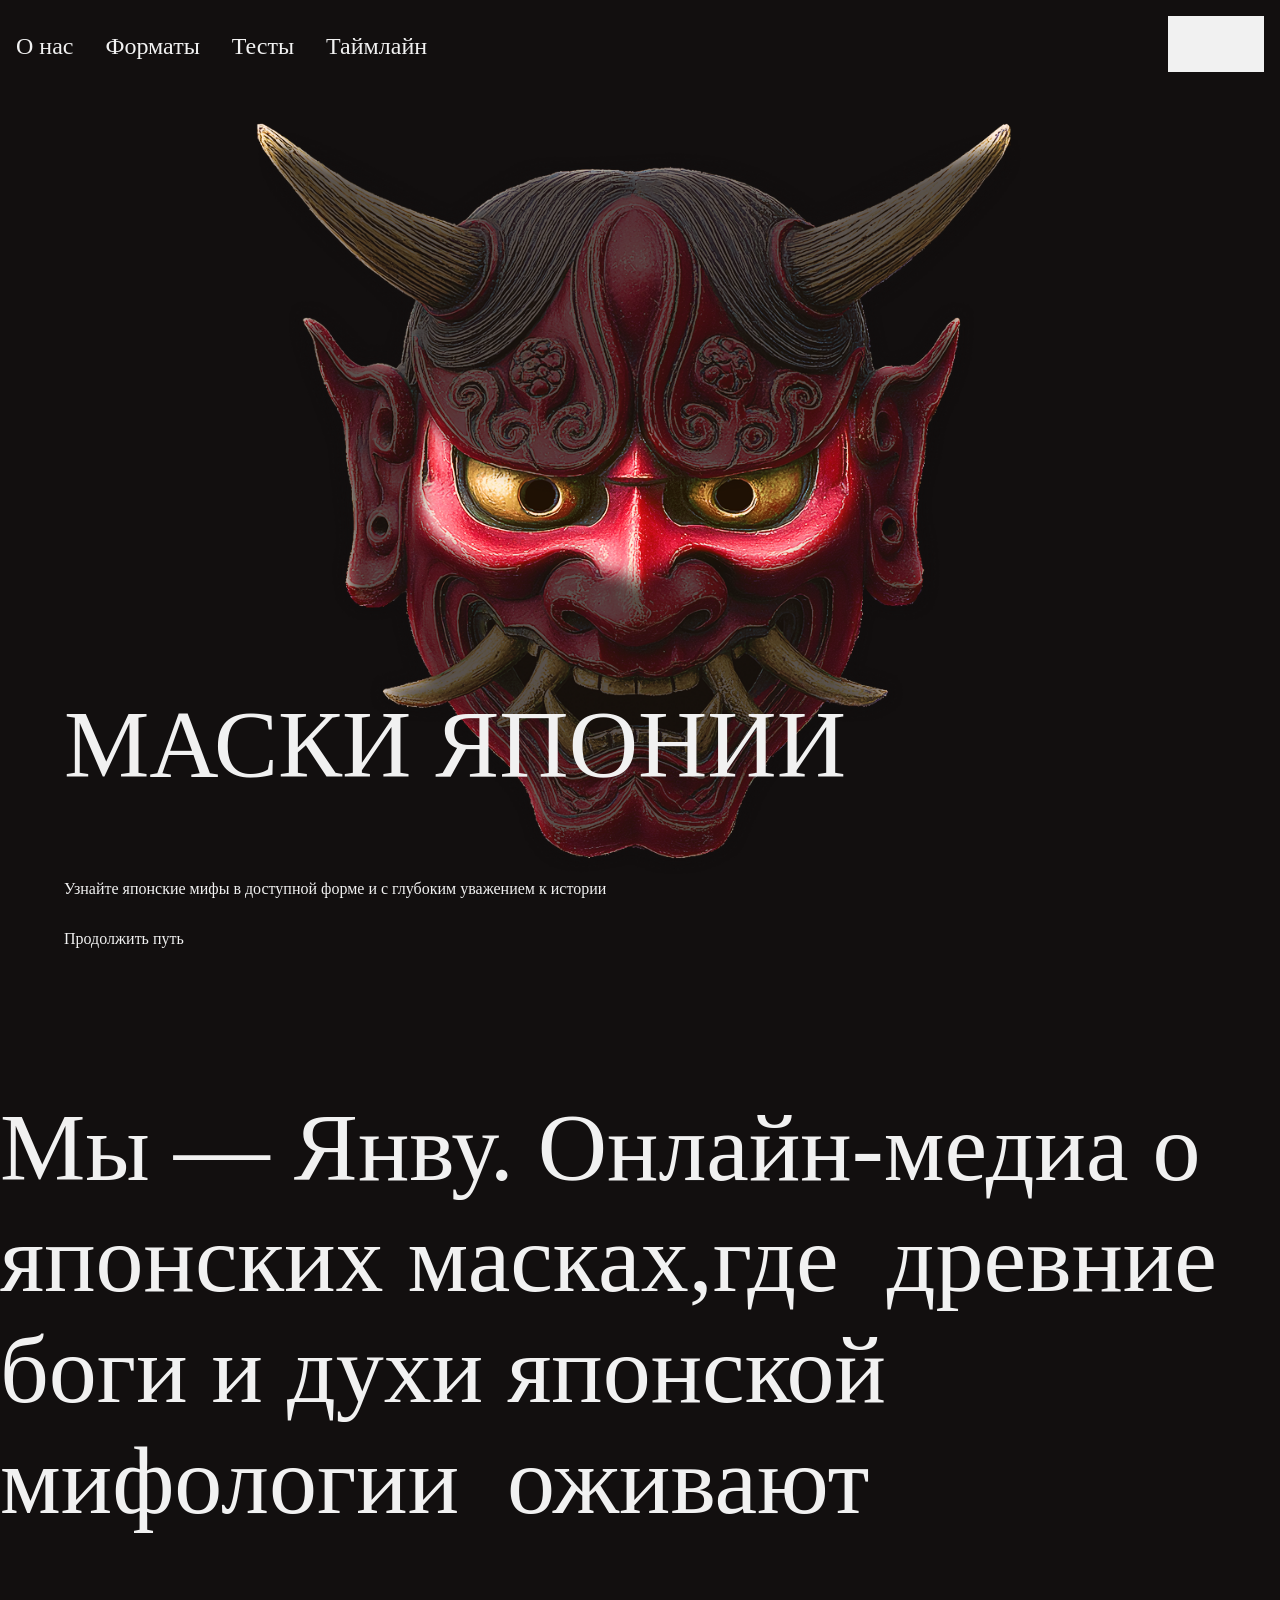
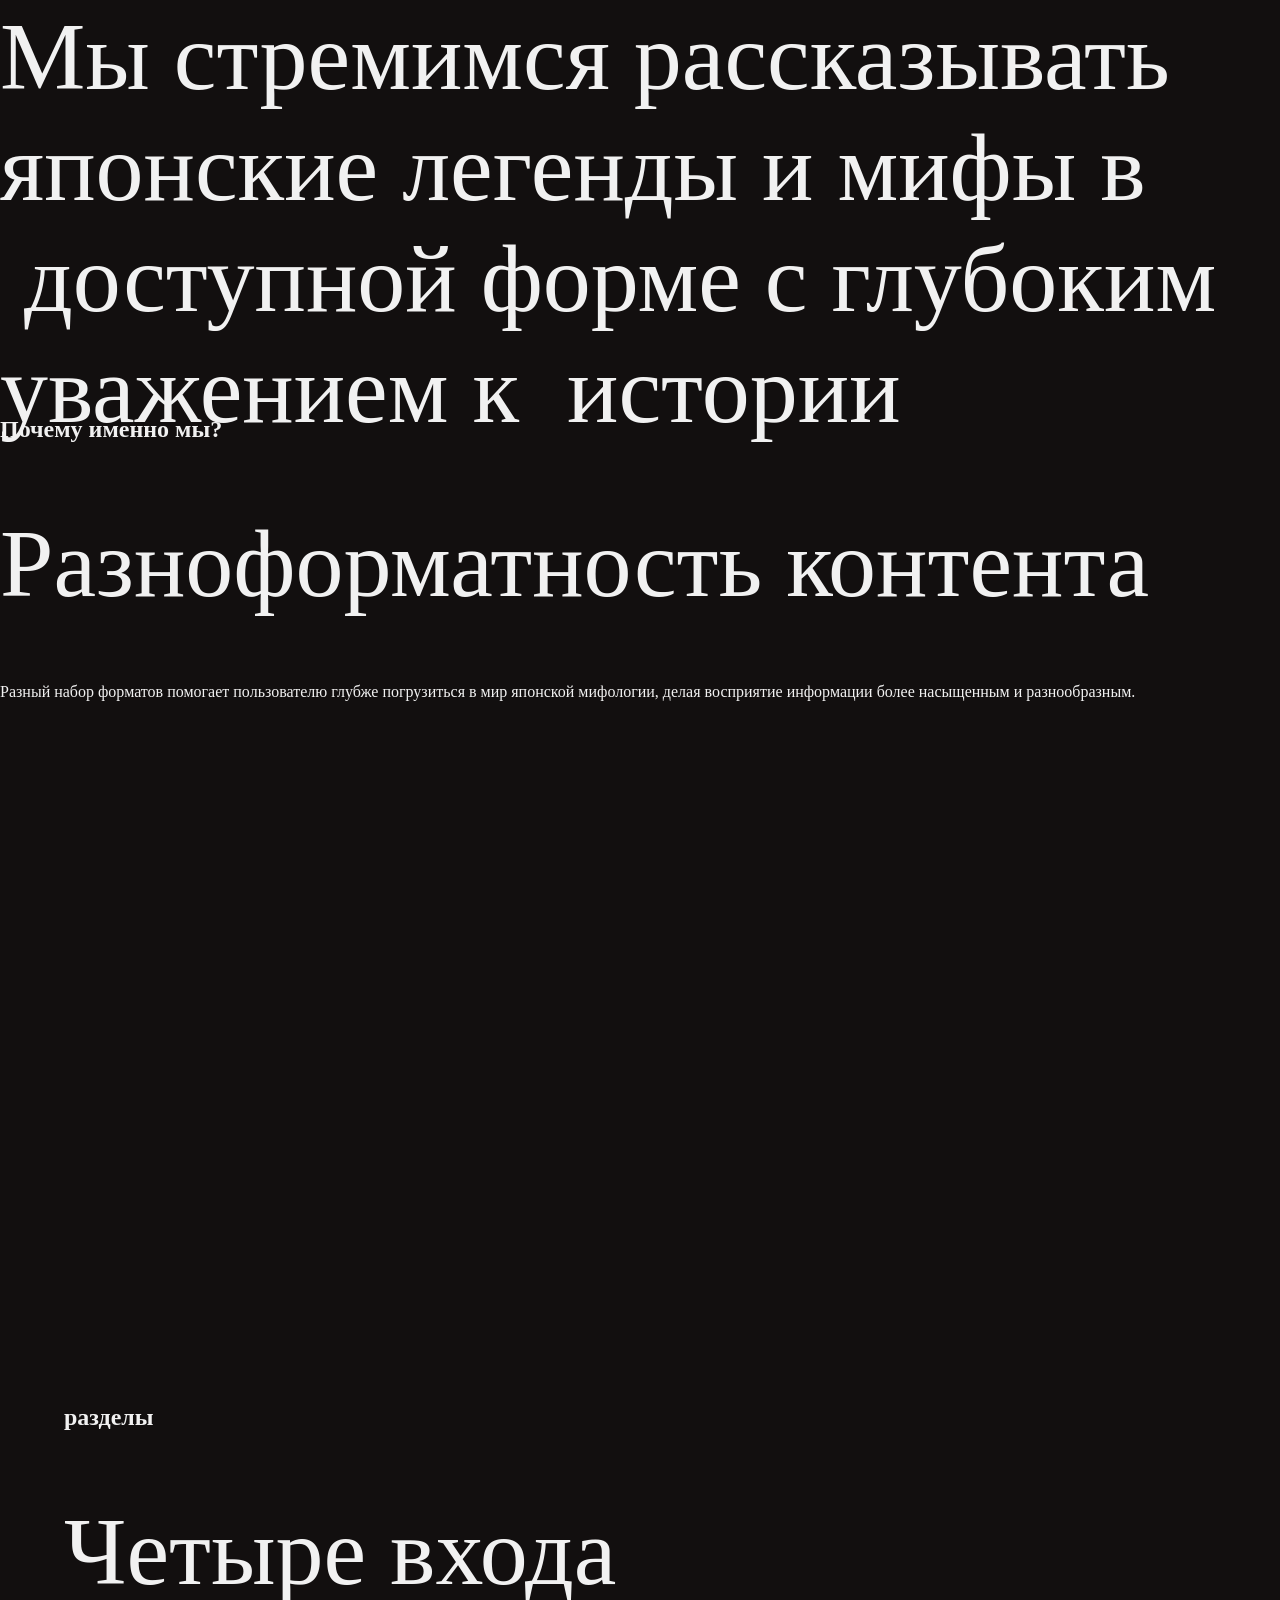
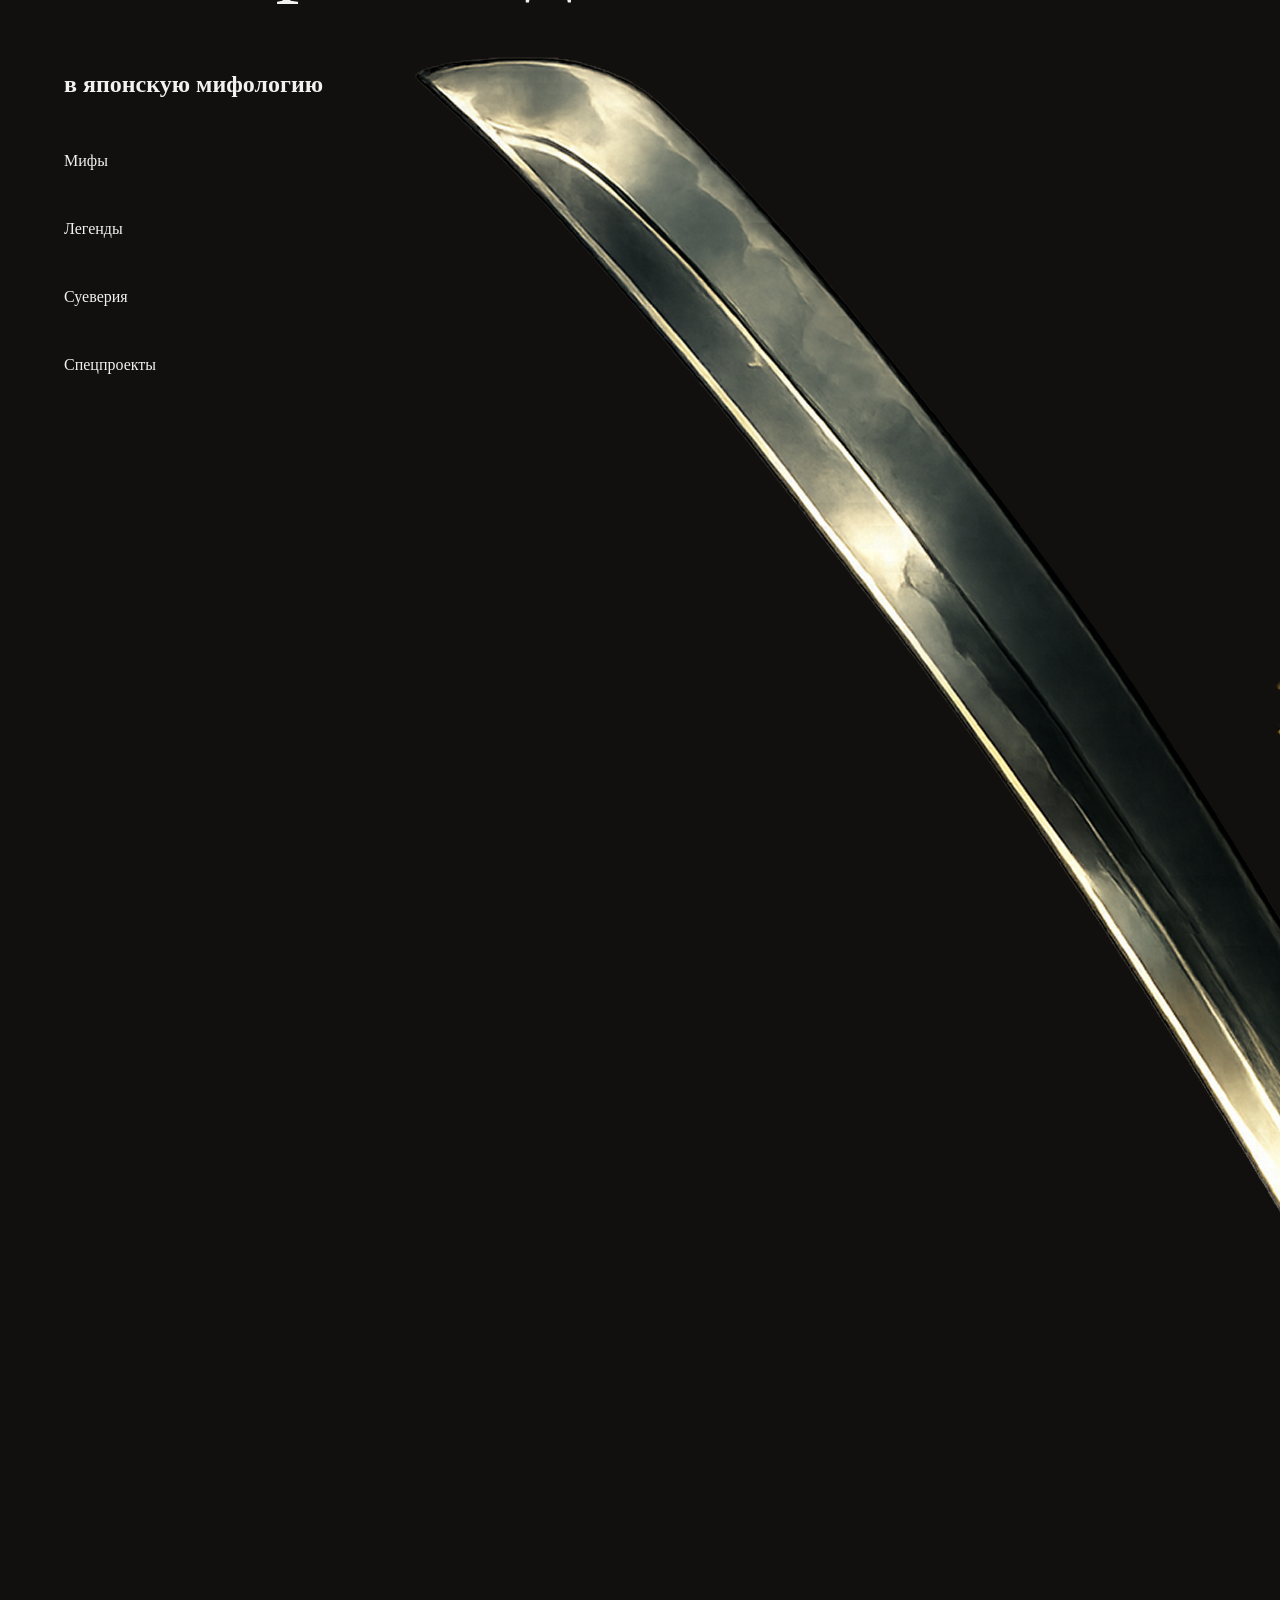
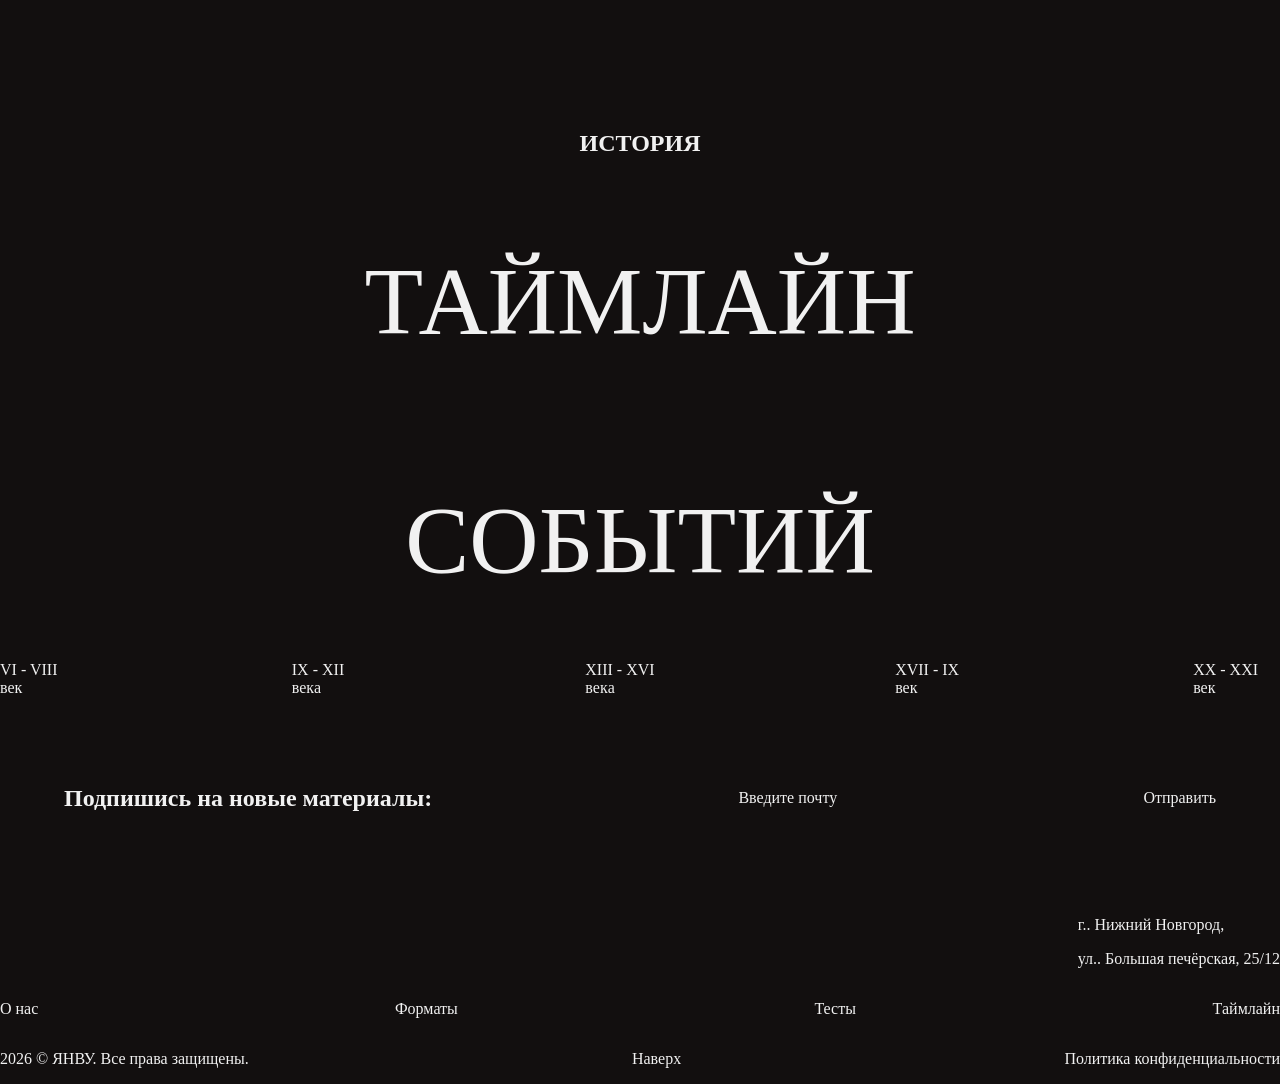
==== index.html @ 72315e59 "first commit" ====
<!DOCTYPE html>
<html lang="en">
<head>
    <meta charset="UTF-8">
    <meta name="viewport" content="width=device-width, initial-scale=1.0">
    <title>YANWU</title>
    <link rel="stylesheet" href="style.css">
</head>
<body>

    <header class="header">
        <div class="header_inner">
            <nav class="menu">
                <a href="#">О нас</a>
                <a href="#">Форматы</a>
                <a href="#">Тесты</a>
                <a href="#">Таймлайн</a>
            </nav>
            <a href="#"><img src="images/Logo.png"></a>
        </div>
    </header>

    <div class="hero">
        <div class="hero_content">
            <h1 class="hero_title">МАСКИ ЯПОНИИ</h1>
            <p class="hero_text">Узнайте японские мифы в доступной форме и с глубоким уважением к истории</p>
            <div class="hero_button">
                <a href="#"><p>Продолжить путь</p></a>
            </div>
        </div>
    </div>

    <div class="about">
        <h1>Мы — Янву.
        Онлайн-медиа о      японских масках,где      древние боги и духи японской мифологии     оживают</h1>
        <h1>Мы стремимся рассказывать японские легенды и мифы в     доступной форме с глубоким уважением к     истории</h1>

    </div>

    <div class="features">
        <div class="features_content">
                <h3 class="features_title">Почему именно мы?</h3>
                <h1 class="features_title">Разноформатность контента</h1>
                <p class="features_text">Разный набор форматов помогает пользователю глубже погрузиться в мир японской мифологии, делая восприятие информации более насыщенным и разнообразным.
                </p>
        </div>
    </div>

    <div class="sections">
        <div class="sections_content">
            <div class="sections_titles">
                <h3 class="sections_title">разделы</h3>
                <h1 class="sections_title">Четыре входа</h1>
                <h2 class="sections_title">в японскую мифологию</h2>
            </div>
            <div class="sections_cards">
                <div class="card_1">
                    <img>
                    <p>Мифы</p>
                </div>
                <div class="card_2">
                    <img>
                    <p>Легенды</p>
                </div>
                <div class="card_3">
                    <img>
                    <p>Суеверия</p>
                </div>
                <div class="card_4">
                    <img>
                    <p>Спецпроекты</p>
                </div>
                
            </div>

        </div>
    </div>

    <div class="tests">
    </div>

    <div class="timeline">
        <div class="timeline_content">
            <div class="timeline_titles">
                <h3>ИСТОРИЯ</h3>
                <h1>ТАЙМЛАЙН</h1>
                <h1>СОБЫТИЙ</h1>
            </div>
            <div class="timeline_scroll">
                <a href="#">VI  - VIII век</a>
                <a href="#">IX - XII века</a>
                <a href="#">XIII - XVI векa</a>
                <a href="#">XVII - IX век</a>
                <a href="#">XX - XXI век</a>
            </div>
            <div class="timeline_cards">

            </div>
        </div>
    </div>

    <div class="form">
        <div class="form_content">
            <h3>Подпишись на новые материалы:</h3>
            <p>Введите почту</p>
            <a href="#">Отправить</a>
        </div>
    </div>

    <footer class="footer">
        <div class="footer_content">
            <div class="footer_info">
                <a href="#"><img></a>
                <a href="#"><img></a>
                <a href="#"><img></a>
                <a href="#"><img></a>
                <div class="footer_container">
                    <p>г.. Нижний Новгород,</p>
                    <p>ул.. Большая печёрская, 25/12</p>
                </div>
            </div>
            <div class="footer_menu">
                <a href="#"><p>О нас</p></a>
                <a href="#"><p>Форматы</p></a>
                <a href="#"><p>Тесты</p></a>
                <a href="#"><p>Таймлайн</p></a>
            </div>
            <div class="footer_disclaimer">
                <p>2026 © ЯНВУ. Все права защищены.</p>
                <a href="#"><p>Наверх</p></a>
                <a href="#"><p>Политика конфиденциальности</p></a>
            </div>
        </div>
    </footer>

    

    
</body>
</html>
---- style.css ----
@font-face {
    font-family: 'Viaoda Libre';
    src: url("C:\Users\Хехх\Desktop\YANWU_site\fonts\ViaodaLibre-Regular.ttf") format('ttf');
    font-weight: normal;
    font-style: normal;
}

@font-face {
    font-family: 'Suisselntl';
    src: url("C:\Users\Хехх\Desktop\YANWU_site\fonts\SuisseIntl-Regular.ttf") format('ttf');
    font-weight: normal;
    font-style: normal;
}


:root {
    --BG:#120F0F;
    --yanwu-white: #F1F1F1;
    --yanwu-black: #120F0F;
    --yanwu-red: #DA3C3F;
}

body {
    margin: 0 auto;
    padding: 0;
    background: var(--BG);
    color: var(--yanwu-white);
}

h1 {
    font-family: 'Viaoda Libre';
    font-size: 96px;
    font-weight: 100;
}

h3{
    font-size: 24px;
}
a {
    text-decoration: none;
    color: var(--yanwu-white);
}

.header {
    position: fixed;
    max-width: 1320px;
    width: 100%;
    padding: 16px;
    left: 50%;
    transform: translateX(-50%);
    z-index: 100;
    box-sizing: border-box;
}

.header_inner{
    display: flex;
    justify-content: space-between;
    align-items: center;
}

.menu{
    display: flex;
    gap: 32px;
    font-size: 24px;
}

footer{
    display: flex;
    justify-content: center;
}
.footer_content{
    display: flex;
    flex-direction: column;
    width: 1312px;
}

.footer_info{
    display: flex;
    flex-direction: row;
    justify-content: space-between;
}

.footer_disclaimer{
    display: flex;
    flex-direction: row;
    justify-content: space-between;
}

.footer_menu{
    display: flex;
    flex-direction: row;
    justify-content: space-between;
}

.hero{
    height: 900px;
    display: flex;
    flex-wrap: wrap;
    align-items: flex-end;
    padding: 64px;
    background-image: url("images/hero_1.png");
    background-size: 60%;
    background-position: center;
    background-repeat: no-repeat;
    
}


.hero_content{
    display: flex;
    flex-direction: column;
}

.about{
    height: 900px;
}

.features{
    height: 900px;
}

.sections{
    width: 100%;
    height: 1990px;
    background-image: url(images/sword.png);
    background-repeat: no-repeat;
    background-size: 70%;
    background-position:right;
}

.sections_content{
    padding: 64px;
}
.timeline{
    display: flex;
    justify-content: center;
}

.timeline_content{
    display: flex;
    flex-direction: column;
    justify-content: center;
}

.timeline_titles{
    display: flex;
    flex-direction: column;
    align-items: center;
}
.timeline_scroll{
    display: flex;
    flex-direction: row;
    gap: 212px;
}

.timeline_scroll a{
    
}

.form{
    padding: 64px;
}

.form_content{
    display: flex;
    flex-direction: row;
    align-items: center;
    justify-content: space-between;
}
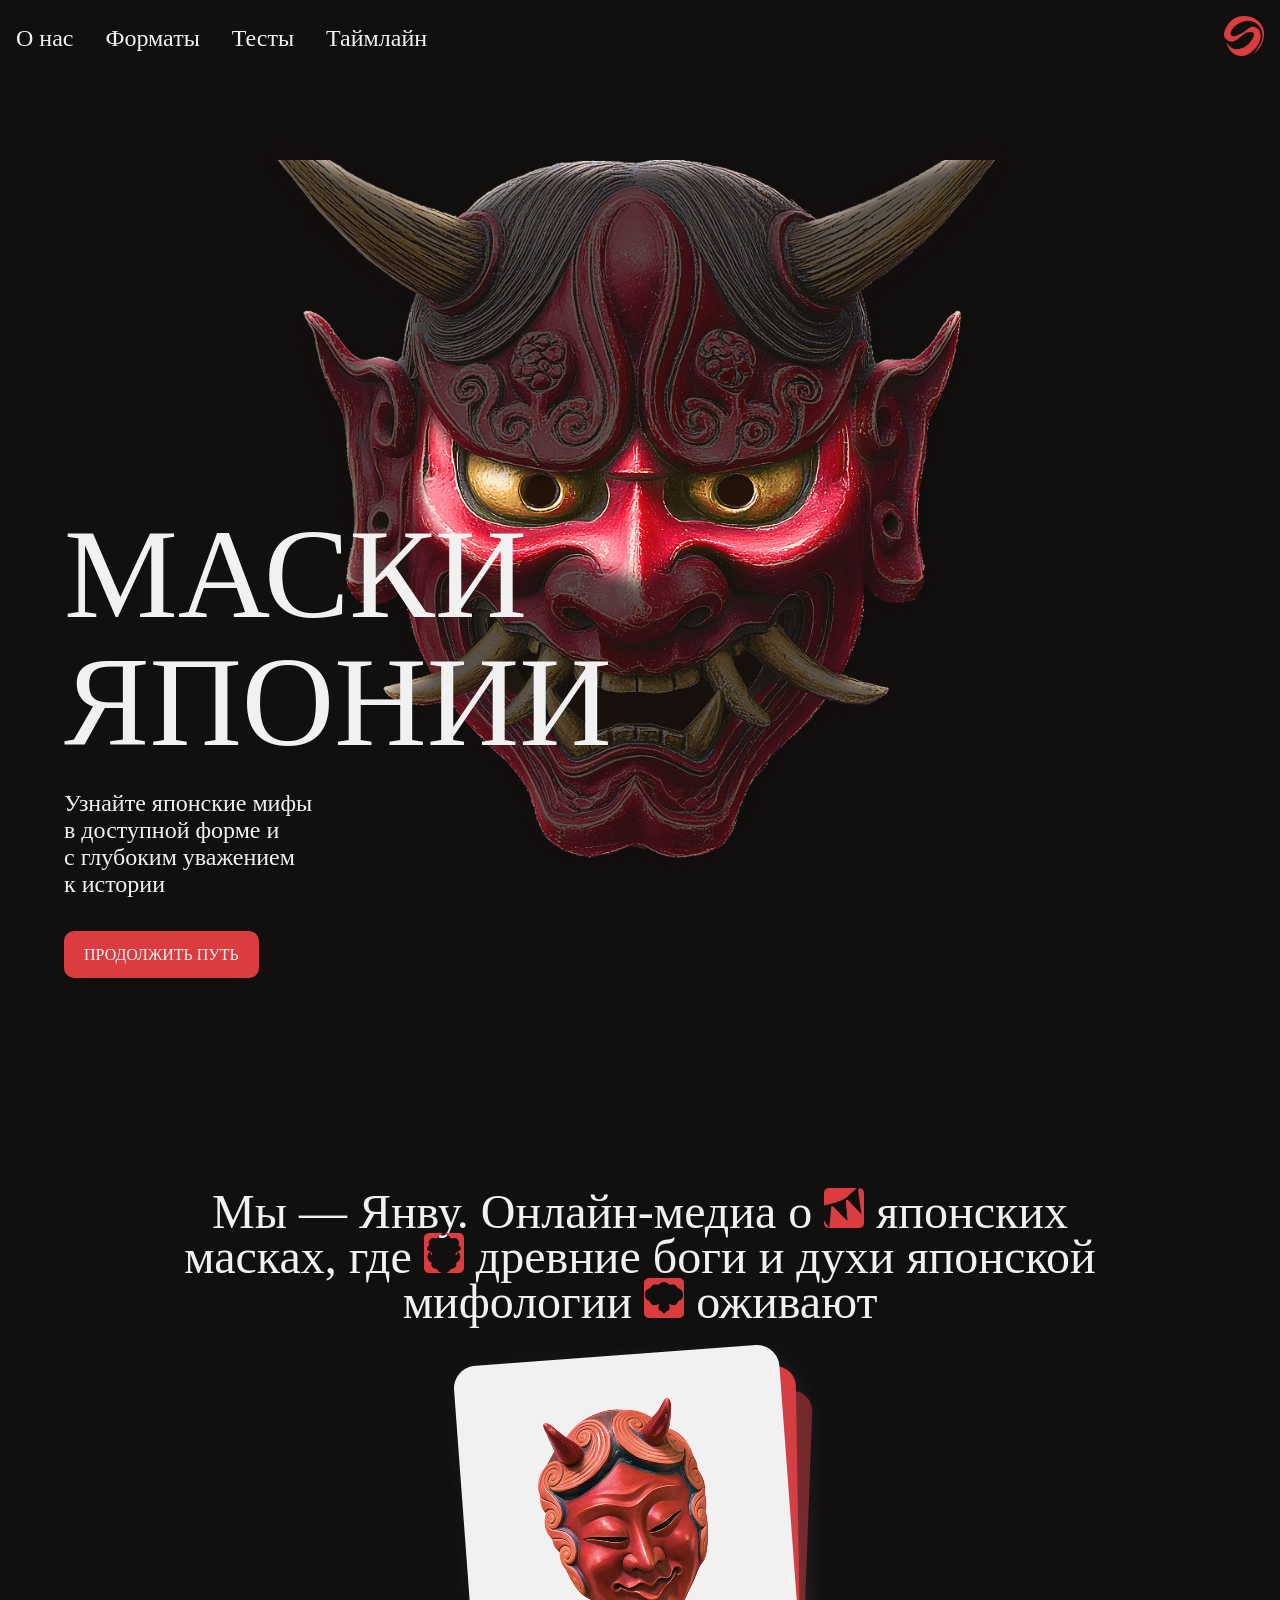
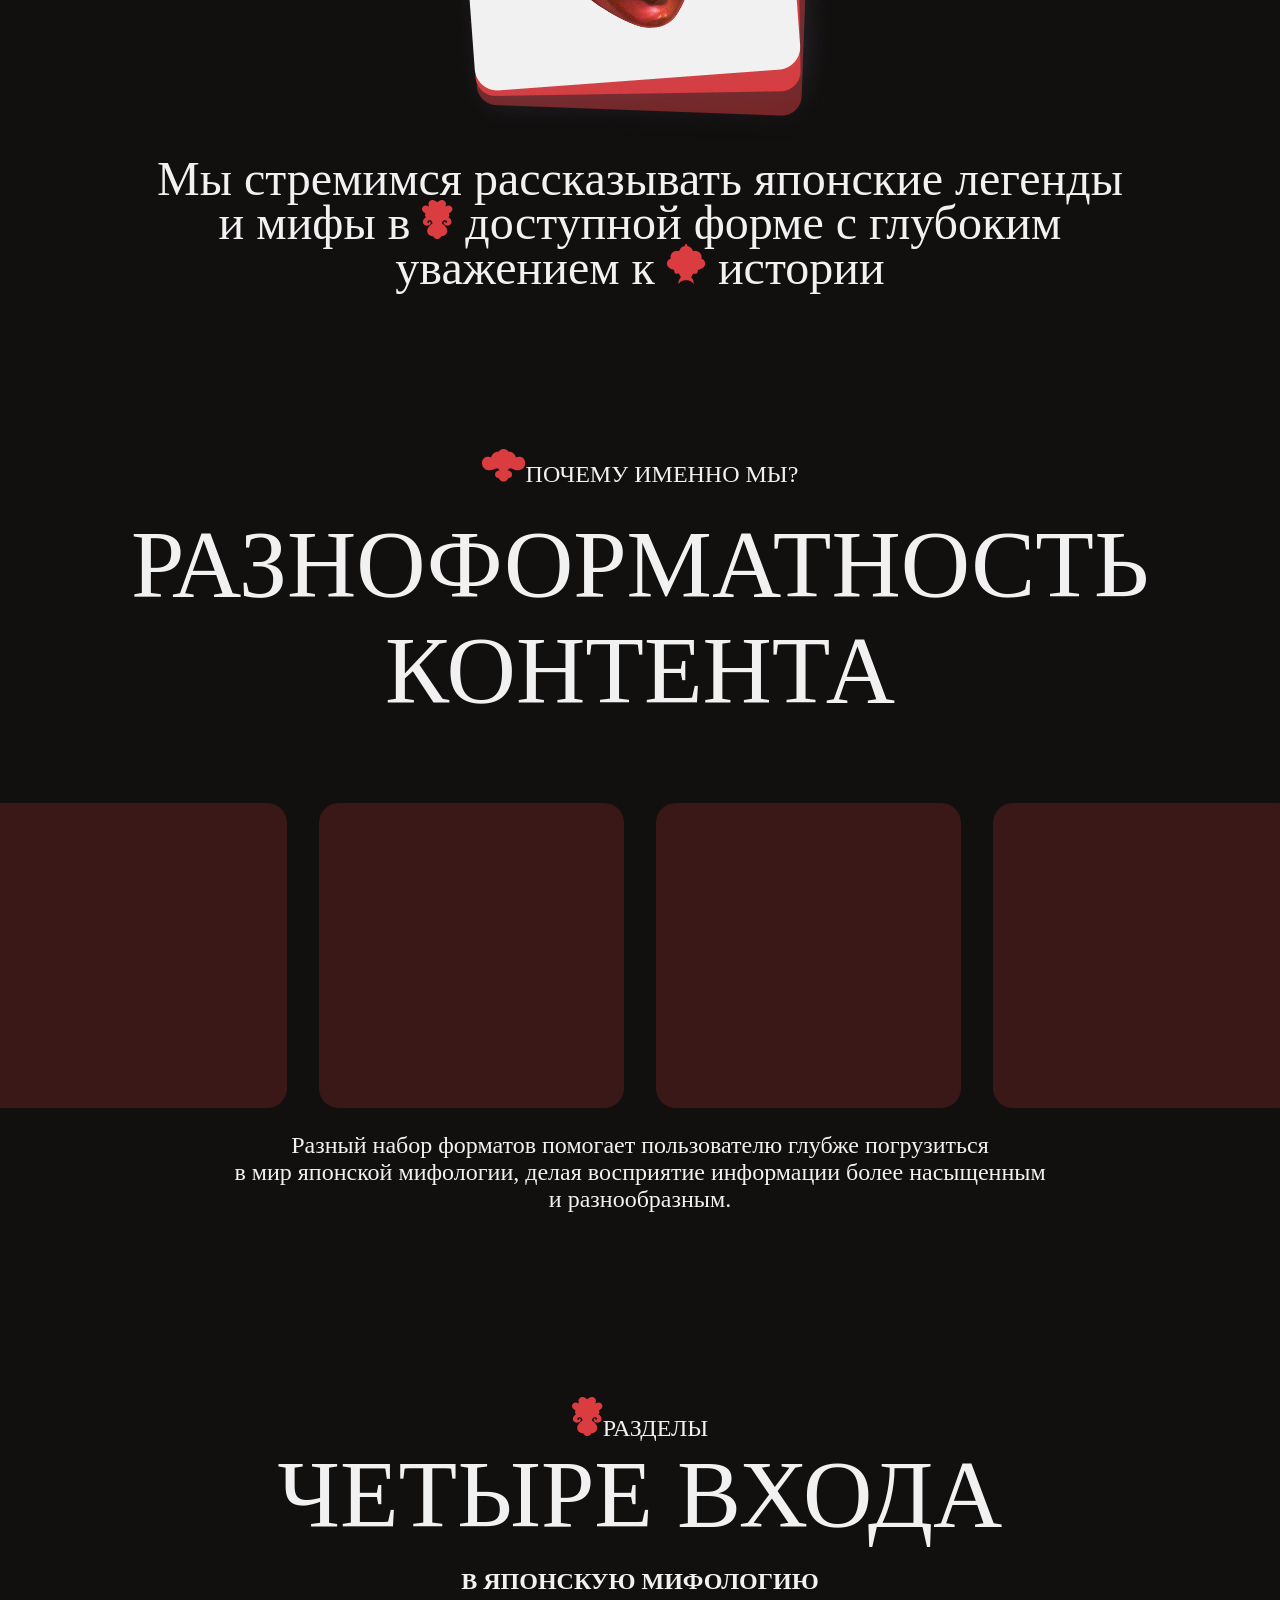
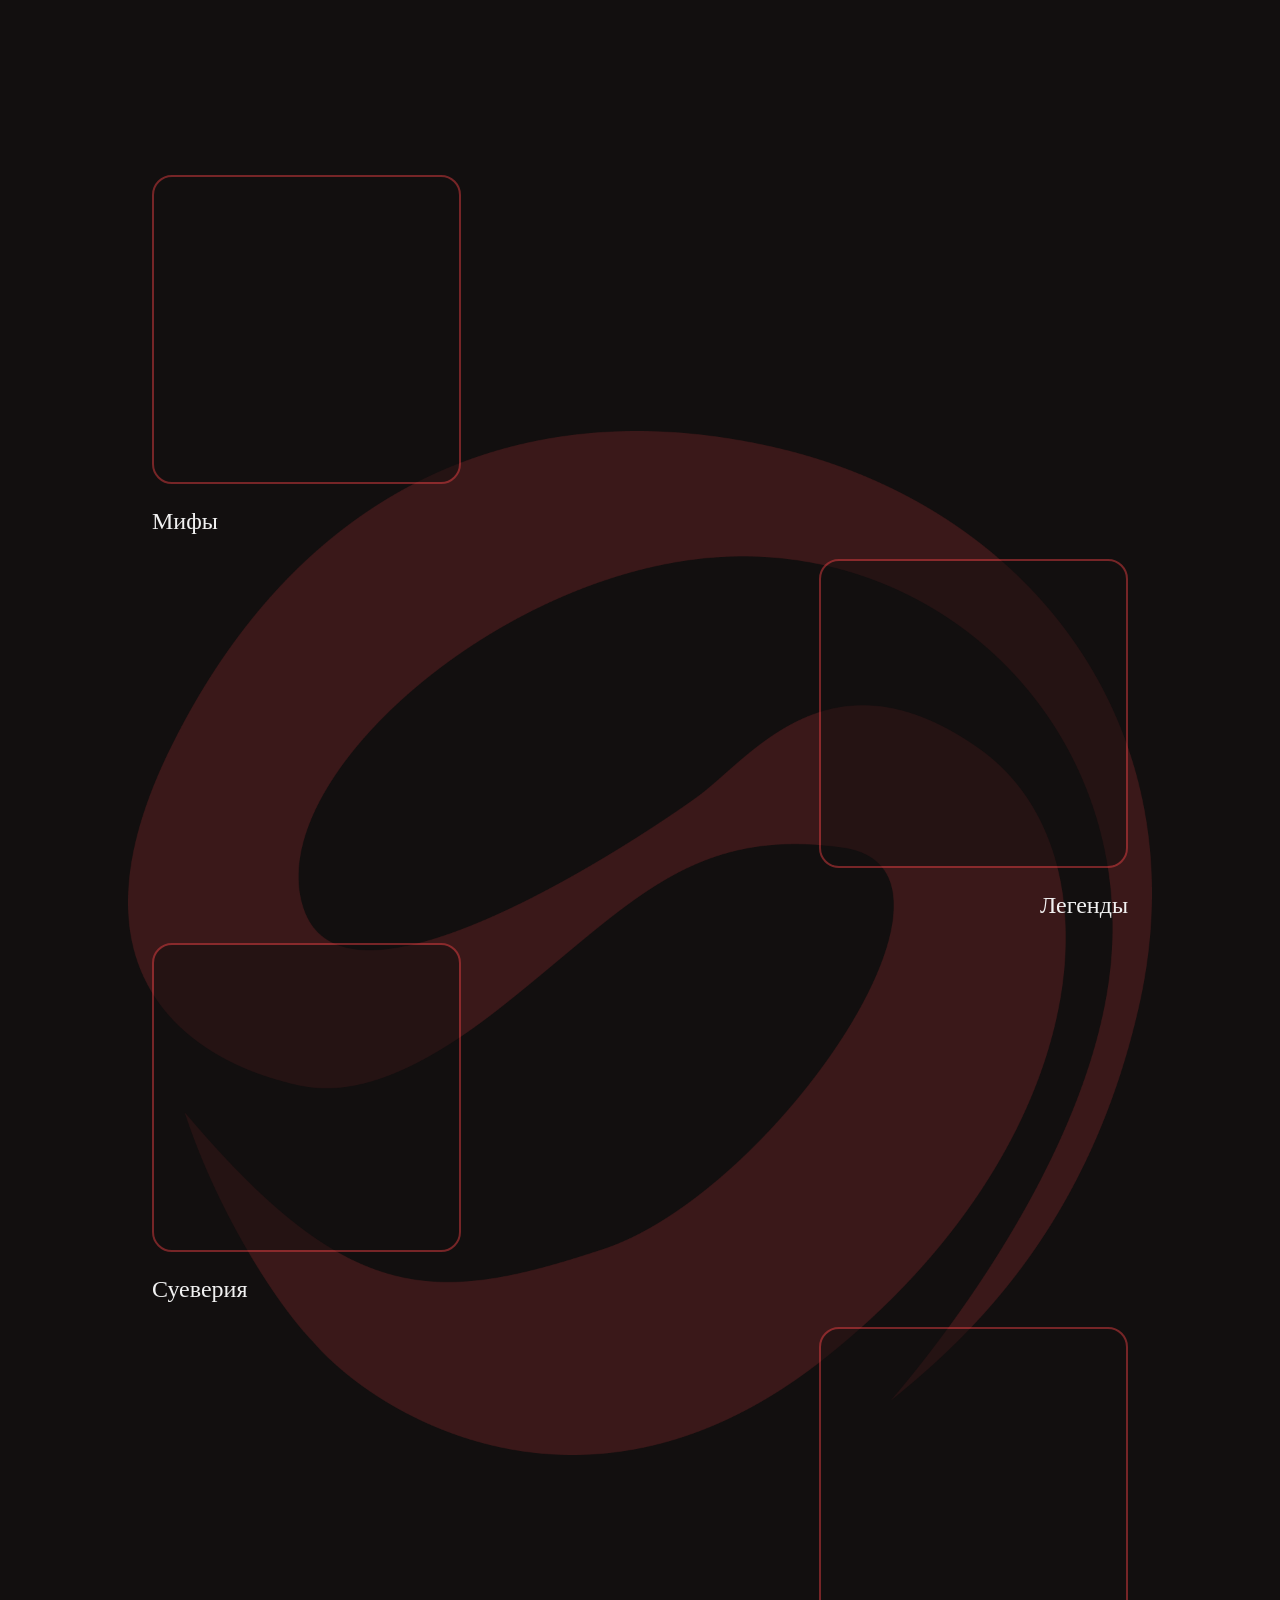
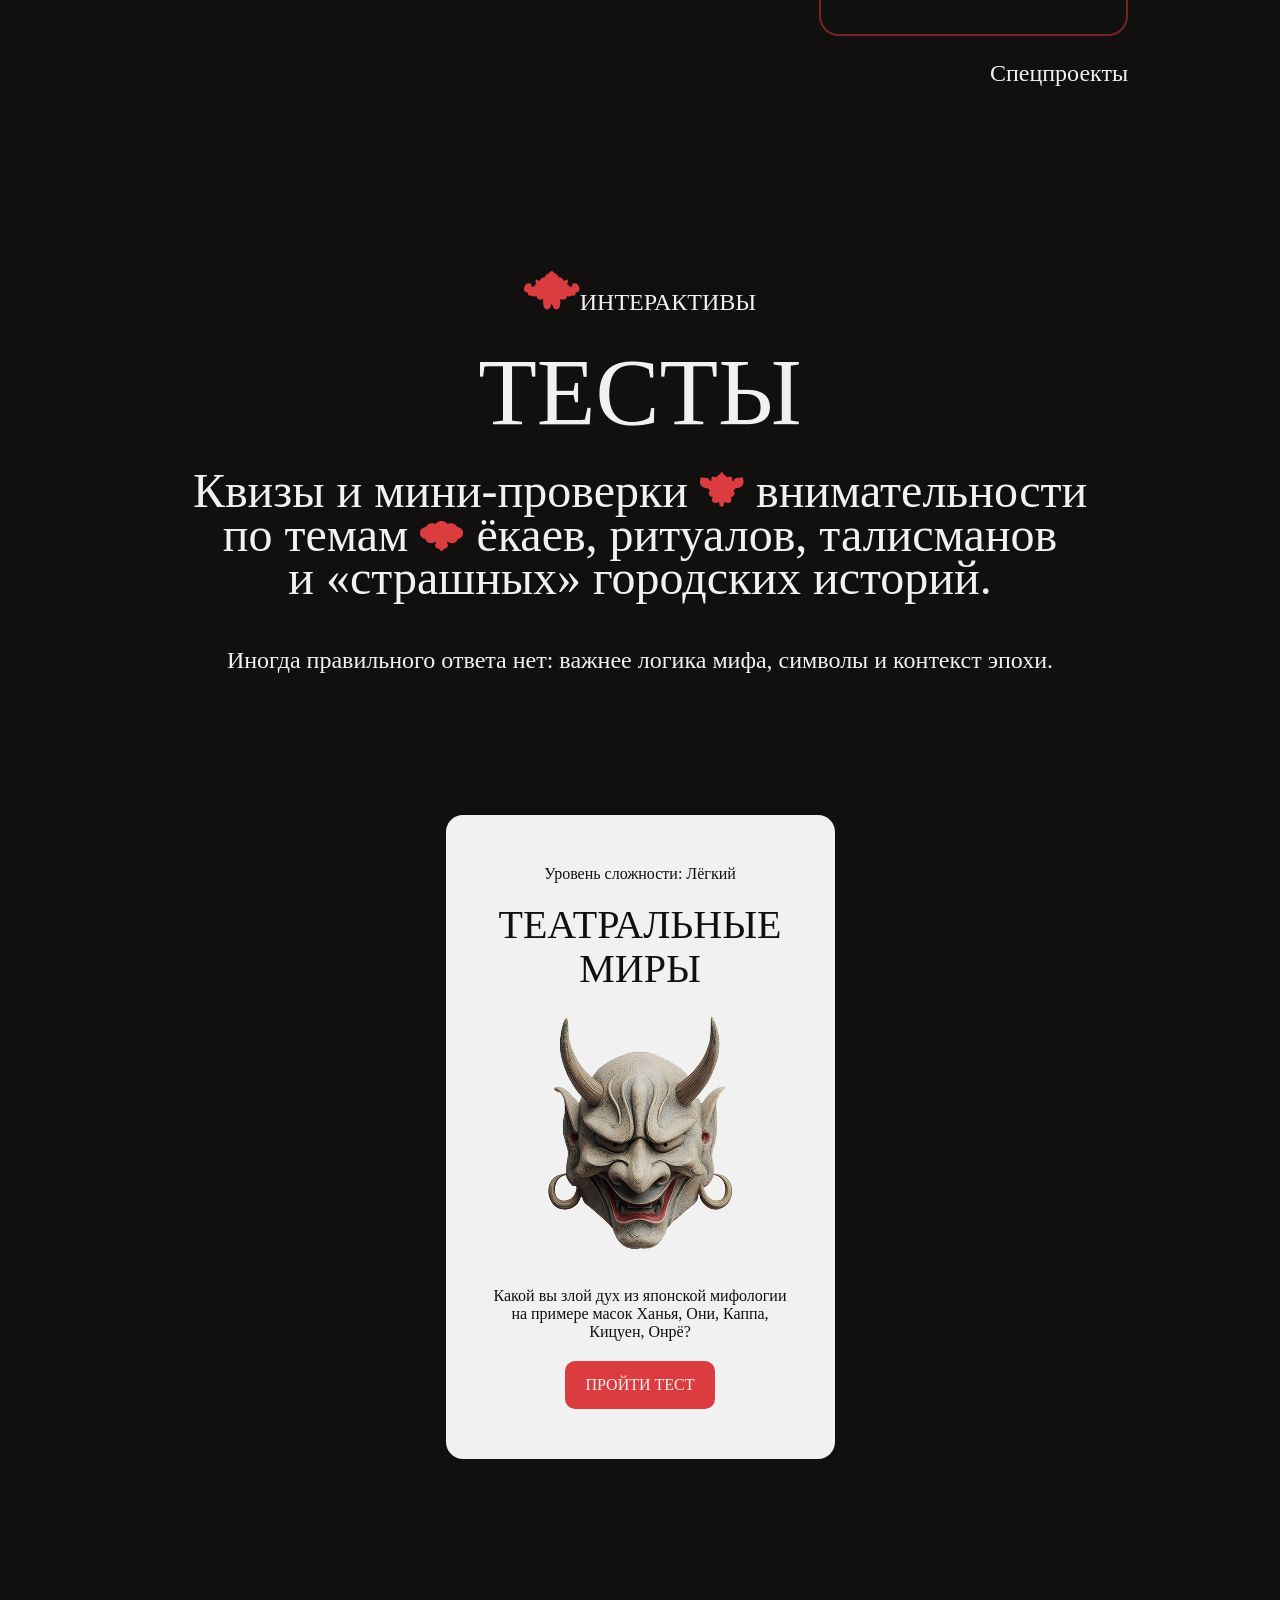
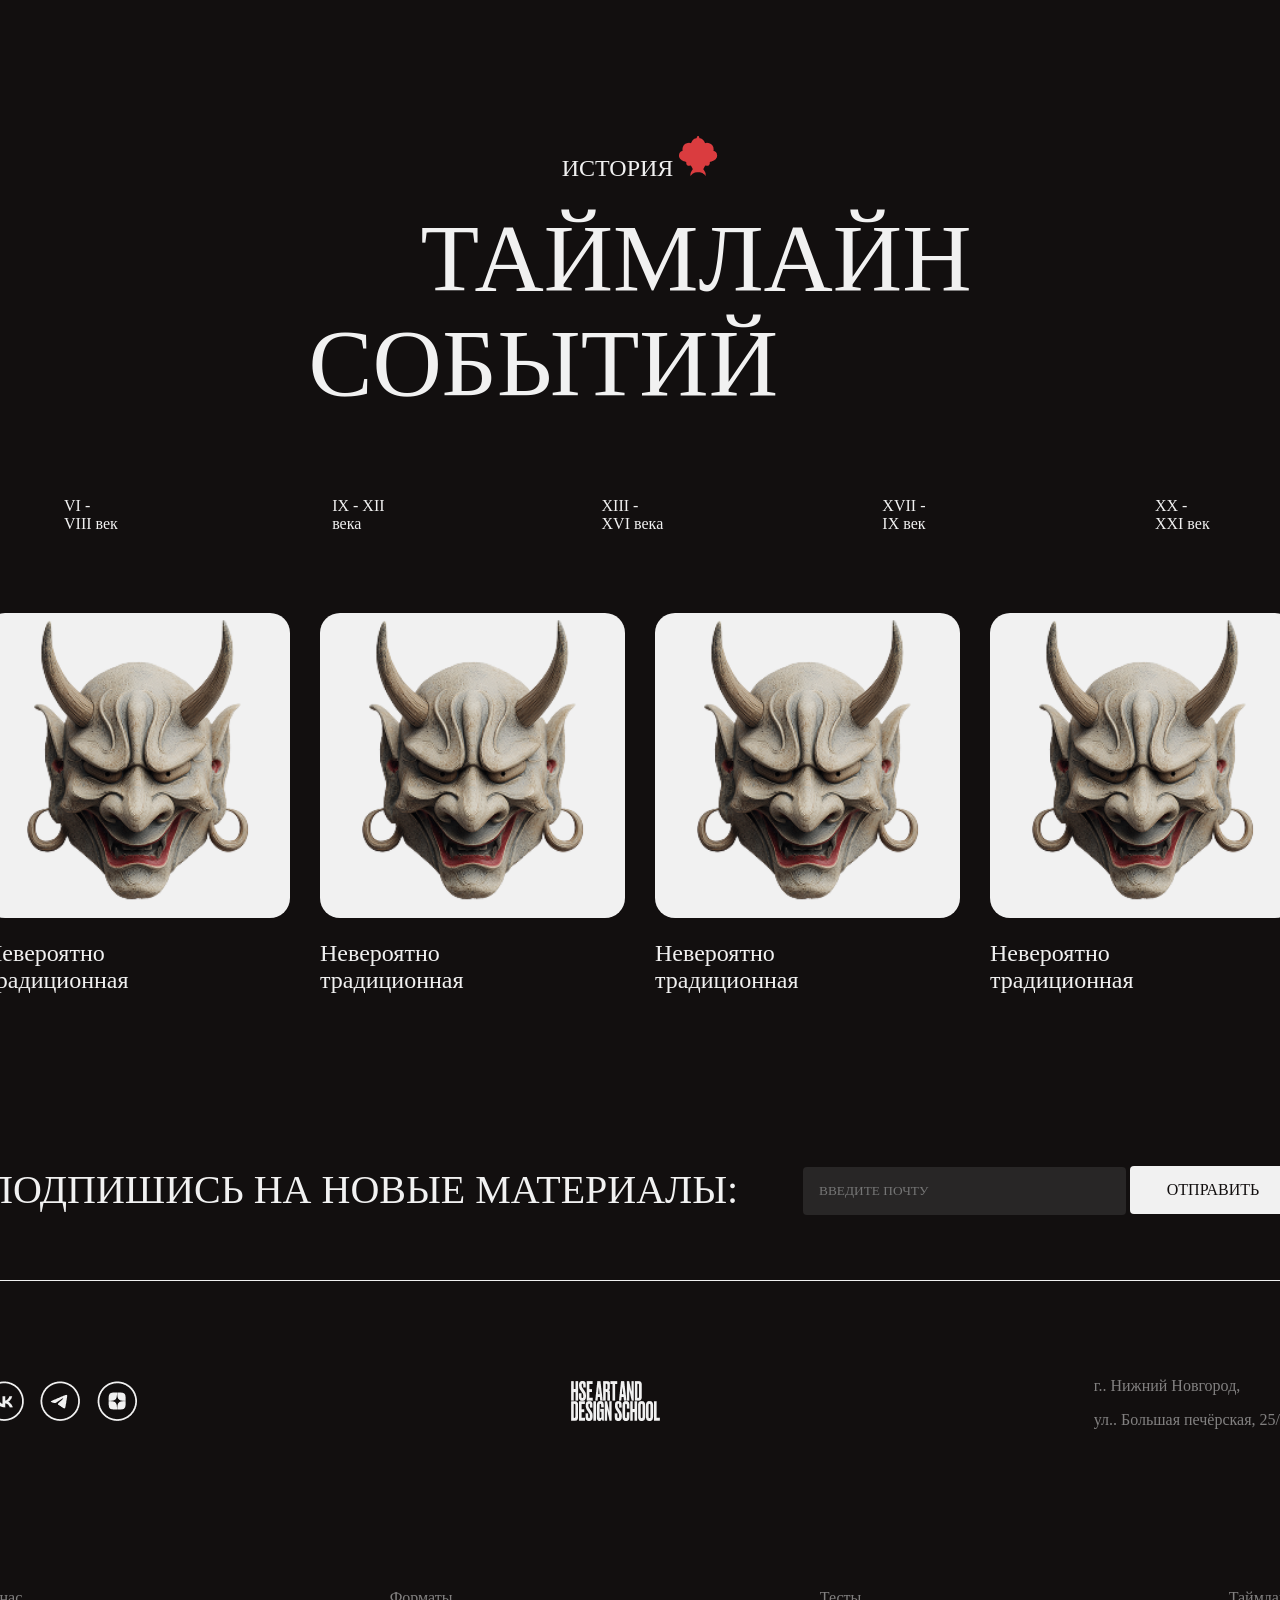
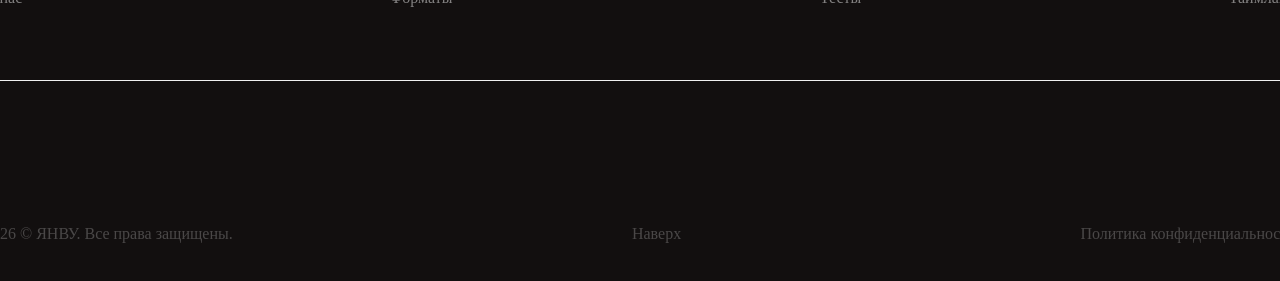
==== commit 1fa1ca76: "Commit message" ====
--- a/index.html
+++ b/index.html
@@ -6,135 +6,225 @@
     <title>YANWU</title>
     <link rel="stylesheet" href="style.css">
 </head>
-<body>
-
+<body>    
     <header class="header">
         <div class="header_inner">
             <nav class="menu">
-                <a href="#">О нас</a>
-                <a href="#">Форматы</a>
-                <a href="#">Тесты</a>
-                <a href="#">Таймлайн</a>
+                <a href="#about">О нас</a>
+                <a href="#sections">Форматы</a>
+                <a href="#tests">Тесты</a>
+                <a href="#timeline">Таймлайн</a>
             </nav>
-            <a href="#"><img src="images/Logo.png"></a>
+            <a href="#hero"><img src="images/Logo.png"></a>
         </div>
     </header>
 
-    <div class="hero">
+    <div id="hero" class="hero">
         <div class="hero_content">
             <h1 class="hero_title">МАСКИ ЯПОНИИ</h1>
             <p class="hero_text">Узнайте японские мифы в доступной форме и с глубоким уважением к истории</p>
             <div class="hero_button">
-                <a href="#"><p>Продолжить путь</p></a>
-            </div>
-        </div>
-    </div>
-
-    <div class="about">
-        <h1>Мы — Янву.
-        Онлайн-медиа о      японских масках,где      древние боги и духи японской мифологии     оживают</h1>
-        <h1>Мы стремимся рассказывать японские легенды и мифы в     доступной форме с глубоким уважением к     истории</h1>
-
-    </div>
-
-    <div class="features">
+                <a class="button_hero" href="#">ПРОДОЛЖИТЬ ПУТЬ</a>
+            </div>
+        </div>
+    </div>
+
+    <div id="about" class="about">
+        <div class="about_content">
+            <h5>Мы — Янву.
+            Онлайн-медиа о <img src="images/symbol_about.png"> японских масках, где <img src="images/symbol_about_1.png"> древние боги и духи японской мифологии <img src="images/symbol_about_2.png"> оживают</h5>
+            <img src="images/about_card.png">
+            <h5>Мы стремимся рассказывать японские легенды и мифы в <img src="images/icon.png"> доступной форме с глубоким уважением к <img src="images/icon_1.png"> истории</h5>
+        </div>
+
+    </div>
+
+    <div id="features" class="features">
         <div class="features_content">
-                <h3 class="features_title">Почему именно мы?</h3>
-                <h1 class="features_title">Разноформатность контента</h1>
-                <p class="features_text">Разный набор форматов помогает пользователю глубже погрузиться в мир японской мифологии, делая восприятие информации более насыщенным и разнообразным.
-                </p>
-        </div>
-    </div>
-
-    <div class="sections">
+            <div class="features_titles">
+                <h3><img src="images/icon_2.png">ПОЧЕМУ ИМЕННО МЫ?</h3>
+                <h1>РАЗНОФОРМАТНОСТЬ КОНТЕНТА</h1>
+            </div>
+            <div class="features_cards">
+                <div class="features_card_1"></div>
+                <div class="features_card_1"></div>
+                <div class="features_card_1"></div>
+                <div class="features_card_1"></div>
+            </div>
+            <p class="features_text">Разный набор форматов помогает пользователю глубже погрузиться в мир японской мифологии, делая восприятие информации более насыщенным и разнообразным.
+            </p>
+        </div>
+    </div>
+
+    <div id="sections" class="sections">
         <div class="sections_content">
             <div class="sections_titles">
-                <h3 class="sections_title">разделы</h3>
-                <h1 class="sections_title">Четыре входа</h1>
-                <h2 class="sections_title">в японскую мифологию</h2>
-            </div>
-            <div class="sections_cards">
-                <div class="card_1">
-                    <img>
-                    <p>Мифы</p>
-                </div>
-                <div class="card_2">
-                    <img>
-                    <p>Легенды</p>
-                </div>
-                <div class="card_3">
-                    <img>
-                    <p>Суеверия</p>
-                </div>
-                <div class="card_4">
-                    <img>
-                    <p>Спецпроекты</p>
-                </div>
-                
-            </div>
-
-        </div>
-    </div>
-
-    <div class="tests">
-    </div>
-
-    <div class="timeline">
+                <h3 class="sections_title"><img src="images/icon.png">РАЗДЕЛЫ</h3>
+                <h1 class="sections_title">ЧЕТЫРЕ ВХОДА</h1>
+                <h2 class="sections_title">В ЯПОНСКУЮ МИФОЛОГИЮ</h2>
+            </div>
+            <div class="sections_cards_wrapper">
+                <div class="sections_cards">
+                    <div class="card_1">
+                        <div class="card_1_content">
+                        <img>
+                        </div>
+                        <p>Мифы</p>
+                    </div>
+                    <div class="card_2">
+                        <div class="card_1_content">
+                        <img>
+                        </div>
+                        <p>Легенды</p>
+                    </div>
+                    <div class="card_3">
+                        <div class="card_1_content">
+                        <img>
+                        </div>
+                        <p>Суеверия</p>
+                    </div>
+                    <div class="card_4">
+                        <div class="card_1_content">
+                        <img>
+                        </div>
+                        <p>Спецпроекты</p>
+                    </div>
+                </div>
+            </div>
+
+        </div>
+    </div>
+
+    <div id="tests" class="tests">
+        <div class="tests_content">
+            <div class="tests_titles">
+                <h3 class="tests_title"><img src="images/icon_3.png">ИНТЕРАКТИВЫ</h3>
+                <h1 class="tests_title">ТЕСТЫ</h1>
+                <h5>Квизы и мини-проверки <img src="images/icon_5.png"> внимательности по темам <img src="images/icon_4.png"> ёкаев, ритуалов, талисманов и «страшных» городских историй.</h5>
+                <p class="tests_text">Иногда правильного ответа нет: важнее логика мифа, символы и контекст эпохи.</p>
+            </div>
+            <div class="tests_card">
+                <div class="tests_card_wrapper">
+                    <div class="tests_card_content">
+                        <P>Уровень сложности: Лёгкий </P>
+                        <h6>ТЕАТРАЛЬНЫЕ МИРЫ</h6>
+                        <div class="image_container">
+                            <img src="images/tl_mask.png" alt="">
+                        </div>
+                        <p>Какой вы злой дух из японской мифологии на примере масок Ханья, Они, Каппа, Кицуен, Онрё?</p>
+                        <a class="button_hero" href="#">ПРОЙТИ ТЕСТ</a>
+                    </div>
+                </div>
+            </div>
+        </div>
+    </div>
+
+    <div id="timeline" class="timeline">
         <div class="timeline_content">
             <div class="timeline_titles">
-                <h3>ИСТОРИЯ</h3>
-                <h1>ТАЙМЛАЙН</h1>
-                <h1>СОБЫТИЙ</h1>
+                <h3>ИСТОРИЯ <img src="images/icon_1.png"></h3>
+                <div class="titles_box">
+                    <h1 class="title_right">ТАЙМЛАЙН</h1>
+                    <h1 class="title_left">СОБЫТИЙ</h1>
+                </div>
             </div>
             <div class="timeline_scroll">
-                <a href="#">VI  - VIII век</a>
-                <a href="#">IX - XII века</a>
-                <a href="#">XIII - XVI векa</a>
-                <a href="#">XVII - IX век</a>
-                <a href="#">XX - XXI век</a>
+                <a class="age" href="#">VI  - VIII век</a>
+                <a class="age" href="#">IX - XII века</a>
+                <a class="age" href="#">XIII - XVI векa</a>
+                <a class="age" href="#">XVII - IX век</a>
+                <a class="age" href="#">XX - XXI век</a>
             </div>
             <div class="timeline_cards">
-
-            </div>
-        </div>
-    </div>
-
-    <div class="form">
+                <div class="flip-card">
+                    <div class="flip-card-inner">
+                        <div class="flip-card-front">
+                            <img class="tl_images" src="images/tl_mask.png">
+                            <p>Невероятно<br>традиционная</p>
+                        </div>
+                        <div class="flip-card-back">
+                            <p>Японская ритуальная маска возрастом 1800 летбыла обнаружена в префектуре Осака в ходе работ по расширению монорельсовой дороги в городе Хигасиосака.</p>
+                            <button><a href="#">ЧИТАТЬ ПОДРОБНЕЕ</a></button>
+                        </div>
+                    </div>
+                </div>
+                <div class="flip-card">
+                    <div class="flip-card-inner">
+                        <div class="flip-card-front">
+                            <img class="tl_images" src="images/tl_mask.png">
+                            <p>Невероятно<br>традиционная</p>
+                        </div>
+                        <div class="flip-card-back">
+                            <p>Японская ритуальная маска возрастом 1800 летбыла обнаружена в префектуре Осака в ходе работ по расширению монорельсовой дороги в городе Хигасиосака.</p>
+                            <button><a href="#">ЧИТАТЬ ПОДРОБНЕЕ</a></button>
+                        </div>
+                    </div>
+                </div>
+                <div class="flip-card">
+                    <div class="flip-card-inner">
+                        <div class="flip-card-front">
+                            <img class="tl_images" src="images/tl_mask.png">
+                            <p>Невероятно<br>традиционная</p>
+                        </div>
+                        <div class="flip-card-back">
+                            <p>Японская ритуальная маска возрастом 1800 летбыла обнаружена в префектуре Осака в ходе работ по расширению монорельсовой дороги в городе Хигасиосака.</p>
+                            <button><a href="#">ЧИТАТЬ ПОДРОБНЕЕ</a></button>
+                        </div>
+                    </div>
+                </div>
+                <div class="flip-card">
+                    <div class="flip-card-inner">
+                        <div class="flip-card-front">
+                            <img class="tl_images" src="images/tl_mask.png">
+                            <p>Невероятно<br>традиционная</p>
+                        </div>
+                        <div class="flip-card-back">
+                            <p>Японская ритуальная маска возрастом 1800 летбыла обнаружена в префектуре Осака в ходе работ по расширению монорельсовой дороги в городе Хигасиосака.</p>
+                            <button><a href="#">ЧИТАТЬ ПОДРОБНЕЕ</a></button>
+                        </div>
+                    </div>
+                </div>
+            </div>
+        </div>
+    </div>
+
+    
+
+    <footer class="footer">
+        <div class="form">
         <div class="form_content">
-            <h3>Подпишись на новые материалы:</h3>
-            <p>Введите почту</p>
-            <a href="#">Отправить</a>
-        </div>
-    </div>
-
-    <footer class="footer">
+            <h6>ПОДПИШИСЬ НА НОВЫЕ МАТЕРИАЛЫ:</h6>
+            <form>
+                <input type="text" placeholder="ВВЕДИТЕ ПОЧТУ" class="form_input">
+                <button class="form_button">ОТПРАВИТЬ</button>
+            </form>
+        </div>
+    </div>
         <div class="footer_content">
             <div class="footer_info">
-                <a href="#"><img></a>
-                <a href="#"><img></a>
-                <a href="#"><img></a>
-                <a href="#"><img></a>
+                <div class="footer_socials">
+                    <a href="#"><img src="images/vk.png"></a>
+                    <a href="#"><img src="images/telegram.png"></a>
+                    <a href="#"><img src="images/dzen.png"></a>
+                </div>
+                <a href="#"><img src="images/HSE.png"></a>
                 <div class="footer_container">
                     <p>г.. Нижний Новгород,</p>
                     <p>ул.. Большая печёрская, 25/12</p>
                 </div>
             </div>
             <div class="footer_menu">
-                <a href="#"><p>О нас</p></a>
-                <a href="#"><p>Форматы</p></a>
-                <a href="#"><p>Тесты</p></a>
-                <a href="#"><p>Таймлайн</p></a>
+                <a href="#about"><p>О нас</p></a>
+                <a href="#sections"><p>Форматы</p></a>
+                <a href="#tests"><p>Тесты</p></a>
+                <a href="#timeline"><p>Таймлайн</p></a>
             </div>
             <div class="footer_disclaimer">
                 <p>2026 © ЯНВУ. Все права защищены.</p>
-                <a href="#"><p>Наверх</p></a>
+                <a href="#hero"><p>Наверх</p></a>
                 <a href="#"><p>Политика конфиденциальности</p></a>
             </div>
         </div>
     </footer>
-
-    
-
-    
 </body>
 </html>
--- a/style.css
+++ b/style.css
@@ -7,11 +7,18 @@
 
 @font-face {
     font-family: 'Suisselntl';
-    src: url("C:\Users\Хехх\Desktop\YANWU_site\fonts\SuisseIntl-Regular.ttf") format('ttf');
+    src: url("C:\Users\Хехх\Desktop\YANWU_site\fonts\Suisse Intl") format('opentype');
     font-weight: normal;
     font-style: normal;
 }
 
+.roboto {
+  font-family: 'Roboto', sans-serif;
+  font-optical-sizing: auto;
+  font-weight: 100;
+  font-style: normal;
+  font-variation-settings: "wdth" 100;
+}
 
 :root {
     --BG:#120F0F;
@@ -25,20 +32,71 @@
     padding: 0;
     background: var(--BG);
     color: var(--yanwu-white);
+    font-family: 'Viaoda Libre', 'Suisselntl', 'Roboto';
+    display: flex;
+    flex-direction: column;
+    gap: 160px;
+}
+
+
+
+.hero_title{
+    font-family: 'Viaoda Libre';
+    font-size: 96px;
+    font-weight: 100;
+    letter-spacing: 0%;
+    line-height: 100%;
 }
 
 h1 {
     font-family: 'Viaoda Libre';
     font-size: 96px;
     font-weight: 100;
+    line-height: 110%;
+    letter-spacing: 0%;
+    margin: 0px;
 }
 
 h3{
+    font-size: 24px;
+    font-family:'Roboto';
+    font-weight: 100;
+    margin: 0px;
+}
+h5{
+    font-size: 48px;
+    font-family: 'Roboto';
+    font-weight: 100;
+    letter-spacing: 0%;
+    line-height: 90%;
+    margin: 0px;
+}
+h6{
+    font-size: 40px;
+    font-family: 'Viaoda Libre';
+    font-weight: 100;
+    letter-spacing: 0%;
+    line-height: 110%;
+}
+
+p {
+    font-family: 'Roboto';
     font-size: 24px;
 }
 a {
     text-decoration: none;
     color: var(--yanwu-white);
+    font-family: 'Roboto';
+}
+
+.button_hero{
+    padding-top: 15px;
+    padding-bottom: 15px;
+    padding-left: 20px;
+    padding-right: 20px;
+    background-color: var(--yanwu-red);
+    border-radius: 10px;
+
 }
 
 .header {
@@ -64,32 +122,80 @@
     font-size: 24px;
 }
 
+.form{
+    display: flex;
+    justify-content: center;
+}
+
+.form_content{
+    display: flex;
+    flex-direction: row;
+    align-items: center;
+    justify-content: space-between;
+    width: 1312px;
+    height: 52px;
+}
+.form_content h6{
+    color: var(--yanwu-white);
+}
+
+
 footer{
     display: flex;
+    flex-direction: column;
     justify-content: center;
+    height: 803px;
+    align-items: center;
+}
+
+.footer p{
+    font-size: 16px;
+    font-weight: 500;
+    opacity: 50%;
+}
+
+.footer a{
+    font-size: 16px;
+    font-weight: 500;
 }
 .footer_content{
     display: flex;
     flex-direction: column;
     width: 1312px;
+    gap: 128px;
 }
 
 .footer_info{
     display: flex;
     flex-direction: row;
     justify-content: space-between;
+    align-items: center;
+    border-top: solid var(--yanwu-white);
+    border-width: 1px;
+    padding-top: 80px;
 }
 
 .footer_disclaimer{
     display: flex;
     flex-direction: row;
     justify-content: space-between;
+    opacity: 50%;
+    
 }
 
 .footer_menu{
     display: flex;
     flex-direction: row;
     justify-content: space-between;
+    border-bottom: solid var(--yanwu-white);
+    border-width: 1px;
+    padding-bottom: 57px;
+    
+}
+
+.footer_socials{
+    display: flex;
+    gap: 16px;
 }
 
 .hero{
@@ -102,68 +208,308 @@
     background-size: 60%;
     background-position: center;
     background-repeat: no-repeat;
-    
-}
-
+}
 
 .hero_content{
     display: flex;
     flex-direction: column;
+    width: 40%;
+}
+.hero_title{
+    margin: 0;
+    font-size: 128px;
+}
+.hero_text{
+    width: 60%;
+    padding-bottom: 24px;
 }
 
 .about{
-    height: 900px;
-}
-
-.features{
-    height: 900px;
+    display: flex;
+    flex-direction: column;
+    align-items: center;
+}
+
+.about_content{
+    text-align: center;
+    width: 968px;
+}
+
+.features_titles{
+    width: 1322px ;
+    display: flex;
+    flex-direction: column;
+    gap: 24px;
+   
+}
+.features_text{
+    width: 816px;
+}
+
+.features_content{
+    display: flex;
+    flex-direction: column;
+    text-align: center;
+    align-items: center;
+}
+
+.features_cards{
+    display: flex;
+    flex-direction: row;
+    gap: 32px;
+    margin-top: 80px;
+}
+
+.features_card_1{
+    height: 305px;
+    width: 305px;
+    background-color: var(--yanwu-red);
+    opacity: 20%;
+    border-radius: 20px;
 }
 
 .sections{
     width: 100%;
-    height: 1990px;
+}
+
+.sections_titles{
+    display: flex;
+    flex-direction: column;
+    align-items: center;
+    margin-bottom: 160px;
+}
+
+.sections_content{
+
+    display: flex;
+    flex-direction: column;
+    align-items: center;
+}
+
+.sections_cards_wrapper{
+    width: 100%;
+    display: flex;
+    justify-content: center;
     background-image: url(images/sword.png);
     background-repeat: no-repeat;
-    background-size: 70%;
-    background-position:right;
-}
-
-.sections_content{
-    padding: 64px;
-}
-.timeline{
-    display: flex;
-    justify-content: center;
-}
-
-.timeline_content{
-    display: flex;
-    flex-direction: column;
-    justify-content: center;
-}
-
-.timeline_titles{
-    display: flex;
-    flex-direction: column;
-    align-items: center;
-}
-.timeline_scroll{
-    display: flex;
-    flex-direction: row;
-    gap: 212px;
-}
-
-.timeline_scroll a{
+    background-size: 80%;
+    background-position:center;
     
+}
+
+.sections_cards{
+    display: flex;
+    flex-direction: column;
+    width: 976px;
+    
+}
+
+
+.card_2{
+    display: flex;
+    flex-direction: column;
+    align-items: flex-end;
+    
+}
+
+.card_4{
+       display: flex;
+    flex-direction: column;
+    align-items: flex-end;
+}
+
+.card_1_content:hover{
+    color: var(--yanwu-red);
+}
+.card_1_content{
+    height: 305px;
+    width: 305px;
+    border-radius: 20px;
+    border: 2px solid var(--yanwu-red);
+    background-color: var(--yanwu-black);
+    opacity: 50%;
+}
+
+.tests{
+    display: flex;
+    flex-direction: column;
+    align-items: center;
+}
+
+.tests_content{
+    display: flex;
+    flex-direction: column;
+    align-items: center;
+}
+.tests_titles{
+    display: flex;
+    flex-direction: column;
+    align-items: center;
+    width: 1040px;
+    text-align: center;
+    gap: 24px;
+}
+
+.tests_card{
+    margin: 117px;
+    display: flex;
+    flex-wrap: wrap;
+}
+
+.tests_card_wrapper{
+    width: 389px;
+    height: 644px;
+    background-color: var(--yanwu-white);
+    display: flex;
+    align-items: center;
+     border-radius: 17px;
+    
+}
+
+.tests_card_content{
+    display: flex;
+    flex-direction: column;
+    align-items: center;
+    padding: 44px;
+    gap: 20px;
+}
+
+.tests_card_content p, h6{
+    margin: 0px;
+    color: var(--yanwu-black);
+    text-align: center;
+}
+
+.tests_card_content p{
+    font-size: 16px;
 }
 
 .form{
     padding: 64px;
 }
 
-.form_content{
-    display: flex;
-    flex-direction: row;
-    align-items: center;
-    justify-content: space-between;
+.form_button{
+    width: 166px;
+    padding: 15px;
+    background-color: var(--yanwu-white);
+    border: none;
+    border-radius: 4px;
+    font-family: 'Roboto';
+    font-weight: 500;
+    font-size: 16px;
+    color: var(--yanwu-black);
+    cursor: pointer;
+}
+
+.form_input{
+    background-color: #282626;
+    color: var(--yanwu-white);
+    font-family: 'Roboto';
+    font-weight: 500;
+    padding: 16px;
+    width: 323px;
+    box-sizing: border-box;
+    outline: none;
+    border-radius: 4px;
+    border: none;
+}
+
+.age:hover{
+    color: var(--yanwu-red);
+}
+
+.timeline{
+    display: flex;
+    justify-content: center;
+}
+
+.timeline_titles{
+    display: flex;
+    flex-direction: column;
+    align-items: center;
+    width: 1312px;
+    gap:24px ;
+}
+
+.titles_box{
+    width: 663px;
+    display: flex;
+    flex-direction: column;
+}
+
+.title_right{
+    display: flex;
+    justify-content: flex-end;
+}
+
+.timeline_scroll{
+    display: flex;
+    flex-direction: row;
+    gap: 212px;
+    padding: 80px;
+}
+
+.timeline_cards{
+    display: flex;
+    flex-direction: row;
+    gap: 30px;
+    justify-content: center;
+}
+
+.flip_card{
+    width: 305px;
+    height: 367px;
+}
+
+.flip-card-inner {
+    width: 305px;
+    height: 305px;
+    text-align: center;
+    transition: transform 0.8s;
+    transform-style: preserve-3d;
+}
+
+.flip-card:hover .flip-card-inner {
+    transform: rotateY(180deg);
+}
+
+.flip-card-front, .flip-card-back {
+    position: absolute;
+    width: 100%;
+    height: 100%;
+    -webkit-backface-visibility: hidden;
+    backface-visibility: hidden;
+    border-radius: 20px;
+    }
+
+.flip-card-front {
+  background-color: var(--yanwu-white);
+  display: flex;
+  flex-direction: column;
+  text-align: left;
+}
+
+.flip-card-back {
+  background-color: var(--yanwu-red);
+  color: white;
+  transform: rotateY(180deg);
+}
+
+.flip-card-back p{
+    font-size: 16px;
+    font-weight: 500px;
+    padding: 32px;
+    text-align: left;
+}
+
+.flip-card-back button{
+    height: 56px;
+    width: 276px;
+    border: none;
+    border-radius: 10px;
+    font-weight: 500;
+    font-size: 16px;
+}
+.flip-card-back a{
+    color: var(--yanwu-black);
 }
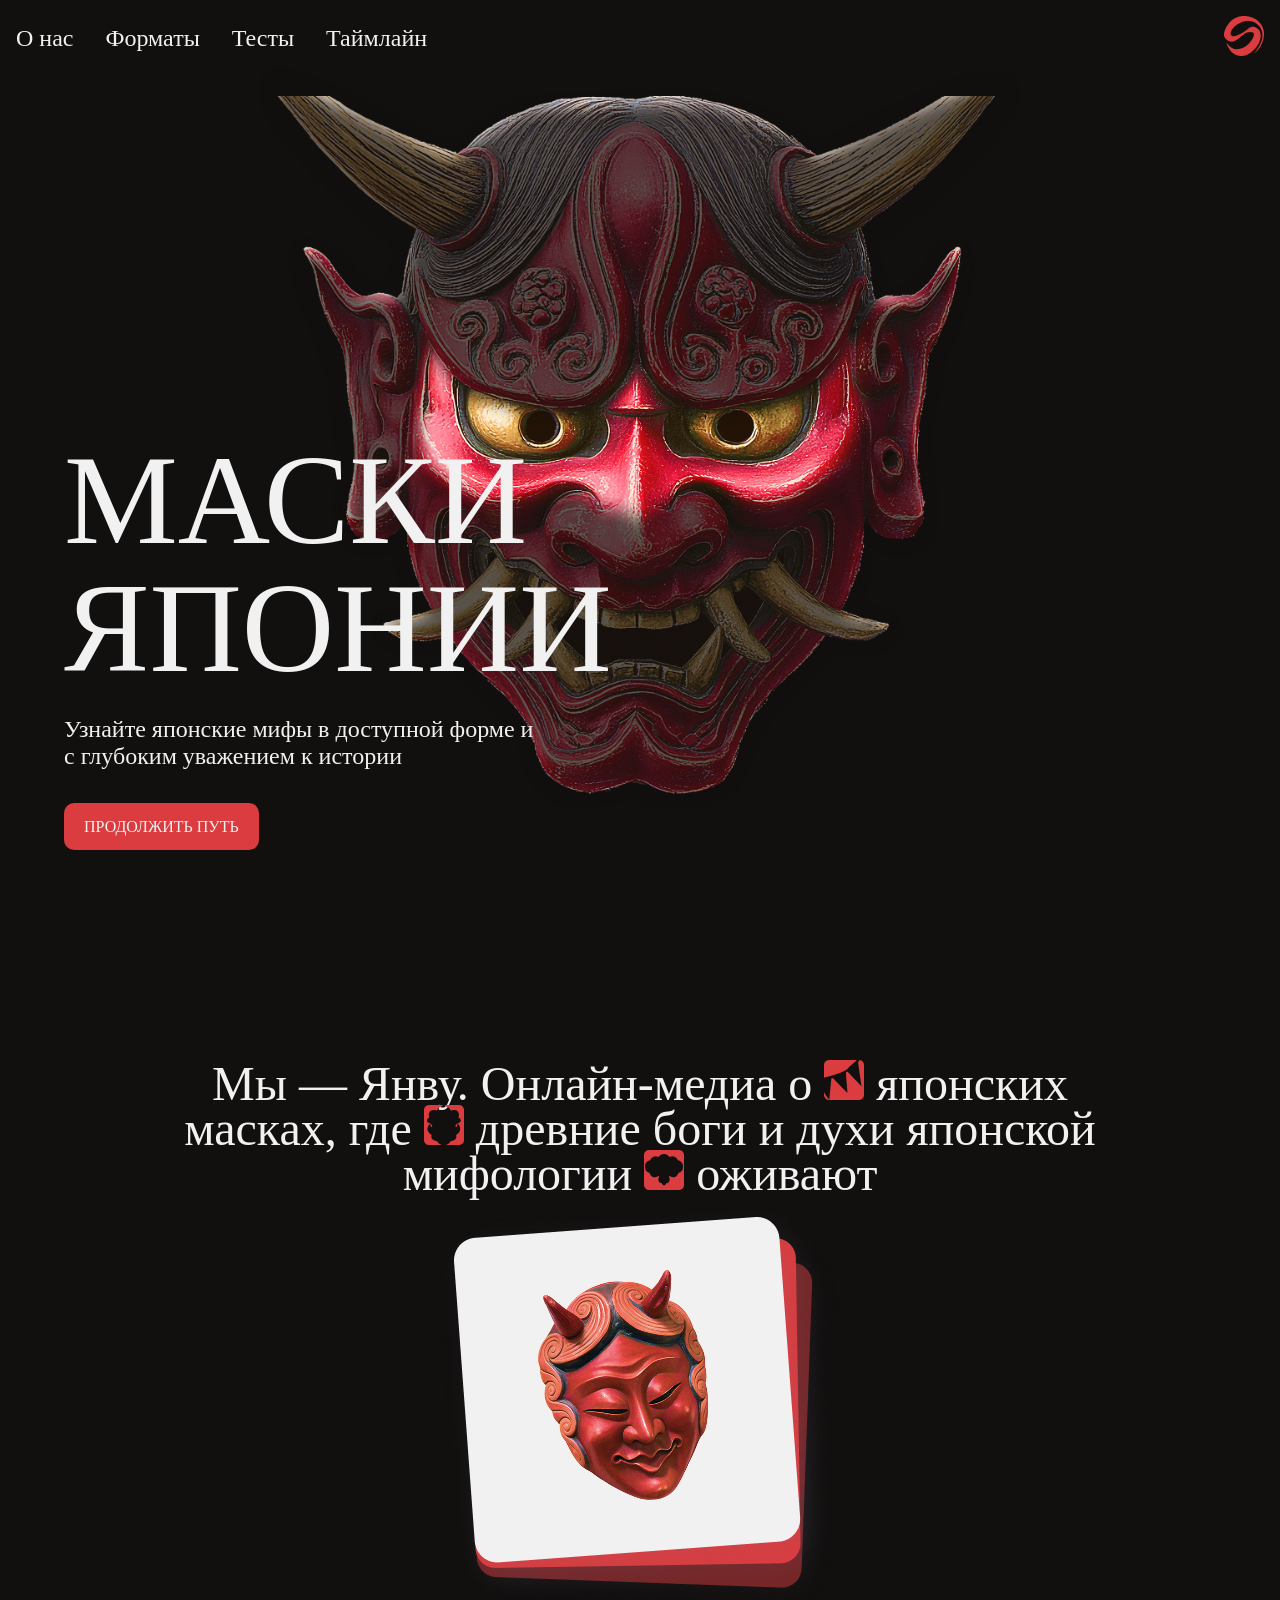
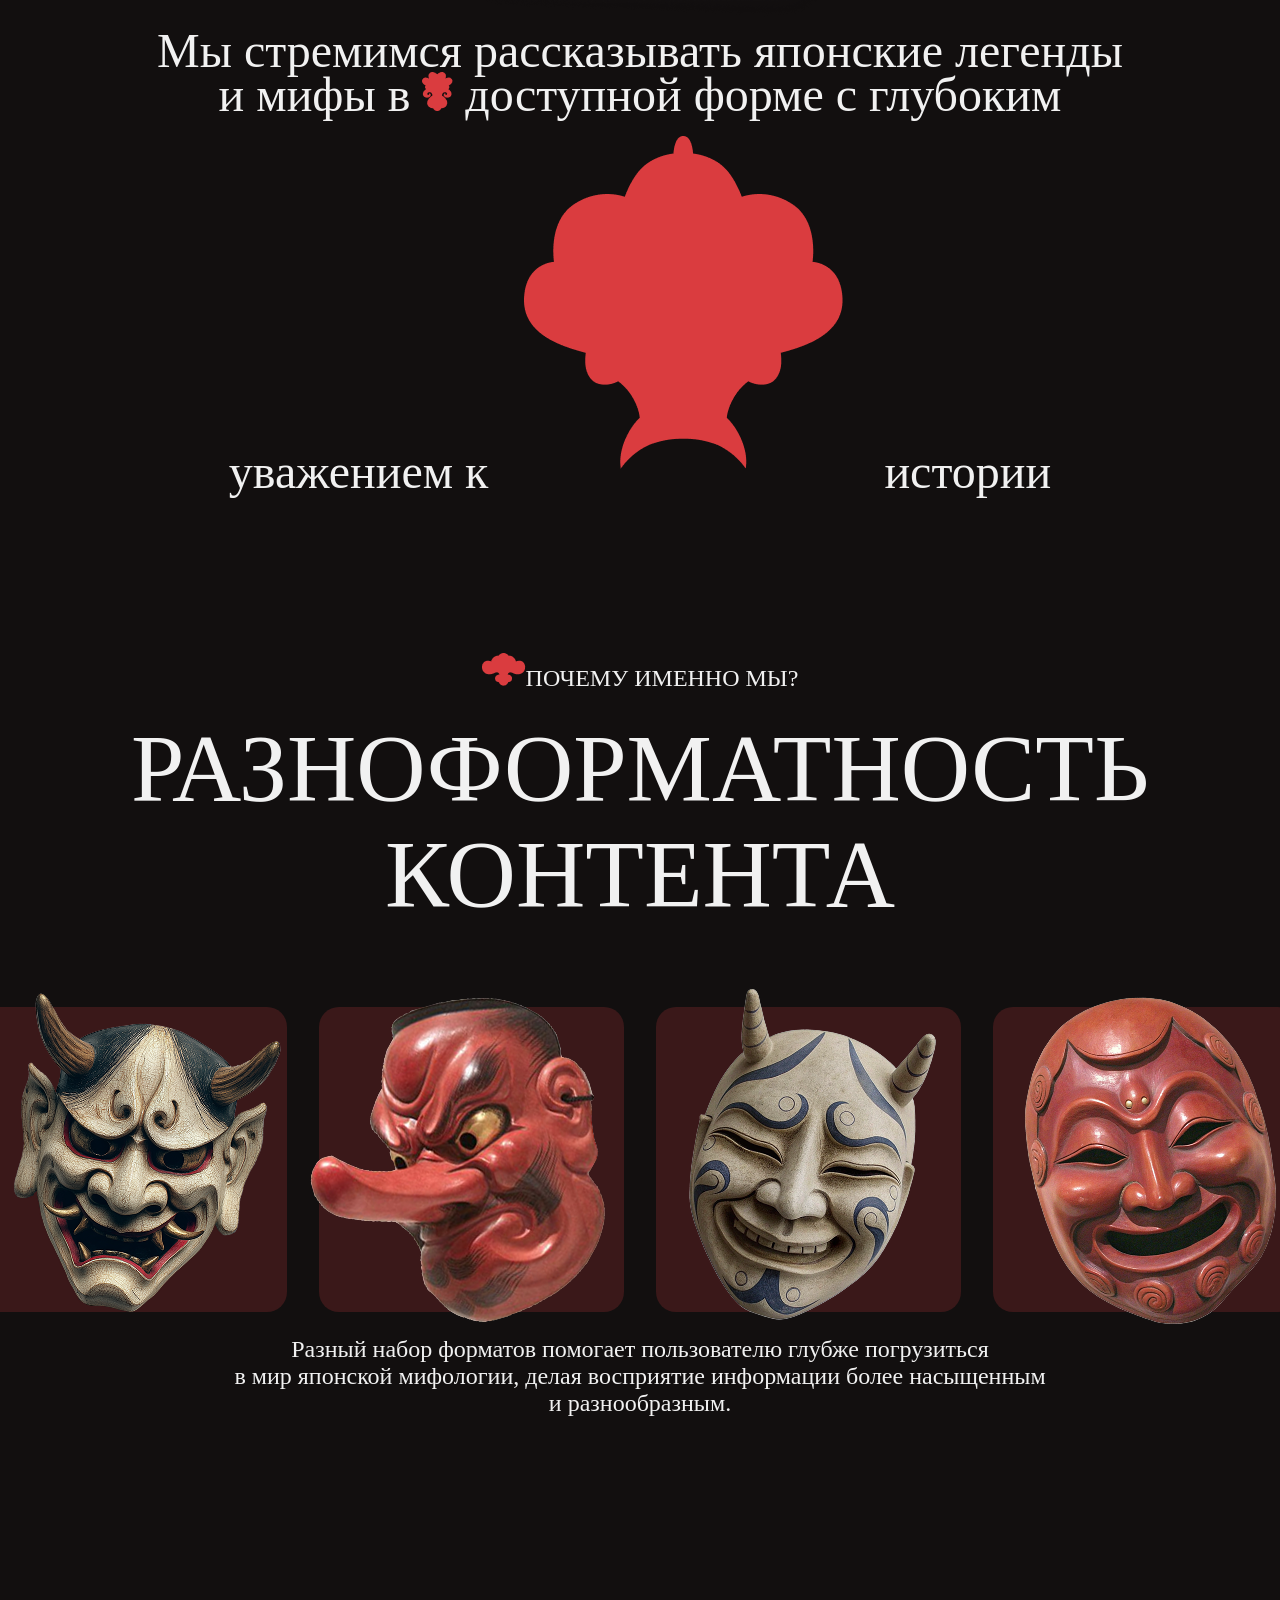
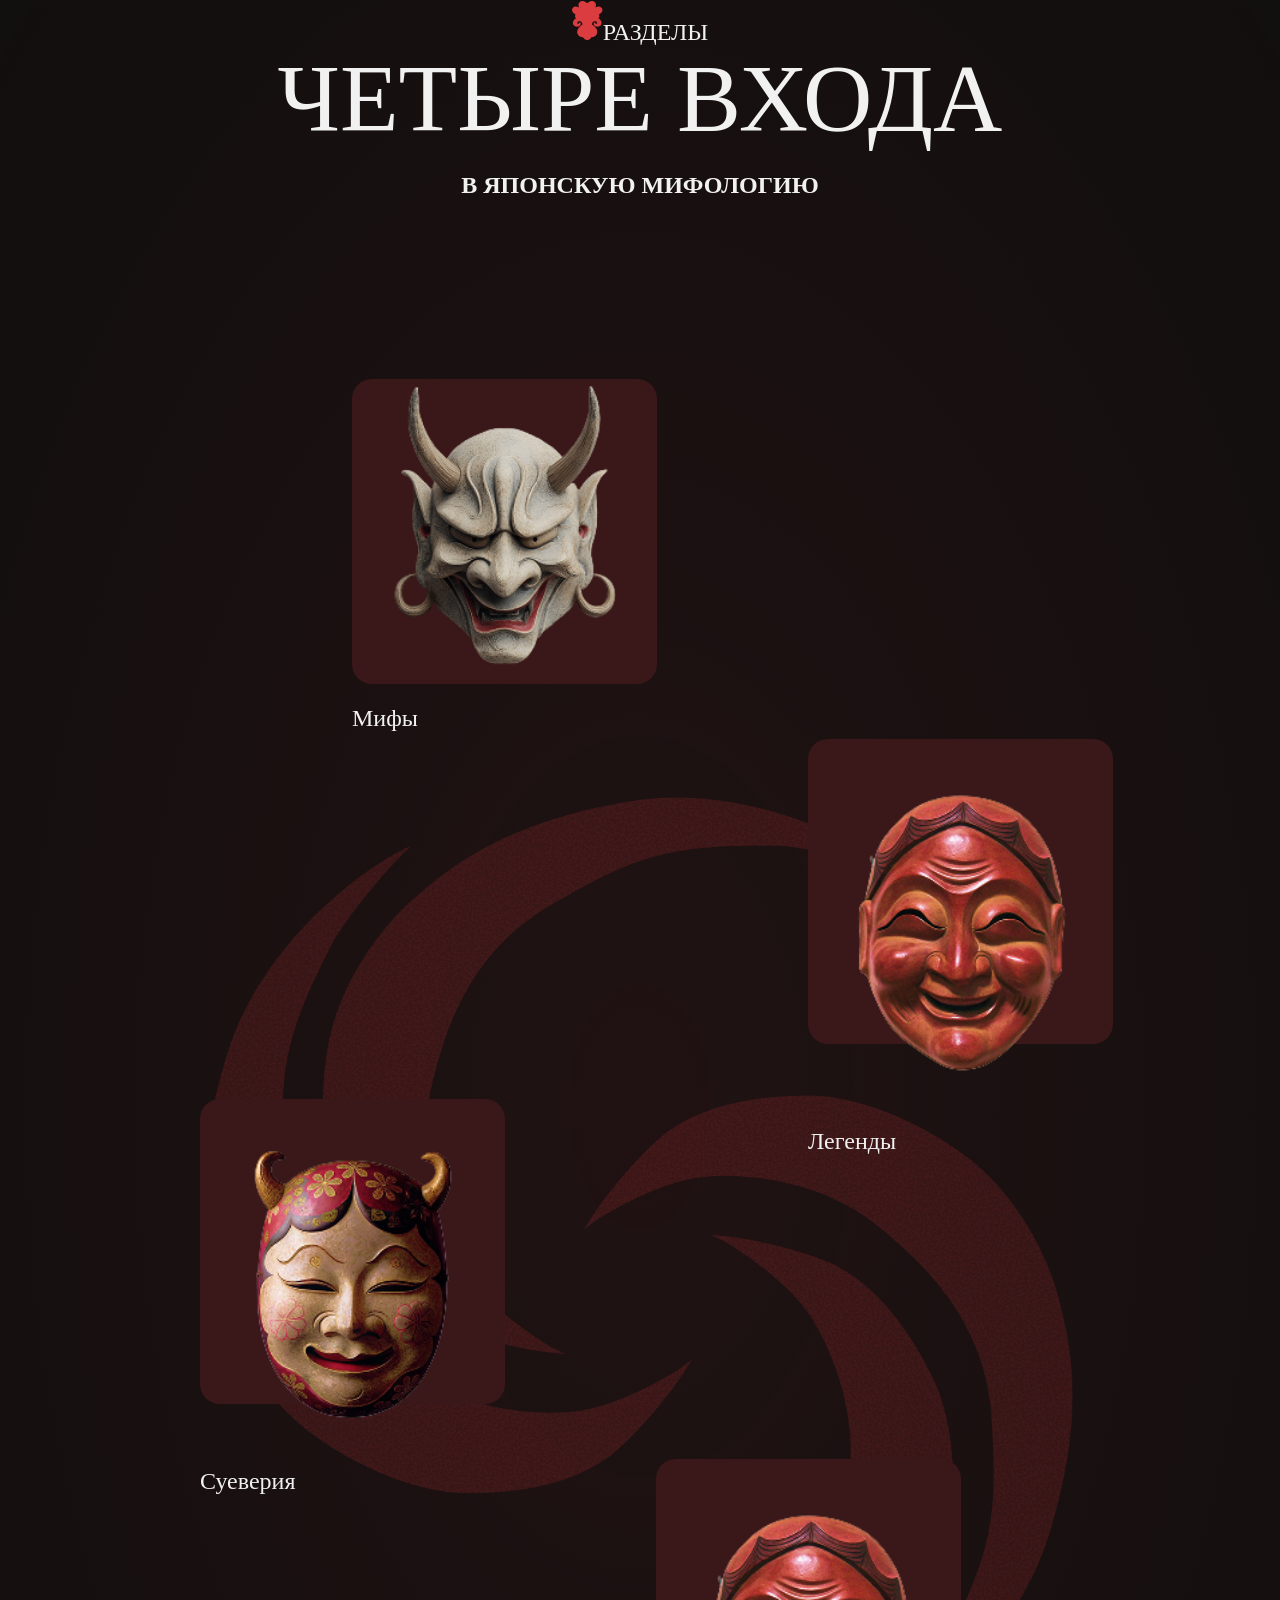
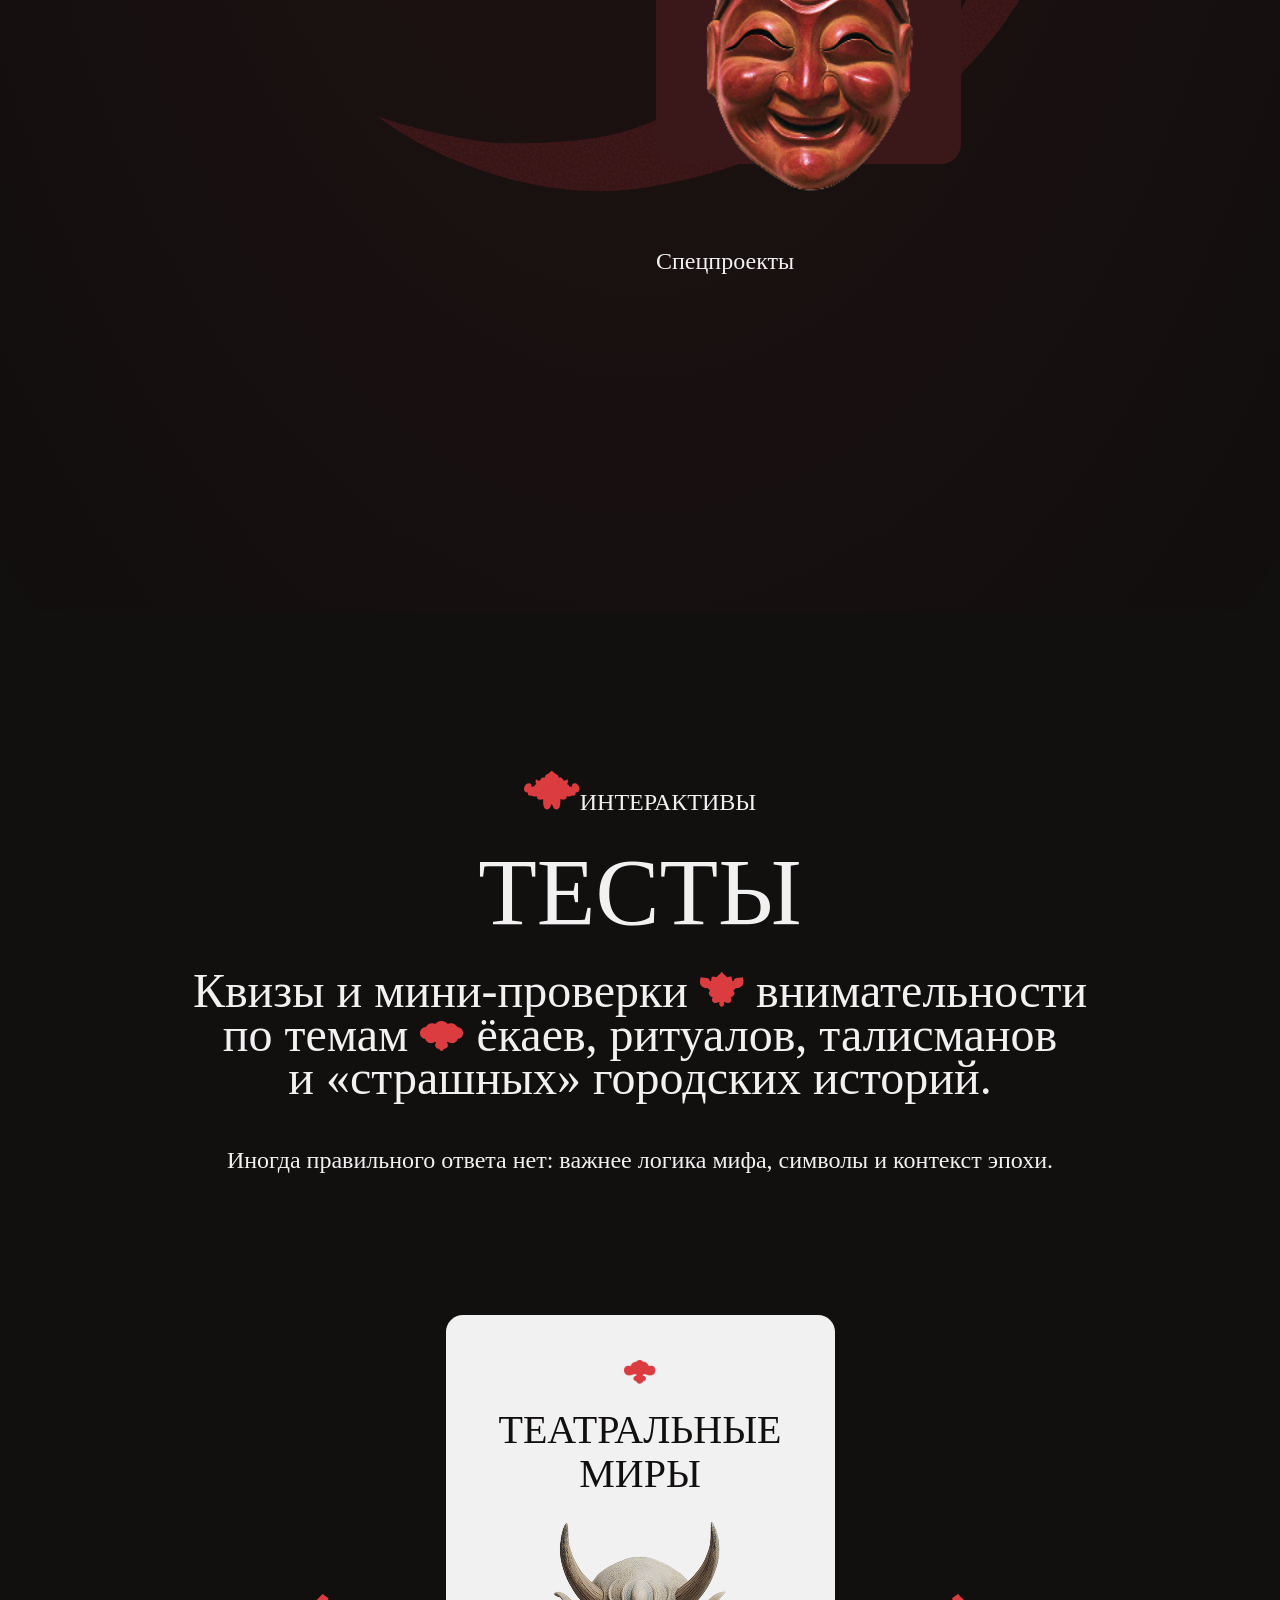
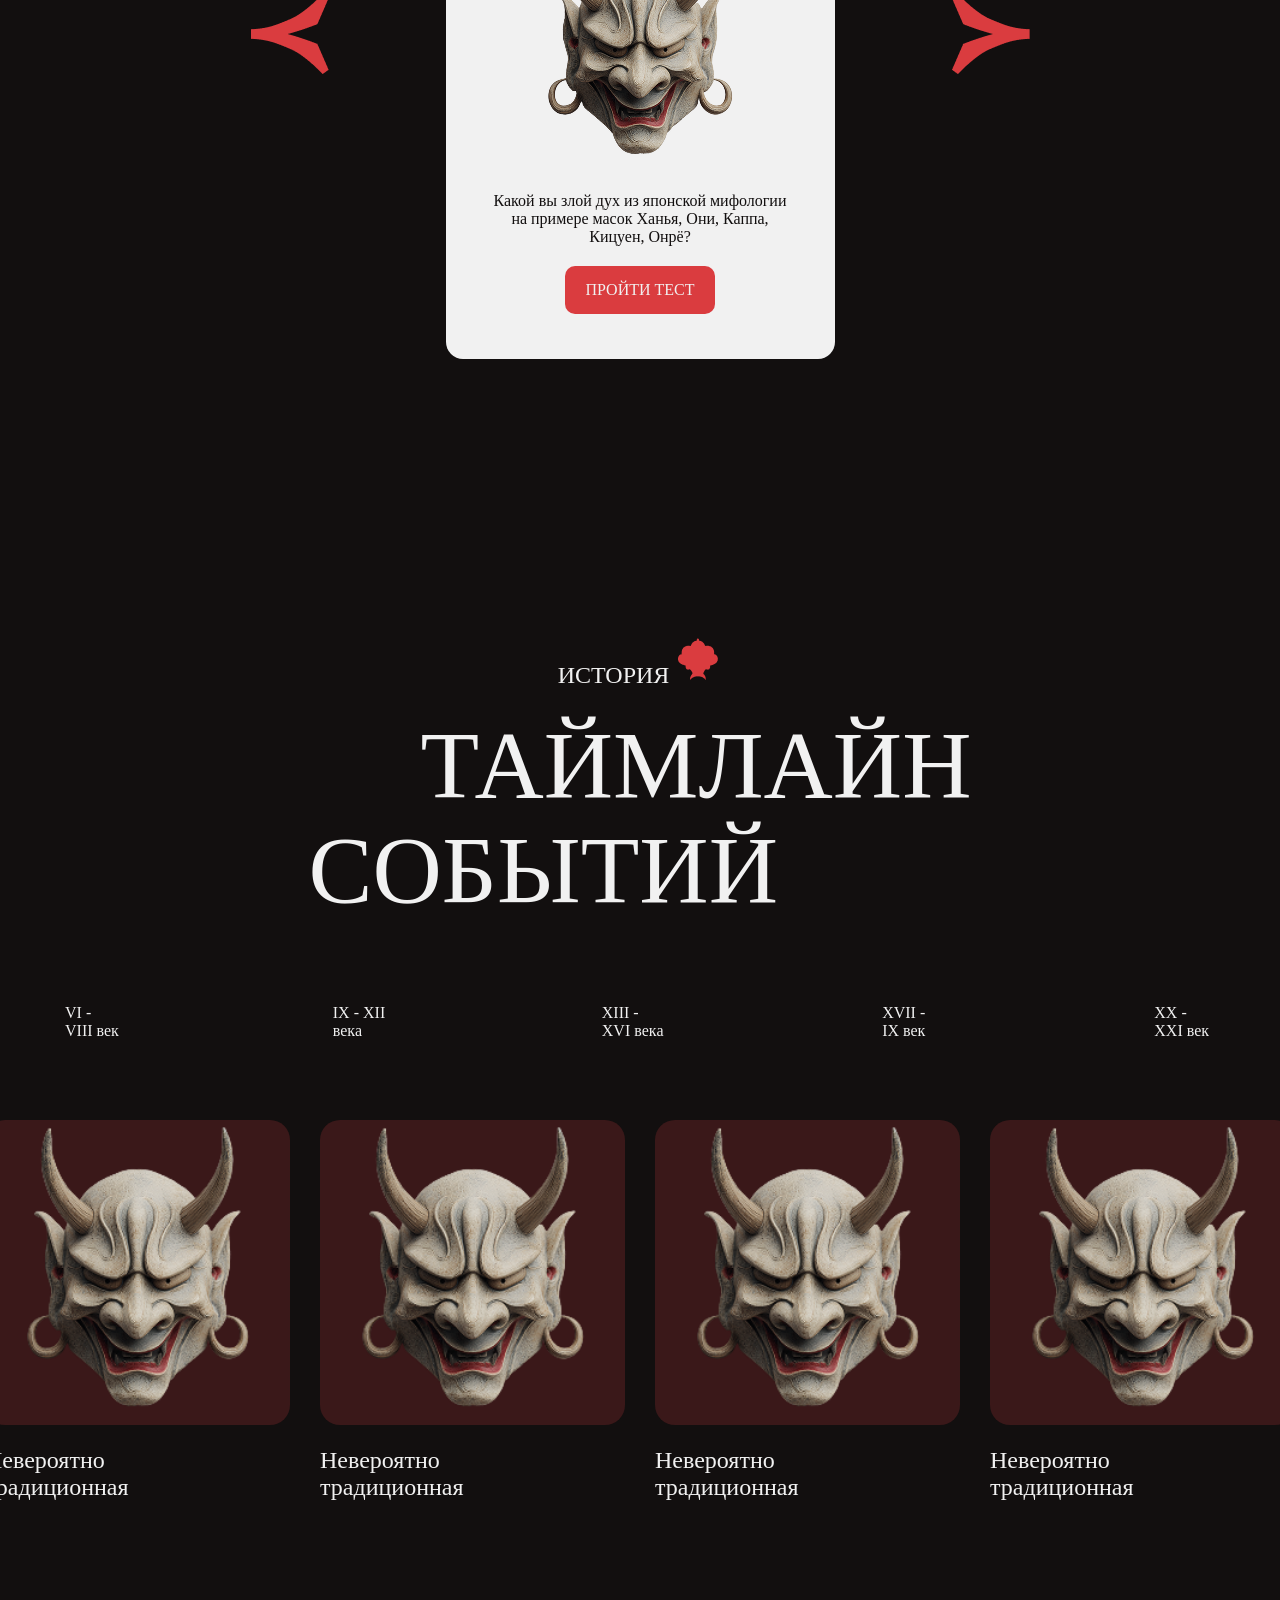
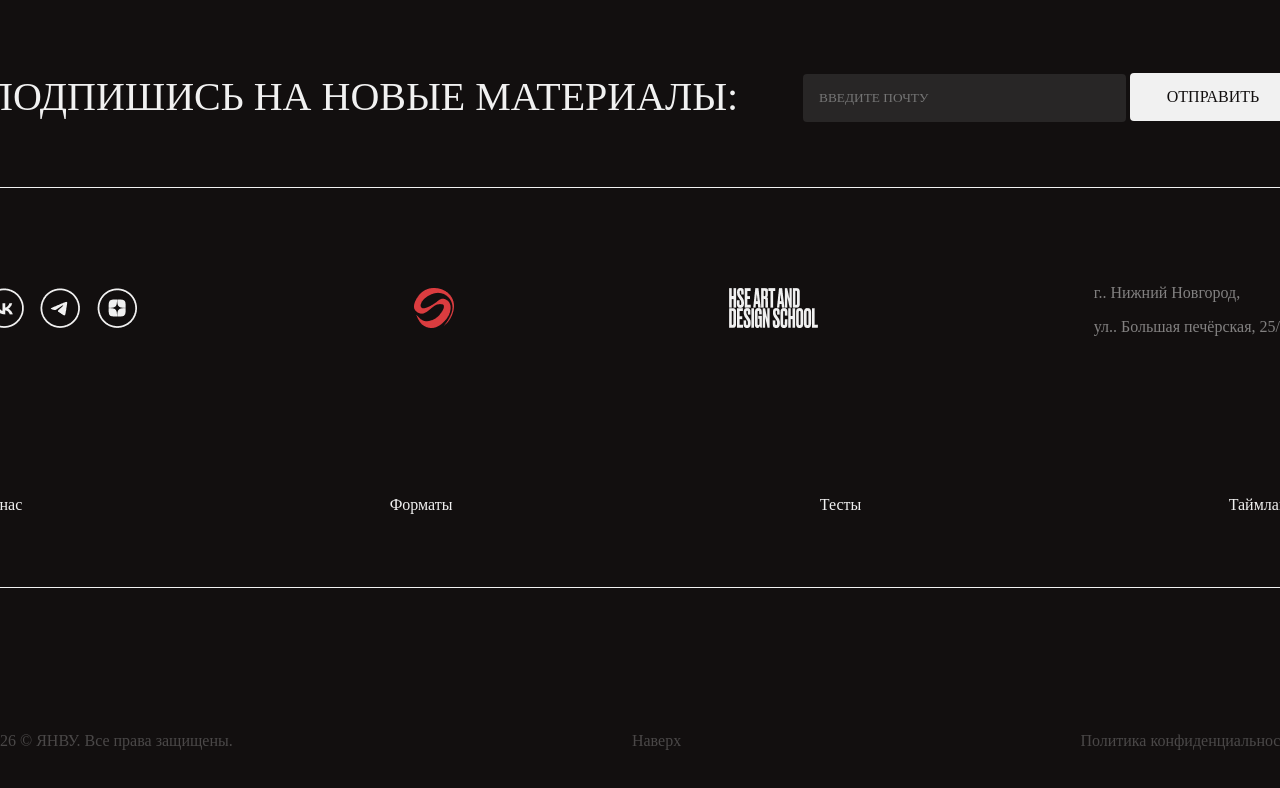
==== commit 04beaf8b: "28032026" ====
--- a/index.html
+++ b/index.html
@@ -2,26 +2,40 @@
 <html lang="en">
 <head>
     <meta charset="UTF-8">
-    <meta name="viewport" content="width=device-width, initial-scale=1.0">
+    <meta name="viewport" content="width=device-width, initial-scale=1">
     <title>YANWU</title>
     <link rel="stylesheet" href="style.css">
+    <link rel="icon" href="images/Logo.png">
 </head>
-<body>    
+
+<body>
     <header class="header">
         <div class="header_inner">
-            <nav class="menu">
-                <a href="#about">О нас</a>
-                <a href="#sections">Форматы</a>
-                <a href="#tests">Тесты</a>
-                <a href="#timeline">Таймлайн</a>
+            <nav>
+                <a href="index.html">О нас</a>
+                <div class="dropdown"><a href="#">Форматы</a>
+                    <div class="dropdown-content">
+                        <a  href="legends.html">Мифы</a>
+                        <a  href="myths.html">Легенды</a>
+                        <a  href="superstitions.html">Суеверия</a>
+                        <a  href="specials.html">Спецпроекты</a>
+                    </div>
+                </div>
+                <a href="tests.html">Тесты</a>
+                <a href="timeline.html">Таймлайн</a>
             </nav>
+            <div class="burger">
+                <span class="bar"></span>
+                <span class="bar"></span>
+                <span class="bar"></span>
+            </div>
             <a href="#hero"><img src="images/Logo.png"></a>
         </div>
     </header>
 
     <div id="hero" class="hero">
         <div class="hero_content">
-            <h1 class="hero_title">МАСКИ ЯПОНИИ</h1>
+            <h1 class="hero_title">МАСКИ<br>ЯПОНИИ</h1>
             <p class="hero_text">Узнайте японские мифы в доступной форме и с глубоким уважением к истории</p>
             <div class="hero_button">
                 <a class="button_hero" href="#">ПРОДОЛЖИТЬ ПУТЬ</a>
@@ -32,9 +46,9 @@
     <div id="about" class="about">
         <div class="about_content">
             <h5>Мы — Янву.
-            Онлайн-медиа о <img src="images/symbol_about.png"> японских масках, где <img src="images/symbol_about_1.png"> древние боги и духи японской мифологии <img src="images/symbol_about_2.png"> оживают</h5>
-            <img src="images/about_card.png">
-            <h5>Мы стремимся рассказывать японские легенды и мифы в <img src="images/icon.png"> доступной форме с глубоким уважением к <img src="images/icon_1.png"> истории</h5>
+            Онлайн-медиа о <img class="icon_text" src="images/symbol_about.png"> японских масках, где <img class="icon_text" src="images/symbol_about_1.png"> древние боги и духи японской мифологии <img class="icon_text" src="images/symbol_about_2.png"> оживают</h5>
+            <img id="aboutcard" src="images/about_card.png">
+            <h5>Мы стремимся рассказывать японские легенды и мифы в <img class="icon_text" src="images/icon.png"> доступной форме с глубоким уважением к <img class="icon_text" src="images/icon_1.png"> истории</h5>
         </div>
 
     </div>
@@ -46,10 +60,21 @@
                 <h1>РАЗНОФОРМАТНОСТЬ КОНТЕНТА</h1>
             </div>
             <div class="features_cards">
-                <div class="features_card_1"></div>
-                <div class="features_card_1"></div>
-                <div class="features_card_1"></div>
-                <div class="features_card_1"></div>
+                <div class="features_card_1">
+                    <img src="images/features-1.png">
+                    <div class="flip-card-back">
+                        <p>Японская ритуальная маска возрастом 1800 летбыла обнаружена в префектуре Осака в ходе работ по расширению монорельсовой дороги в городе Хигасиосака.</p>
+                    </div>
+                </div>
+                <div class="features_card_1">
+                    <img src="images/features-2.png">
+                </div>
+                <div class="features_card_1">
+                    <img src="images/features-3.png">
+                </div>
+                <div class="features_card_1">
+                    <img src="images/features-4.png">
+                </div>
             </div>
             <p class="features_text">Разный набор форматов помогает пользователю глубже погрузиться в мир японской мифологии, делая восприятие информации более насыщенным и разнообразным.
             </p>
@@ -65,33 +90,64 @@
             </div>
             <div class="sections_cards_wrapper">
                 <div class="sections_cards">
-                    <div class="card_1">
-                        <div class="card_1_content">
-                        <img>
-                        </div>
-                        <p>Мифы</p>
-                    </div>
-                    <div class="card_2">
-                        <div class="card_1_content">
-                        <img>
-                        </div>
-                        <p>Легенды</p>
-                    </div>
-                    <div class="card_3">
-                        <div class="card_1_content">
-                        <img>
-                        </div>
-                        <p>Суеверия</p>
-                    </div>
-                    <div class="card_4">
-                        <div class="card_1_content">
-                        <img>
-                        </div>
-                        <p>Спецпроекты</p>
-                    </div>
-                </div>
-            </div>
-
+                    <div class="card_grid_1">
+                        <div class="flip-card">
+                            <div class="flip-card-inner">
+                                <div class="flip-card-front">
+                                    <img class="tl_images" src="images/tl_mask.png">
+                                    <p class="tl_shortText">Мифы</p>
+                                </div>
+                                <div class="flip-card-back">
+                                    <p>Японская ритуальная маска возрастом 1800 летбыла обнаружена в префектуре Осака в ходе работ по расширению монорельсовой дороги в городе Хигасиосака.</p>
+                                    <button><a href="legends.html">ЧИТАТЬ ПОДРОБНЕЕ</a></button>
+                                </div>
+                            </div>
+                        </div>
+                    </div>
+                    <div class="card_grid_2">
+                        <div class="flip-card">
+                            <div class="flip-card-inner">
+                                <div class="flip-card-front">
+                                    <img class="tl_images" src="images/mask_3.png">
+                                    <p class="tl_shortText">Легенды</p>
+                                </div>
+                                <div class="flip-card-back">
+                                    <p>Японская ритуальная маска возрастом 1800 летбыла обнаружена в префектуре Осака в ходе работ по расширению монорельсовой дороги в городе Хигасиосака.</p>
+                                    <button><a href="myths.html">ЧИТАТЬ ПОДРОБНЕЕ</a></button>
+                                </div>
+                            </div>
+                        </div>
+                    </div>
+                    <div class="card_grid_3">
+                        <div class="flip-card">
+                            <div class="flip-card-inner">
+                                <div class="flip-card-front">
+                                    <img class="tl_images" src="images/mask_2.png">
+                                    <p class="tl_shortText">Суеверия</p>
+                                </div>
+                                <div class="flip-card-back">
+                                    <p>Японская ритуальная маска возрастом 1800 летбыла обнаружена в префектуре Осака в ходе работ по расширению монорельсовой дороги в городе Хигасиосака.</p>
+                                    <button><a href="superstitions.html">ЧИТАТЬ ПОДРОБНЕЕ</a></button>
+                                </div>
+                            </div>
+                        </div>
+                    </div>
+                    <div class="card_grid_4">
+                        <div class="flip-card">
+                            <div class="flip-card-inner">
+                                <div class="flip-card-front">
+                                    <img class="tl_images" src="images/mask_3.png">
+                                    <p class="tl_shortText">Спецпроекты</p>
+                                </div>
+                                <div class="flip-card-back">
+                                    <p>Японская ритуальная маска возрастом 1800 летбыла обнаружена в префектуре Осака в ходе работ по расширению монорельсовой дороги в городе Хигасиосака.</p>
+                                    <button><a href="specials.html">ЧИТАТЬ ПОДРОБНЕЕ</a></button>
+                                </div>
+                            </div>
+                        </div>
+                    </div>
+                </div>
+            </div>
         </div>
     </div>
 
@@ -100,21 +156,25 @@
             <div class="tests_titles">
                 <h3 class="tests_title"><img src="images/icon_3.png">ИНТЕРАКТИВЫ</h3>
                 <h1 class="tests_title">ТЕСТЫ</h1>
-                <h5>Квизы и мини-проверки <img src="images/icon_5.png"> внимательности по темам <img src="images/icon_4.png"> ёкаев, ритуалов, талисманов и «страшных» городских историй.</h5>
+                <h5>Квизы и мини-проверки <img class="icon_text" src="images/icon_5.png"> внимательности по темам <img class="icon_text" src="images/icon_4.png"> ёкаев, ритуалов, талисманов и «страшных» городских историй.</h5>
                 <p class="tests_text">Иногда правильного ответа нет: важнее логика мифа, символы и контекст эпохи.</p>
             </div>
-            <div class="tests_card">
-                <div class="tests_card_wrapper">
-                    <div class="tests_card_content">
-                        <P>Уровень сложности: Лёгкий </P>
-                        <h6>ТЕАТРАЛЬНЫЕ МИРЫ</h6>
-                        <div class="image_container">
-                            <img src="images/tl_mask.png" alt="">
-                        </div>
-                        <p>Какой вы злой дух из японской мифологии на примере масок Ханья, Они, Каппа, Кицуен, Онрё?</p>
-                        <a class="button_hero" href="#">ПРОЙТИ ТЕСТ</a>
-                    </div>
-                </div>
+            <div class="test_container">
+                <a class="arrow" href="#"><img src="images/arrow_left.png"></a>
+                <div class="tests_card">
+                    <div class="tests_card_wrapper">
+                        <div class="tests_card_content">
+                            <div class="text_container"> <img class="card_icon" src="images/icon_2.png"> </P></div>
+                            <h6>ТЕАТРАЛЬНЫЕ МИРЫ</h6>
+                            <div class="image_container">
+                                <img src="images/tl_mask.png" alt="">
+                            </div>
+                            <p>Какой вы злой дух из японской мифологии на примере масок Ханья, Они, Каппа, Кицуен, Онрё?</p>
+                            <a class="button_hero" href="#">ПРОЙТИ ТЕСТ</a>
+                        </div>
+                    </div>
+                </div>
+                <a class="arrow" href="#"><img src="images/arrow_right.png"></a>
             </div>
         </div>
     </div>
@@ -122,7 +182,7 @@
     <div id="timeline" class="timeline">
         <div class="timeline_content">
             <div class="timeline_titles">
-                <h3>ИСТОРИЯ <img src="images/icon_1.png"></h3>
+                <h3>ИСТОРИЯ <img src="images/icon_1_small.png"></h3>
                 <div class="titles_box">
                     <h1 class="title_right">ТАЙМЛАЙН</h1>
                     <h1 class="title_left">СОБЫТИЙ</h1>
@@ -188,13 +248,11 @@
         </div>
     </div>
 
-    
-
     <footer class="footer">
-        <div class="form">
+        <div class="formBlock">
         <div class="form_content">
             <h6>ПОДПИШИСЬ НА НОВЫЕ МАТЕРИАЛЫ:</h6>
-            <form>
+            <form id="form">
                 <input type="text" placeholder="ВВЕДИТЕ ПОЧТУ" class="form_input">
                 <button class="form_button">ОТПРАВИТЬ</button>
             </form>
@@ -207,6 +265,7 @@
                     <a href="#"><img src="images/telegram.png"></a>
                     <a href="#"><img src="images/dzen.png"></a>
                 </div>
+                <a href="#"><img src="images/Logo.png"></a>
                 <a href="#"><img src="images/HSE.png"></a>
                 <div class="footer_container">
                     <p>г.. Нижний Новгород,</p>
--- a/style.css
+++ b/style.css
@@ -1,515 +1,701 @@
-@font-face {
-    font-family: 'Viaoda Libre';
-    src: url("C:\Users\Хехх\Desktop\YANWU_site\fonts\ViaodaLibre-Regular.ttf") format('ttf');
-    font-weight: normal;
-    font-style: normal;
-}
-
-@font-face {
-    font-family: 'Suisselntl';
-    src: url("C:\Users\Хехх\Desktop\YANWU_site\fonts\Suisse Intl") format('opentype');
-    font-weight: normal;
-    font-style: normal;
-}
-
-.roboto {
-  font-family: 'Roboto', sans-serif;
-  font-optical-sizing: auto;
-  font-weight: 100;
-  font-style: normal;
-  font-variation-settings: "wdth" 100;
-}
-
-:root {
-    --BG:#120F0F;
-    --yanwu-white: #F1F1F1;
-    --yanwu-black: #120F0F;
-    --yanwu-red: #DA3C3F;
-}
-
-body {
-    margin: 0 auto;
-    padding: 0;
-    background: var(--BG);
-    color: var(--yanwu-white);
-    font-family: 'Viaoda Libre', 'Suisselntl', 'Roboto';
-    display: flex;
-    flex-direction: column;
-    gap: 160px;
-}
-
-
-
-.hero_title{
-    font-family: 'Viaoda Libre';
-    font-size: 96px;
-    font-weight: 100;
-    letter-spacing: 0%;
-    line-height: 100%;
-}
-
-h1 {
-    font-family: 'Viaoda Libre';
-    font-size: 96px;
-    font-weight: 100;
-    line-height: 110%;
-    letter-spacing: 0%;
-    margin: 0px;
-}
-
-h3{
-    font-size: 24px;
-    font-family:'Roboto';
-    font-weight: 100;
-    margin: 0px;
-}
-h5{
-    font-size: 48px;
-    font-family: 'Roboto';
-    font-weight: 100;
-    letter-spacing: 0%;
-    line-height: 90%;
-    margin: 0px;
-}
-h6{
-    font-size: 40px;
-    font-family: 'Viaoda Libre';
-    font-weight: 100;
-    letter-spacing: 0%;
-    line-height: 110%;
-}
-
-p {
-    font-family: 'Roboto';
-    font-size: 24px;
-}
-a {
-    text-decoration: none;
-    color: var(--yanwu-white);
-    font-family: 'Roboto';
-}
-
-.button_hero{
-    padding-top: 15px;
-    padding-bottom: 15px;
-    padding-left: 20px;
-    padding-right: 20px;
-    background-color: var(--yanwu-red);
-    border-radius: 10px;
-
-}
-
-.header {
-    position: fixed;
-    max-width: 1320px;
+@import url(rules.css);
+/* PC */
+@media screen and (min-width: 461px) {
+
+    .titles_box {
+  width: 663px;
+  display: flex;
+  flex-direction: column;
+}
+
+   .timeline_titles {
+  display: flex;
+  flex-direction: column;
+  align-items: center;
+  width: 100%;
+  gap: 24px;
+} 
+  .sections_cards {
+    display: grid;
+    justify-content: center;
+    gap: 32px;
+    row-gap: 80px;
+    width: 976px;
+    grid-template-columns: repeat(6, 120px);
+    grid-template-rows: repeat(4, 280px);
+  }
+  .sections {
     width: 100%;
-    padding: 16px;
-    left: 50%;
-    transform: translateX(-50%);
-    z-index: 100;
-    box-sizing: border-box;
-}
-
-.header_inner{
-    display: flex;
-    justify-content: space-between;
-    align-items: center;
-}
-
-.menu{
-    display: flex;
-    gap: 32px;
-    font-size: 24px;
-}
-
-.form{
-    display: flex;
-    justify-content: center;
-}
-
-.form_content{
-    display: flex;
-    flex-direction: row;
-    align-items: center;
-    justify-content: space-between;
-    width: 1312px;
-    height: 52px;
-}
-.form_content h6{
-    color: var(--yanwu-white);
-}
-
-
-footer{
-    display: flex;
-    flex-direction: column;
-    justify-content: center;
-    height: 803px;
-    align-items: center;
-}
-
-.footer p{
-    font-size: 16px;
-    font-weight: 500;
-    opacity: 50%;
-}
-
-.footer a{
-    font-size: 16px;
-    font-weight: 500;
-}
-.footer_content{
-    display: flex;
-    flex-direction: column;
-    width: 1312px;
-    gap: 128px;
-}
-
-.footer_info{
-    display: flex;
-    flex-direction: row;
-    justify-content: space-between;
-    align-items: center;
-    border-top: solid var(--yanwu-white);
-    border-width: 1px;
-    padding-top: 80px;
-}
-
-.footer_disclaimer{
-    display: flex;
-    flex-direction: row;
-    justify-content: space-between;
-    opacity: 50%;
-    
-}
-
-.footer_menu{
-    display: flex;
-    flex-direction: row;
-    justify-content: space-between;
-    border-bottom: solid var(--yanwu-white);
-    border-width: 1px;
-    padding-bottom: 57px;
-    
-}
-
-.footer_socials{
-    display: flex;
-    gap: 16px;
-}
-
-.hero{
-    height: 900px;
-    display: flex;
-    flex-wrap: wrap;
-    align-items: flex-end;
-    padding: 64px;
-    background-image: url("images/hero_1.png");
-    background-size: 60%;
-    background-position: center;
-    background-repeat: no-repeat;
-}
-
-.hero_content{
-    display: flex;
-    flex-direction: column;
-    width: 40%;
-}
-.hero_title{
-    margin: 0;
-    font-size: 128px;
-}
-.hero_text{
-    width: 60%;
-    padding-bottom: 24px;
-}
-
-.about{
-    display: flex;
-    flex-direction: column;
-    align-items: center;
-}
-
-.about_content{
-    text-align: center;
-    width: 968px;
-}
-
-.features_titles{
-    width: 1322px ;
-    display: flex;
-    flex-direction: column;
-    gap: 24px;
-   
-}
-.features_text{
-    width: 816px;
-}
-
-.features_content{
-    display: flex;
-    flex-direction: column;
-    text-align: center;
-    align-items: center;
-}
-
-.features_cards{
-    display: flex;
-    flex-direction: row;
-    gap: 32px;
-    margin-top: 80px;
-}
-
-.features_card_1{
-    height: 305px;
-    width: 305px;
-    background-color: var(--yanwu-red);
-    opacity: 20%;
-    border-radius: 20px;
-}
-
-.sections{
+  }
+
+  .sections_titles {
+    display: flex;
+    flex-direction: column;
+    align-items: center;
+    margin-bottom: 160px;
+  }
+
+  .sections_content {
+    display: flex;
+    flex-direction: column;
+    align-items: center;
+  }
+
+  .sections_cards_wrapper {
     width: 100%;
-}
-
-.sections_titles{
-    display: flex;
-    flex-direction: column;
-    align-items: center;
-    margin-bottom: 160px;
-}
-
-.sections_content{
-
-    display: flex;
-    flex-direction: column;
-    align-items: center;
-}
-
-.sections_cards_wrapper{
-    width: 100%;
-    display: flex;
-    justify-content: center;
-    background-image: url(images/sword.png);
+    height: 1832px;
+    display: flex;
+    justify-content: center;
+    background-image: url(images/sword_1.png);
     background-repeat: no-repeat;
     background-size: 80%;
-    background-position:center;
-    
-}
-
-.sections_cards{
-    display: flex;
-    flex-direction: column;
-    width: 976px;
-    
-}
-
-
-.card_2{
-    display: flex;
-    flex-direction: column;
-    align-items: flex-end;
-    
-}
-
-.card_4{
-       display: flex;
-    flex-direction: column;
-    align-items: flex-end;
-}
-
-.card_1_content:hover{
-    color: var(--yanwu-red);
-}
-.card_1_content{
-    height: 305px;
-    width: 305px;
-    border-radius: 20px;
-    border: 2px solid var(--yanwu-red);
-    background-color: var(--yanwu-black);
-    opacity: 50%;
-}
-
-.tests{
-    display: flex;
-    flex-direction: column;
-    align-items: center;
-}
-
-.tests_content{
-    display: flex;
-    flex-direction: column;
-    align-items: center;
-}
-.tests_titles{
-    display: flex;
-    flex-direction: column;
-    align-items: center;
-    width: 1040px;
-    text-align: center;
-    gap: 24px;
-}
-
-.tests_card{
-    margin: 117px;
-    display: flex;
-    flex-wrap: wrap;
-}
-
-.tests_card_wrapper{
-    width: 389px;
-    height: 644px;
-    background-color: var(--yanwu-white);
-    display: flex;
-    align-items: center;
-     border-radius: 17px;
-    
-}
-
-.tests_card_content{
-    display: flex;
-    flex-direction: column;
-    align-items: center;
-    padding: 44px;
-    gap: 20px;
-}
-
-.tests_card_content p, h6{
-    margin: 0px;
-    color: var(--yanwu-black);
-    text-align: center;
-}
-
-.tests_card_content p{
-    font-size: 16px;
-}
-
-.form{
-    padding: 64px;
-}
-
-.form_button{
-    width: 166px;
-    padding: 15px;
-    background-color: var(--yanwu-white);
-    border: none;
-    border-radius: 4px;
-    font-family: 'Roboto';
-    font-weight: 500;
-    font-size: 16px;
-    color: var(--yanwu-black);
-    cursor: pointer;
-}
-
-.form_input{
-    background-color: #282626;
-    color: var(--yanwu-white);
-    font-family: 'Roboto';
-    font-weight: 500;
-    padding: 16px;
-    width: 323px;
-    box-sizing: border-box;
-    outline: none;
-    border-radius: 4px;
-    border: none;
-}
-
-.age:hover{
-    color: var(--yanwu-red);
-}
-
-.timeline{
-    display: flex;
-    justify-content: center;
-}
-
-.timeline_titles{
-    display: flex;
-    flex-direction: column;
-    align-items: center;
-    width: 1312px;
-    gap:24px ;
-}
-
-.titles_box{
-    width: 663px;
-    display: flex;
-    flex-direction: column;
-}
-
-.title_right{
-    display: flex;
-    justify-content: flex-end;
-}
-
-.timeline_scroll{
-    display: flex;
-    flex-direction: row;
-    gap: 212px;
-    padding: 80px;
-}
-
-.timeline_cards{
-    display: flex;
-    flex-direction: row;
-    gap: 30px;
-    justify-content: center;
-}
-
-.flip_card{
+    background-position: center;
+  }
+
+  .flip_card {
     width: 305px;
     height: 367px;
-}
-
-.flip-card-inner {
+  }
+
+  .flip-card-inner {
     width: 305px;
     height: 305px;
     text-align: center;
     transition: transform 0.8s;
     transform-style: preserve-3d;
-}
-
-.flip-card:hover .flip-card-inner {
+  }
+
+  .flip-card:hover .flip-card-inner {
     transform: rotateY(180deg);
-}
-
-.flip-card-front, .flip-card-back {
+  }
+
+  .flip-card-front,
+  .flip-card-back {
     position: absolute;
     width: 100%;
     height: 100%;
     -webkit-backface-visibility: hidden;
     backface-visibility: hidden;
     border-radius: 20px;
-    }
-
-.flip-card-front {
-  background-color: var(--yanwu-white);
-  display: flex;
-  flex-direction: column;
-  text-align: left;
-}
-
-.flip-card-back {
-  background-color: var(--yanwu-red);
-  color: white;
-  transform: rotateY(180deg);
-}
-
-.flip-card-back p{
+  }
+
+  .flip-card-front {
+    background-color: var(--yanwu-red-BG);
+    display: flex;
+    flex-direction: column;
+    text-align: left;
+  }
+
+  .flip-card-back {
+    background-color: var(--yanwu-red);
+    color: white;
+    transform: rotateY(180deg);
+  }
+
+  .flip-card-back p {
     font-size: 16px;
     font-weight: 500px;
     padding: 32px;
     text-align: left;
-}
-
-.flip-card-back button{
+  }
+
+  .flip-card-back button {
     height: 56px;
     width: 276px;
     border: none;
     border-radius: 10px;
     font-weight: 500;
     font-size: 16px;
-}
-.flip-card-back a{
+  }
+
+  .flip-card-back a {
     color: var(--yanwu-black);
-}+  }
+
+  .card_grid_1 {
+    grid-column-start: 2;
+    grid-row-start: 1;
+  }
+  .card_grid_2 {
+    grid-column-start: 5;
+    grid-row-start: 2;
+  }
+  .card_grid_3 {
+    grid-column-start: 1;
+    grid-row-start: 3;
+  }
+
+  .card_grid_4 {
+    grid-column-start: 4;
+    grid-row-start: 4;
+  }
+
+  .card_2 {
+    display: flex;
+    flex-direction: column;
+    align-items: flex-end;
+  }
+
+  .card_4 {
+    display: flex;
+    flex-direction: column;
+    align-items: flex-end;
+  }
+
+  .card_1_content {
+    display: flex;
+    align-items: center;
+    justify-content: center;
+    height: 305px;
+    width: 305px;
+    border-radius: 20px;
+    background-color: var(--yanwu-black);
+  }
+
+  .card_1_content:hover {
+    background-color: var(--yanwu-white);
+    transition: all 0.3s ease;
+  }
+  .features_text {
+    width: 816px;
+  }
+
+  .features_titles {
+    width: 1322px;
+    display: flex;
+    flex-direction: column;
+    gap: 24px;
+  }
+
+  .features_content {
+    container-type: inline-size;
+    display: flex;
+    flex-direction: column;
+    text-align: center;
+    align-items: center;
+  }
+
+  .features_cards {
+    display: flex;
+    flex-direction: row;
+    gap: 32px;
+    margin-top: 80px;
+  }
+
+  .features_card_1 {
+    display: flex;
+    justify-content: center;
+    align-items: center;
+    height: 305px;
+    width: 305px;
+    background-color: var(--yanwu-red-BG);
+    border-radius: 20px;
+  }
+}
+
+/* PHONE */
+@media screen and (max-width: 460px) {
+  header {
+    display: none;
+  }
+
+  #form {
+    display: flex;
+    flex-direction: column;
+    margin-top: 62px;
+  }
+
+  .form_button {
+    margin-top: 15px;
+    width: auto;
+  }
+
+  .form_content {
+    flex-direction: column;
+    height: auto;
+  }
+
+  body {
+    padding: 32px;
+  }
+
+  footer {
+    display: flex;
+    padding: 32px;
+  }
+
+  .footer_content {
+    flex-direction: column-reverse;
+    width: auto;
+    gap: 0;
+  }
+  .footer_info {
+    display: flex;
+    align-items: flex-end;
+    flex-direction: row;
+    justify-content: space-between;
+    flex-wrap: wrap;
+    border: 0;
+    padding-top: 0;
+  }
+
+  .footer_menu {
+    flex-direction: column;
+    border: 0;
+  }
+
+  .hero h1 {
+    font-size: 48px;
+  }
+
+  h5 {
+    font-size: 20px;
+    width: 30%;
+  }
+  h6 {
+    font-size: 16px;
+  }
+
+  h1 {
+    font-size: 28px;
+  }
+
+  h3 {
+    font-size: 16px;
+  }
+
+  p {
+    font-size: 20px;
+  }
+  #hero {
+    width: auto;
+    background-size: 150%;
+    padding: 0;
+  }
+  .hero_content {
+    padding: 32px;
+    width: 100%;
+  }
+
+  .about_content {
+    display: flex;
+    flex-direction: column;
+    align-items: center;
+  }
+
+  .icon_text {
+    display: none;
+  }
+
+  .features_cards {
+    width: 460px;
+    flex-wrap: wrap;
+    justify-content: center;
+  }
+
+  .features_content {
+    display: flex;
+    flex-direction: column;
+  }
+
+  .tests_content {
+    display: flex;
+  }
+
+  .features_text {
+    width: 30%;
+  }
+
+  /* .timeline {
+        width: 100%;
+    }
+     */
+  #timeline {
+    padding: 0;
+    flex-direction: column;
+    flex-wrap: wrap;
+    width: 460px;
+  }
+  .timeline_scroll {
+    display: flex;
+    flex-direction: column;
+    align-items: center;
+    flex-wrap: wrap;
+    gap: 0;
+  }
+
+  .timeline_content {
+    display: flex;
+    flex-direction: column;
+    width: auto;
+  }
+.titles_box {
+        width: auto;
+        display: flex;
+        flex-direction: column;
+        flex-wrap: nowrap;
+        align-content: center;
+        justify-content: center;
+        align-items: center;
+}
+
+  .timeline_cards {
+    width: 460px;
+    flex-flow: wrap;
+  }
+
+  .timeline_titles {
+    width: auto;
+  }
+
+  .timeline_titles h3{
+    margin: 0 auto;
+  }
+
+  .tl_images {
+    width: 80%;
+  }
+
+  .tl_shortText {
+    font-size: 0;
+  }
+
+  #tests {
+    display: flex;
+    flex-direction: column;
+    margin-top: 62px;
+  }
+  .tests_titles {
+    display: flex;
+    flex-direction: column;
+    align-items: center;
+  }
+
+  #features {
+    display: flex;
+    flex-direction: column;
+    margin-top: 62px;
+  }
+
+  .sections_cards_wrapper {
+    display: none;
+  }
+  .sections_cards {
+    width: 460px;
+    display: flex;
+    justify-content: center;
+    flex-direction: column;
+    flex-wrap: nowrap;
+    align-items: center;
+    gap: 15px;
+  }
+
+  .tests_text {
+    width: 30%;
+  }
+
+  .sections {
+    width: 100%;
+  }
+
+  .sections_titles {
+    display: flex;
+    flex-direction: column;
+    align-items: center;
+    margin-bottom: 160px;
+  }
+
+  .sections_content {
+    display: flex;
+    flex-direction: column;
+    align-items: center;
+  }
+
+  .sections_cards_wrapper {
+    width: 100%;
+    /* height: 1832px; */
+    display: flex;
+    justify-content: center;
+    background-image: url(images/sword_1.png);
+    background-repeat: no-repeat;
+    background-size: 250%;
+    background-position: center;
+  }
+
+  .flip-card-inner {
+    display: flex;
+    text-align: center;
+    flex-direction: row;
+    flex-wrap: nowrap;
+    justify-content: center;
+    align-items: center;
+    text-align: center;
+  }
+
+  .flip-card-front,
+  .flip-card-back {
+    width: 100%;
+    height: 100%;
+    border-radius: 20px;
+    
+  }
+
+  .flip-card-back {
+    color: white;
+  }
+
+  .flip-card-back p {
+    font-size: 16px;
+    font-weight: 500px;
+    padding: 32px;
+    text-align: left;
+    /* background-color: var(--yanwu-black); */
+  }
+
+  .flip-card-back button {
+    height: 56px;
+    width: 276px;
+    border: none;
+    border-radius: 10px;
+    font-weight: 500;
+    font-size: 16px;
+  }
+
+  .flip-card-back a {
+    color: var(--yanwu-black);
+  }
+
+  .card_2 {
+    display: flex;
+    flex-direction: column;
+    align-items: flex-end;
+  }
+
+  .card_4 {
+    display: flex;
+    flex-direction: column;
+    align-items: flex-end;
+  }
+
+  .card_1_content {
+    display: flex;
+    align-items: center;
+    justify-content: center;
+    height: 305px;
+    width: 305px;
+    border-radius: 20px;
+    background-color: var(--yanwu-black);
+  }
+
+  .card_1_content:hover {
+    background-color: var(--yanwu-white);
+    transition: all 0.3s ease;
+  }
+
+  .features_text {
+    width: auto;
+    padding: 0 32px;
+  }
+
+  .features_titles {
+    width: 1322px;
+    display: flex;
+    flex-direction: column;
+    gap: 24px;
+  }
+
+  .features_content {
+    container-type: inline-size;
+    display: flex;
+    flex-direction: column;
+    text-align: center;
+    align-items: center;
+  }
+
+  .features_cards {
+    display: flex;
+    flex-direction: column-reverse;
+    align-items: center;
+    justify-content: center;
+    flex-wrap: nowrap;
+    gap: 32px;
+    margin-top: 80px;
+  }
+
+  .features_card_1 {
+    background-color: var(--yanwu-red-BG);
+    border-radius: 20px;
+    width: 260px;
+  }
+  .features_card_1 img {
+    width: 100%;
+  }
+}
+
+* {
+  box-sizing: border-box;
+}
+
+html {
+  height: fit-content;
+}
+body {
+  margin: 0 auto;
+  padding: 0;
+  background: var(--yanwu-black);
+  color: var(--yanwu-white);
+  font-family: "Viaoda Libre", "Suisselntl", "Roboto";
+  display: flex;
+  flex-direction: column;
+  gap: 160px;
+}
+
+.hero_title {
+  font-family: "Viaoda Libre";
+  font-size: 96px;
+  font-weight: 100;
+  letter-spacing: 0%;
+  line-height: 100%;
+}
+
+/* .features_cards {
+        display: flex;
+        flex-direction: column;
+        grid-template-columns: auto minmax(25ch, 1 fr);
+    } */
+
+.hero {
+  height: 900px;
+  display: flex;
+  flex-wrap: wrap;
+  align-items: flex-end;
+  padding: 64px;
+  background-image: url("images/hero_1.png");
+  max-width: 100%;
+  background-size: 60%;
+  background-position: center;
+  background-repeat: no-repeat;
+}
+
+.hero_content {
+  display: flex;
+  flex-direction: column;
+  /* width: 40%; */
+}
+
+.hero_title {
+  margin: 0;
+  font-size: 128px;
+}
+
+.hero_text {
+  width: 60%;
+  padding-bottom: 24px;
+}
+
+.about {
+  display: flex;
+  flex-direction: column;
+  align-items: center;
+}
+
+.about_content {
+  text-align: center;
+  width: 968px;
+}
+
+.tests {
+  display: flex;
+  flex-direction: column;
+  align-items: center;
+}
+
+.test_container {
+  display: flex;
+  flex-wrap: wrap;
+  align-content: space-between;
+  align-items: center;
+}
+
+.tests_content {
+  display: flex;
+  flex-direction: column;
+  align-items: center;
+}
+
+.tests_titles {
+  display: flex;
+  flex-direction: column;
+  align-items: center;
+  width: 1040px;
+  text-align: center;
+  gap: 24px;
+}
+
+.tests_card {
+  margin: 117px;
+  display: flex;
+  flex-wrap: wrap;
+}
+
+.tests_card_wrapper {
+  width: 389px;
+  height: 644px;
+  background-color: var(--yanwu-white);
+  display: flex;
+  align-items: center;
+  border-radius: 17px;
+}
+
+.tests_card_content {
+  display: flex;
+  flex-direction: column;
+  align-items: center;
+  padding: 44px;
+  gap: 20px;
+}
+
+.tests_card_content p,
+h6 {
+  margin: 0px;
+  color: var(--yanwu-black);
+  text-align: center;
+}
+
+.tests_card_content p {
+  font-size: 16px;
+}
+
+.timeline {
+  display: flex;
+  justify-content: center;
+}
+
+.titles_img{
+    width: 20%;
+    margin: 0 auto;
+}
+
+
+.title_right {
+  display: flex;
+  justify-content: flex-end;
+}
+
+.timeline_cards {
+  display: flex;
+  flex-direction: row;
+  gap: 30px;
+  justify-content: center;
+}
+
+.card_icon {
+  height: 24px;
+}
+
+.sections {
+  background-size: 30%;
+  background: #da3c4142;
+  background: radial-gradient(at center, #da3c4113, #00000000);
+  background-blend-mode: multiply;
+}
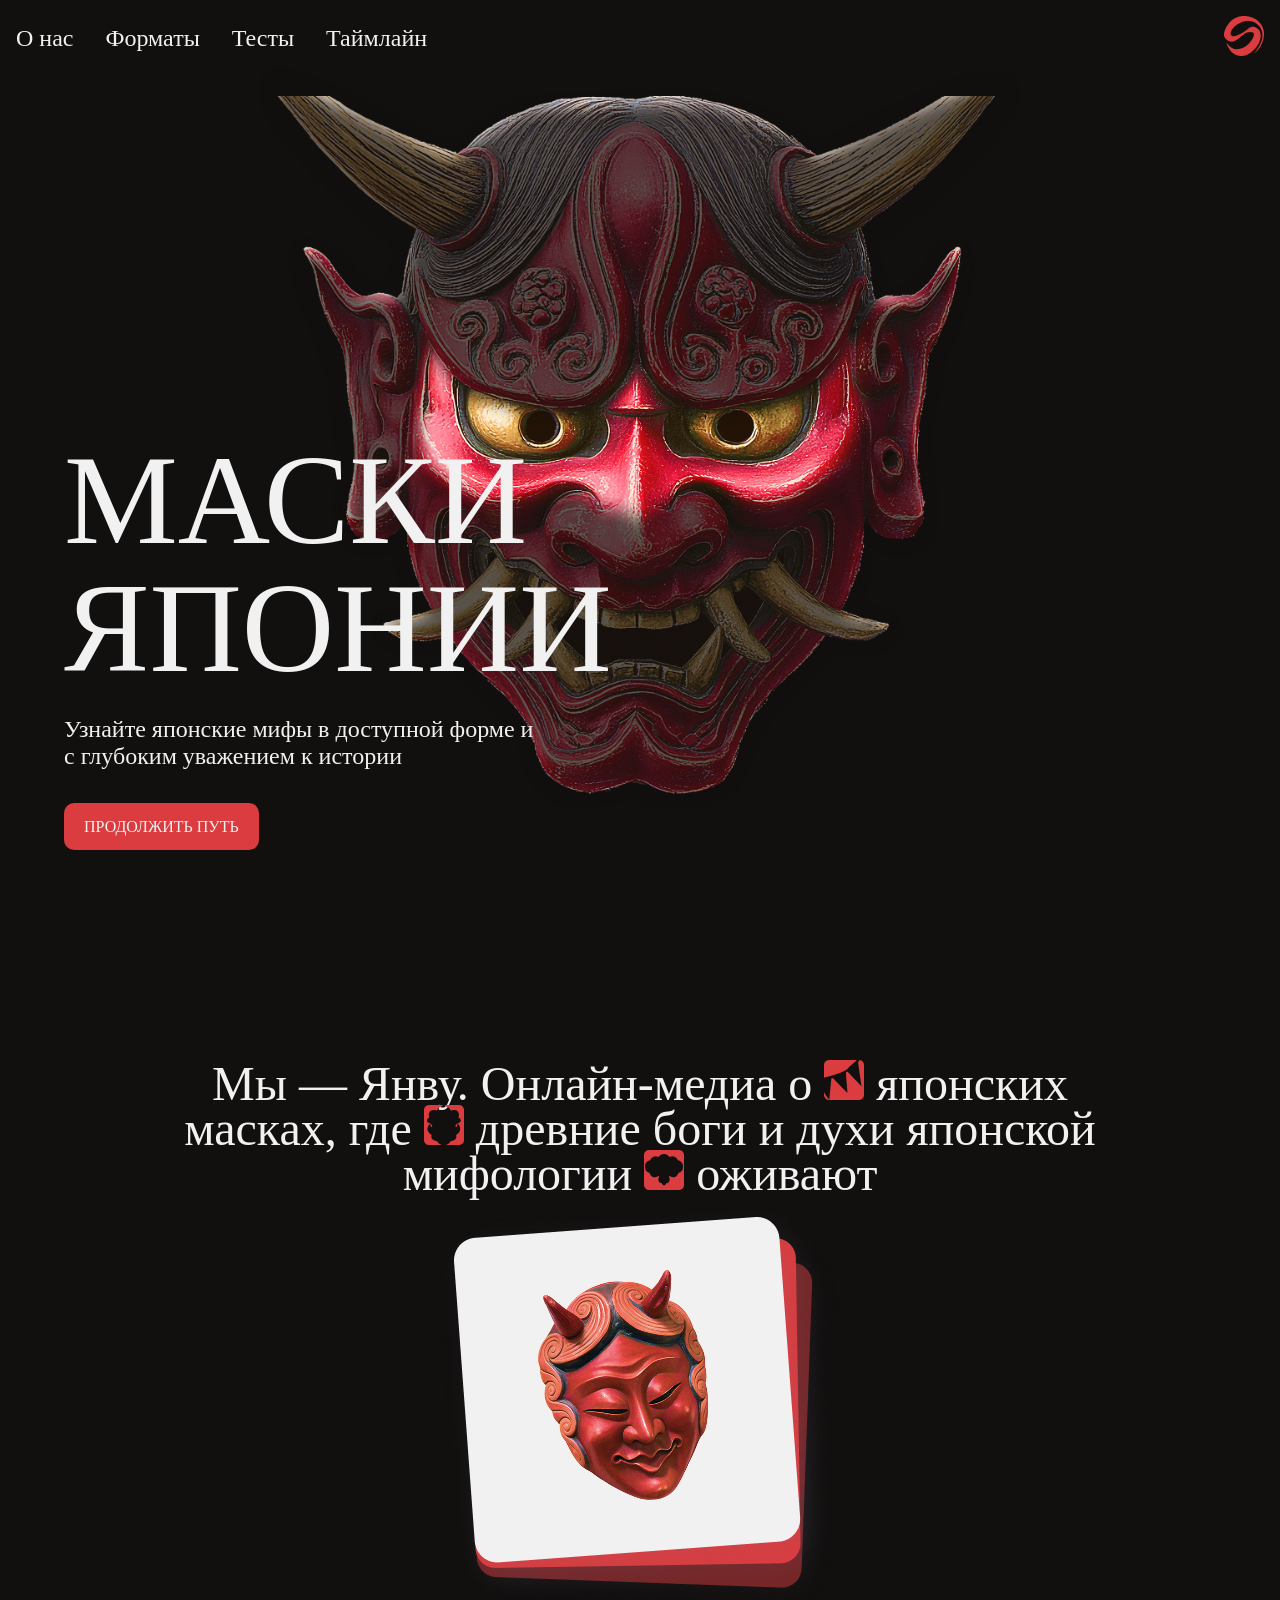
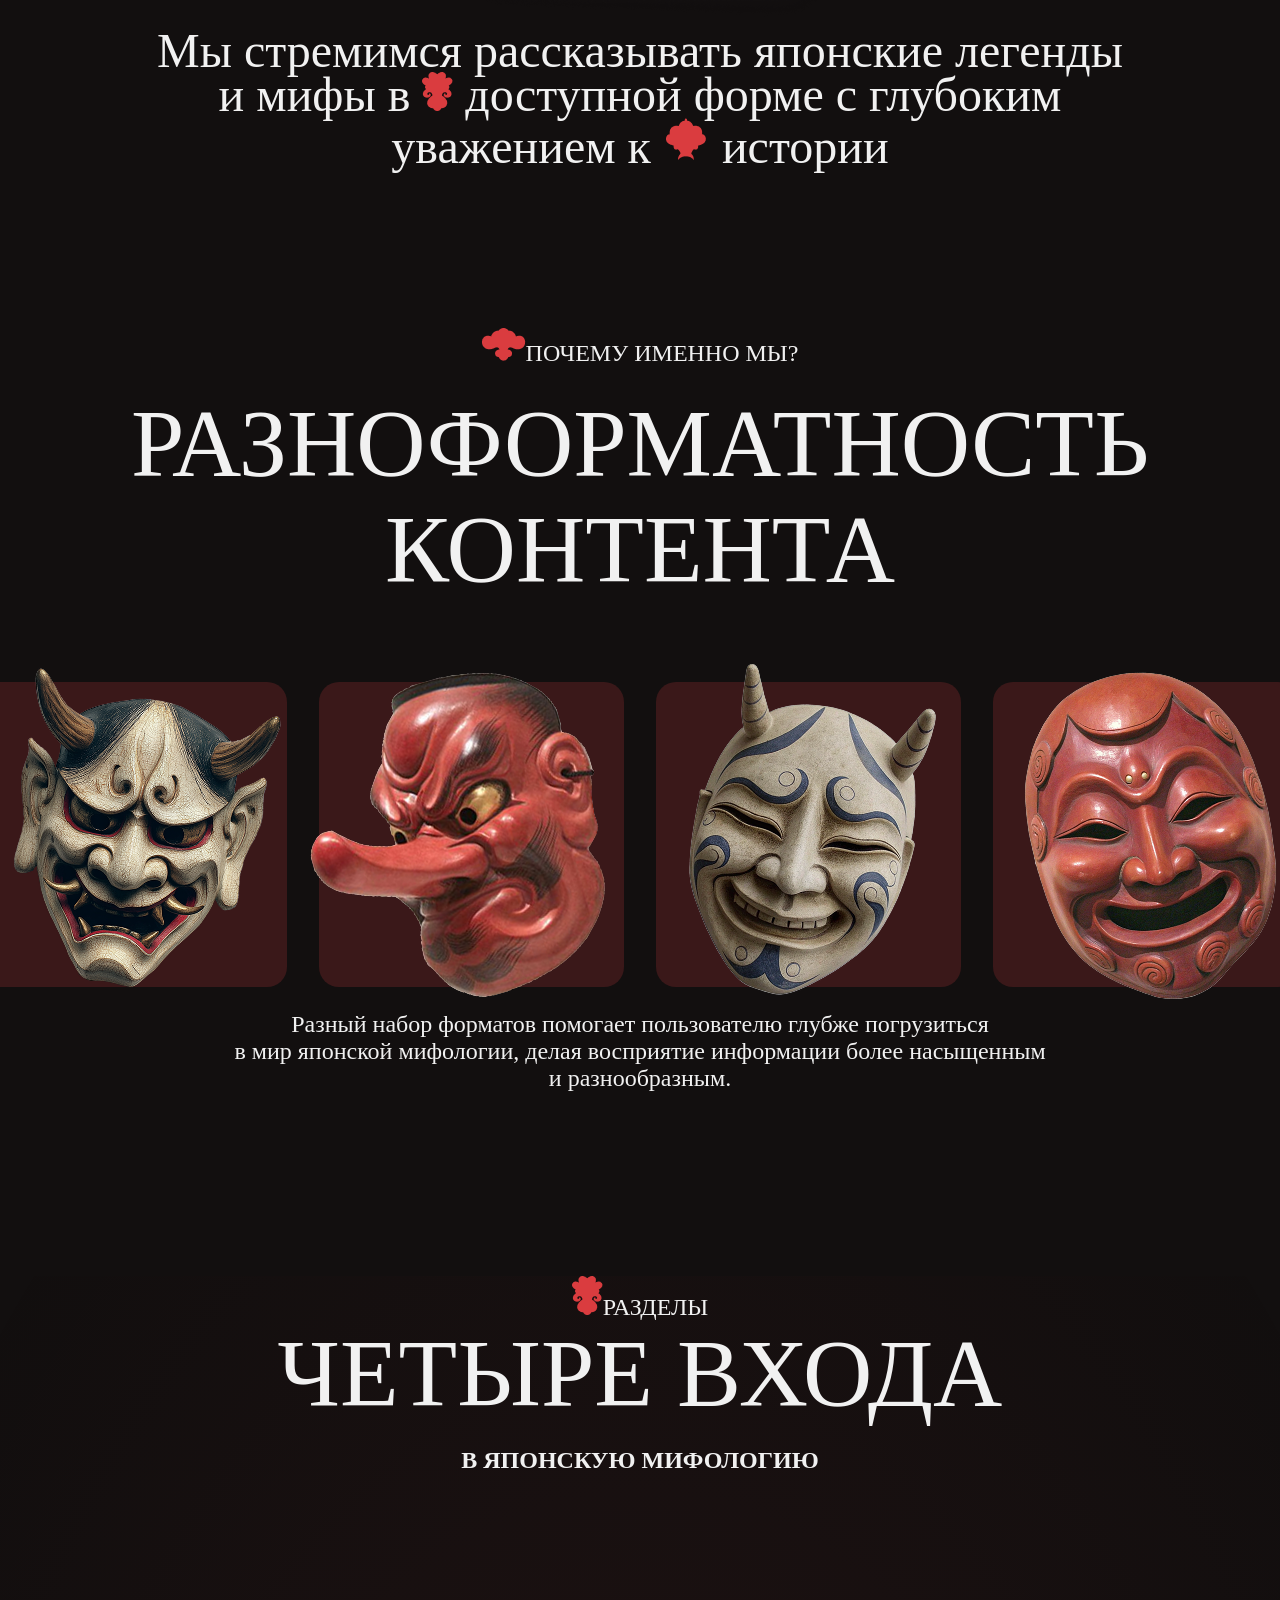
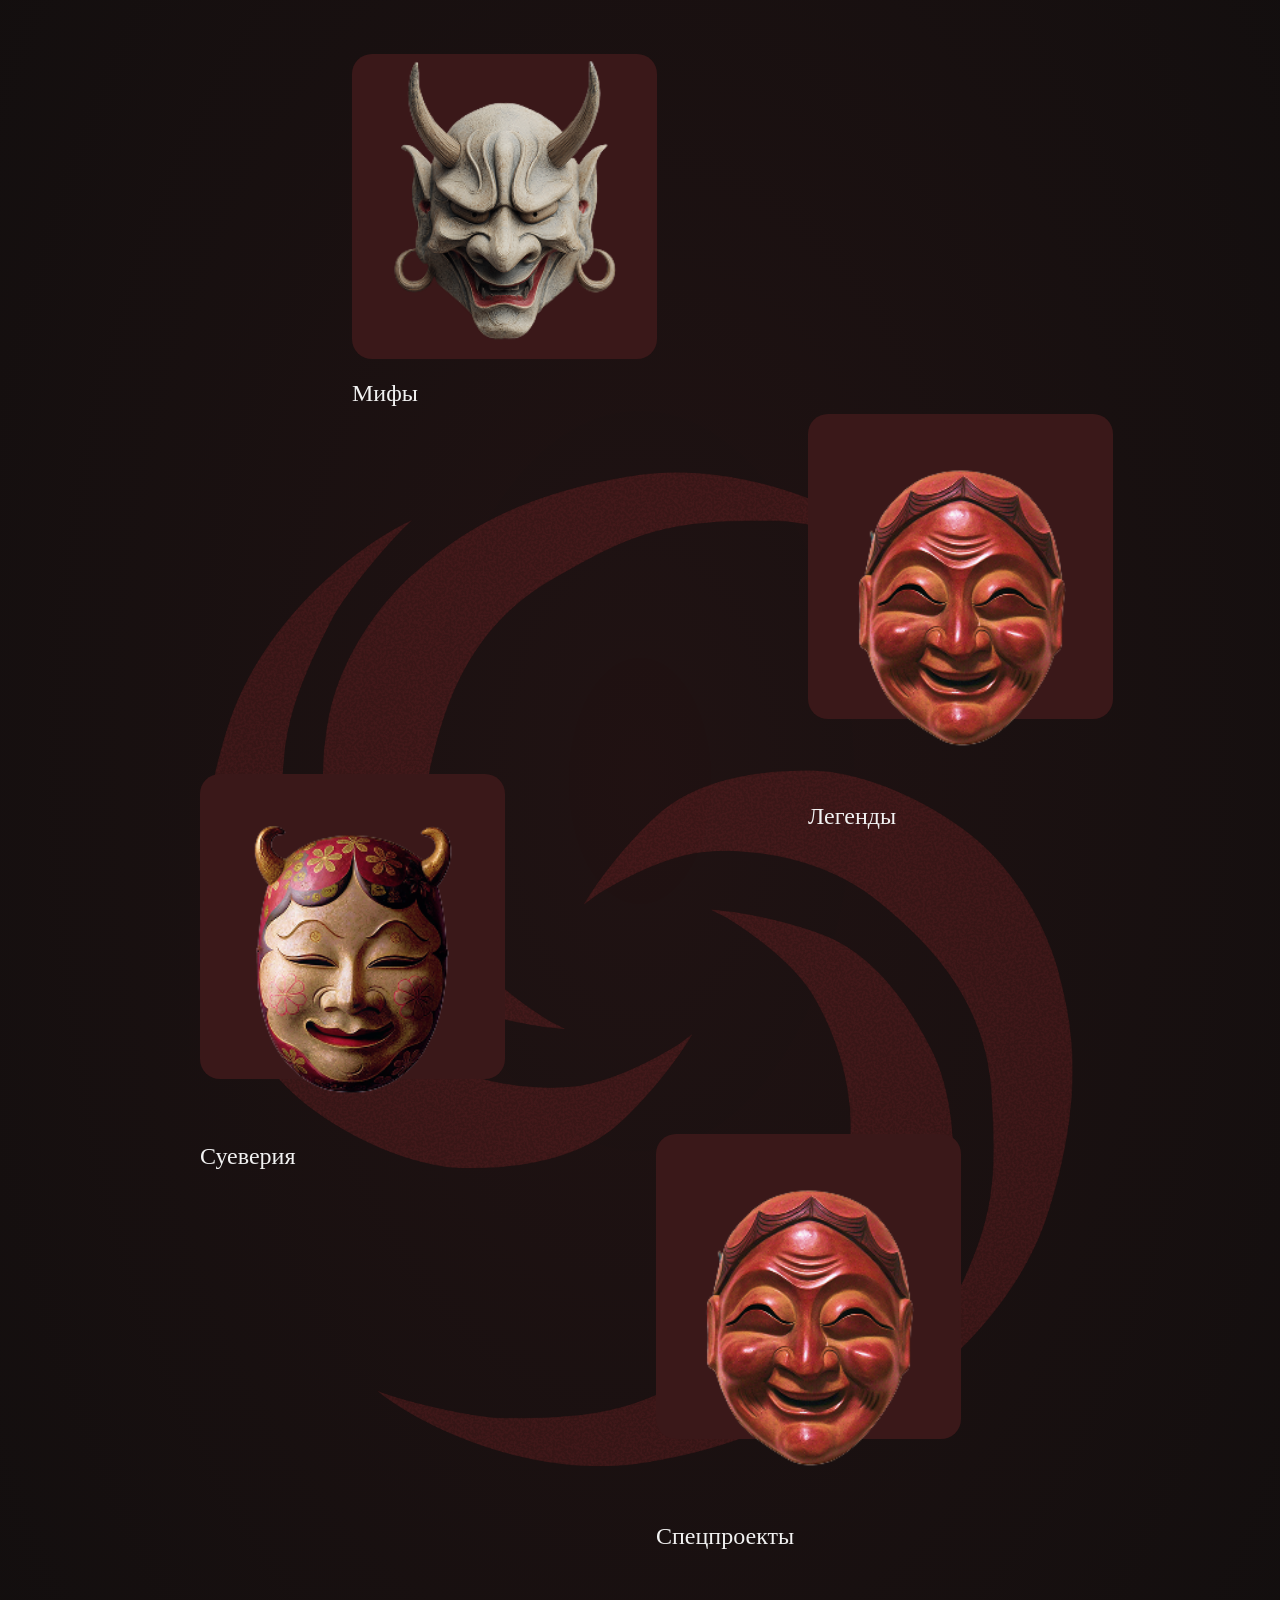
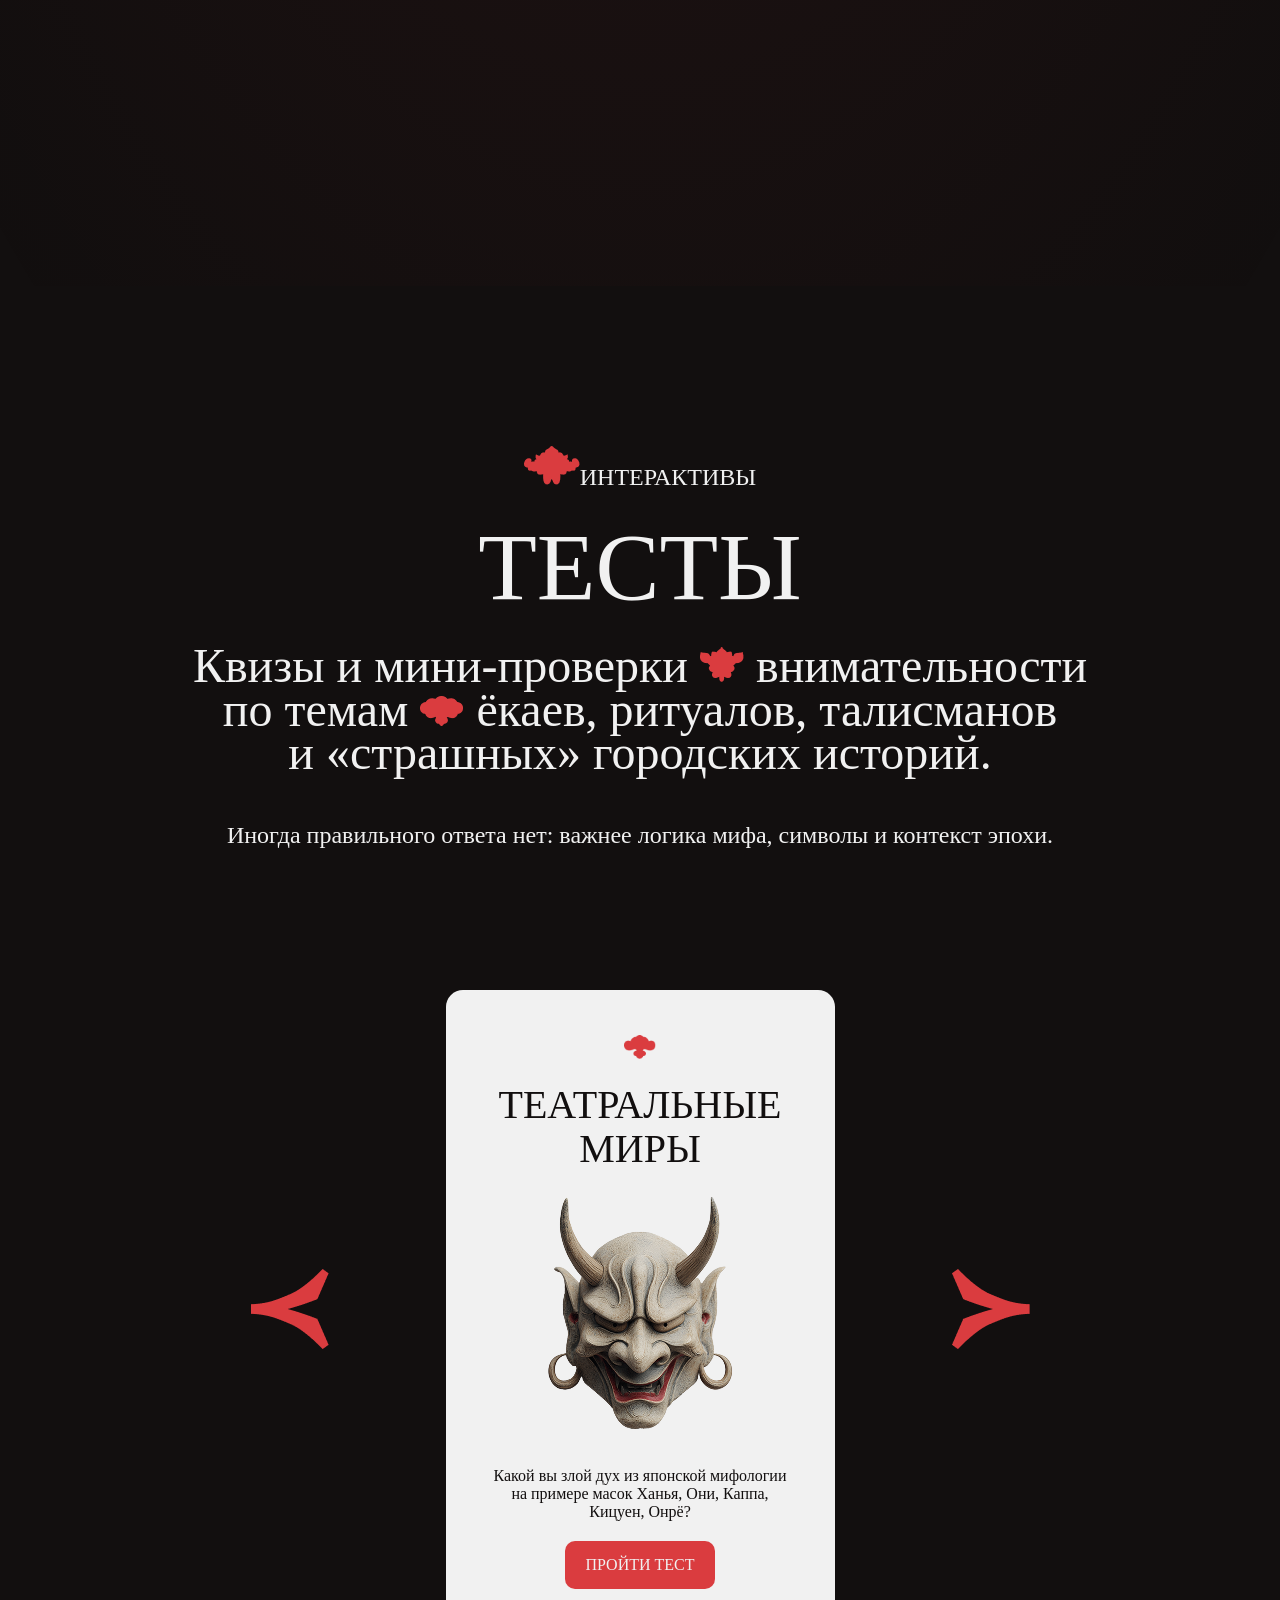
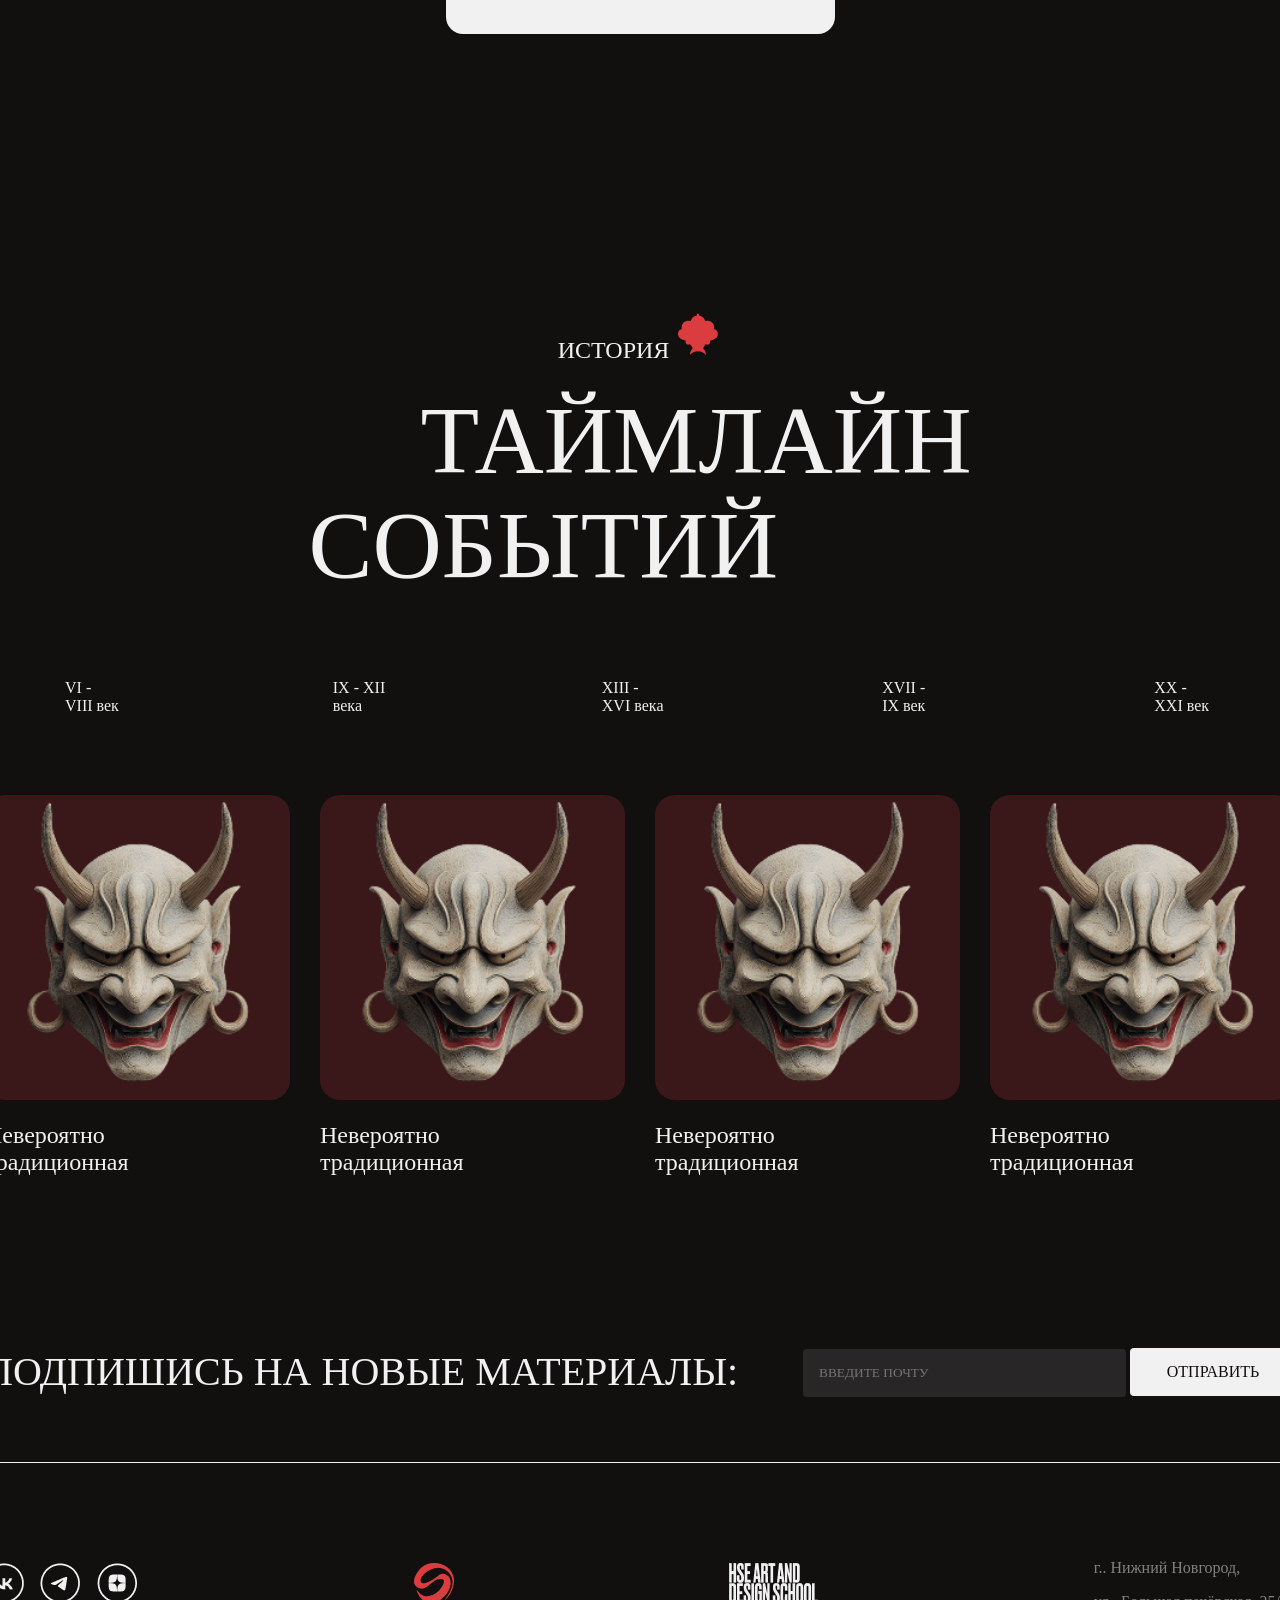
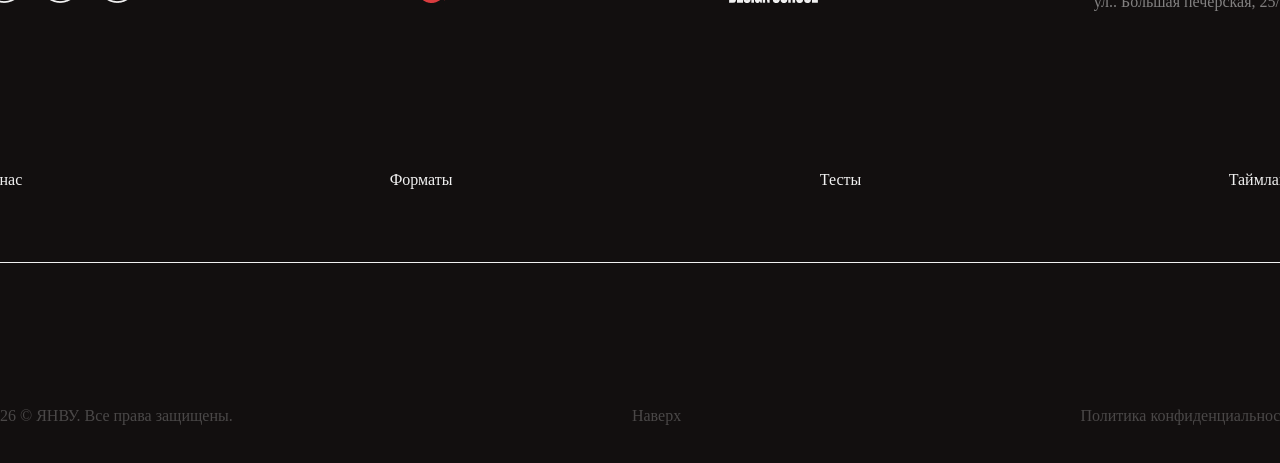
==== commit eb9b4d60: "28032026_1" ====
--- a/index.html
+++ b/index.html
@@ -48,7 +48,7 @@
             <h5>Мы — Янву.
             Онлайн-медиа о <img class="icon_text" src="images/symbol_about.png"> японских масках, где <img class="icon_text" src="images/symbol_about_1.png"> древние боги и духи японской мифологии <img class="icon_text" src="images/symbol_about_2.png"> оживают</h5>
             <img id="aboutcard" src="images/about_card.png">
-            <h5>Мы стремимся рассказывать японские легенды и мифы в <img class="icon_text" src="images/icon.png"> доступной форме с глубоким уважением к <img class="icon_text" src="images/icon_1.png"> истории</h5>
+            <h5>Мы стремимся рассказывать японские легенды и мифы в <img class="icon_text" src="images/icon.png"> доступной форме с глубоким уважением к <img class="icon_text" src="images/icon_1_small.png"> истории</h5>
         </div>
 
     </div>
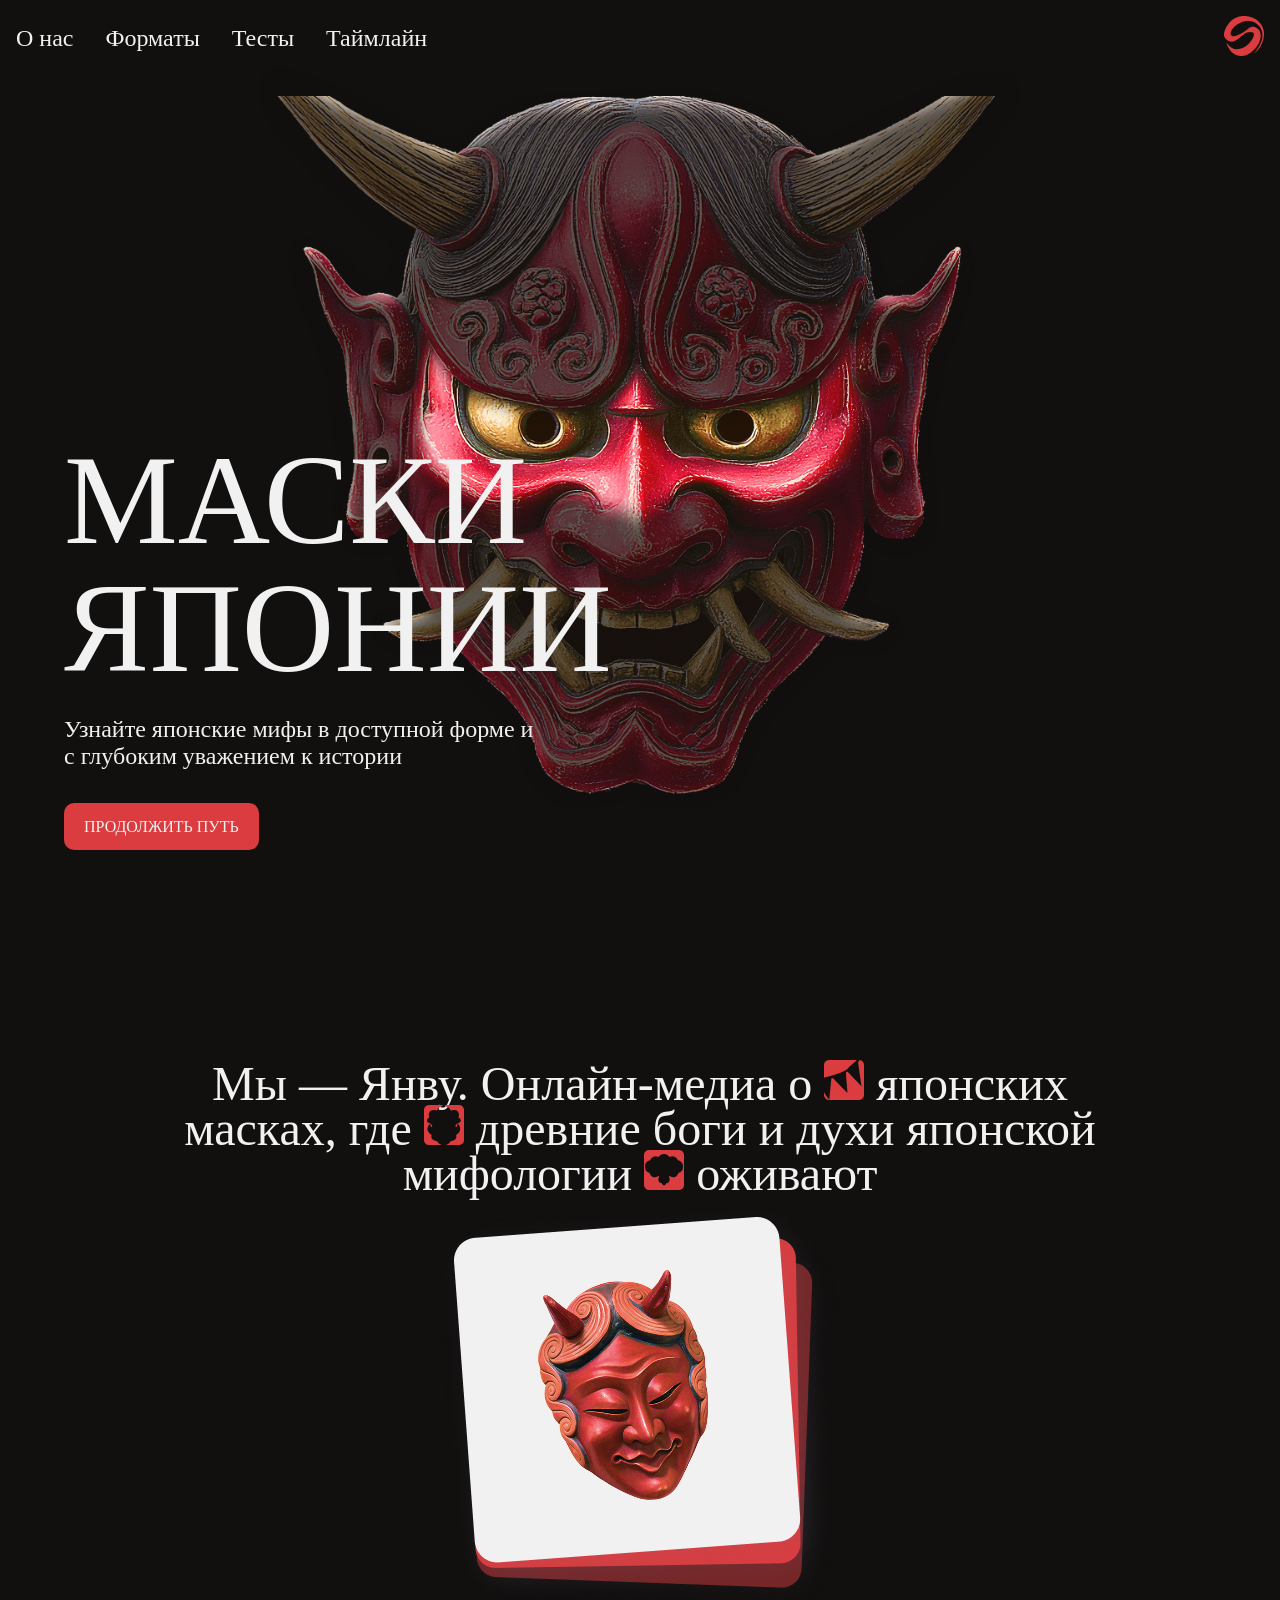
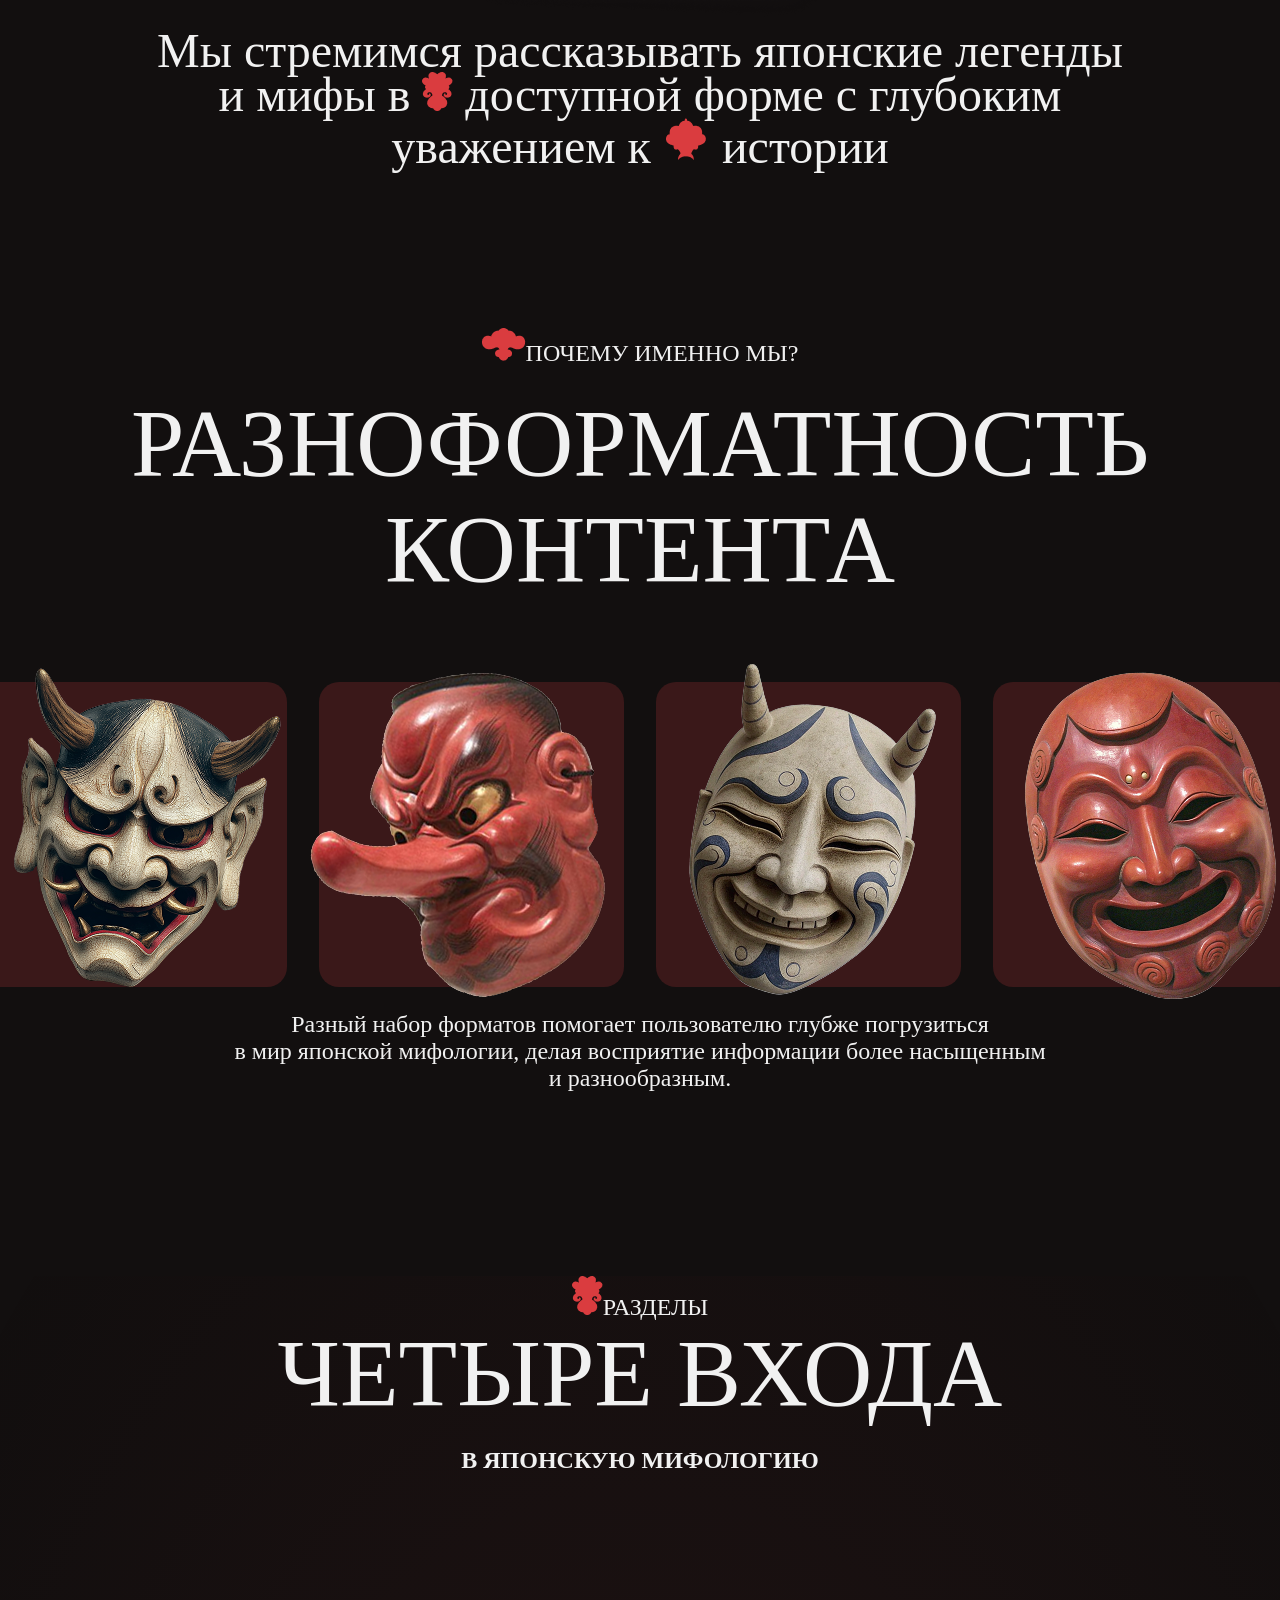
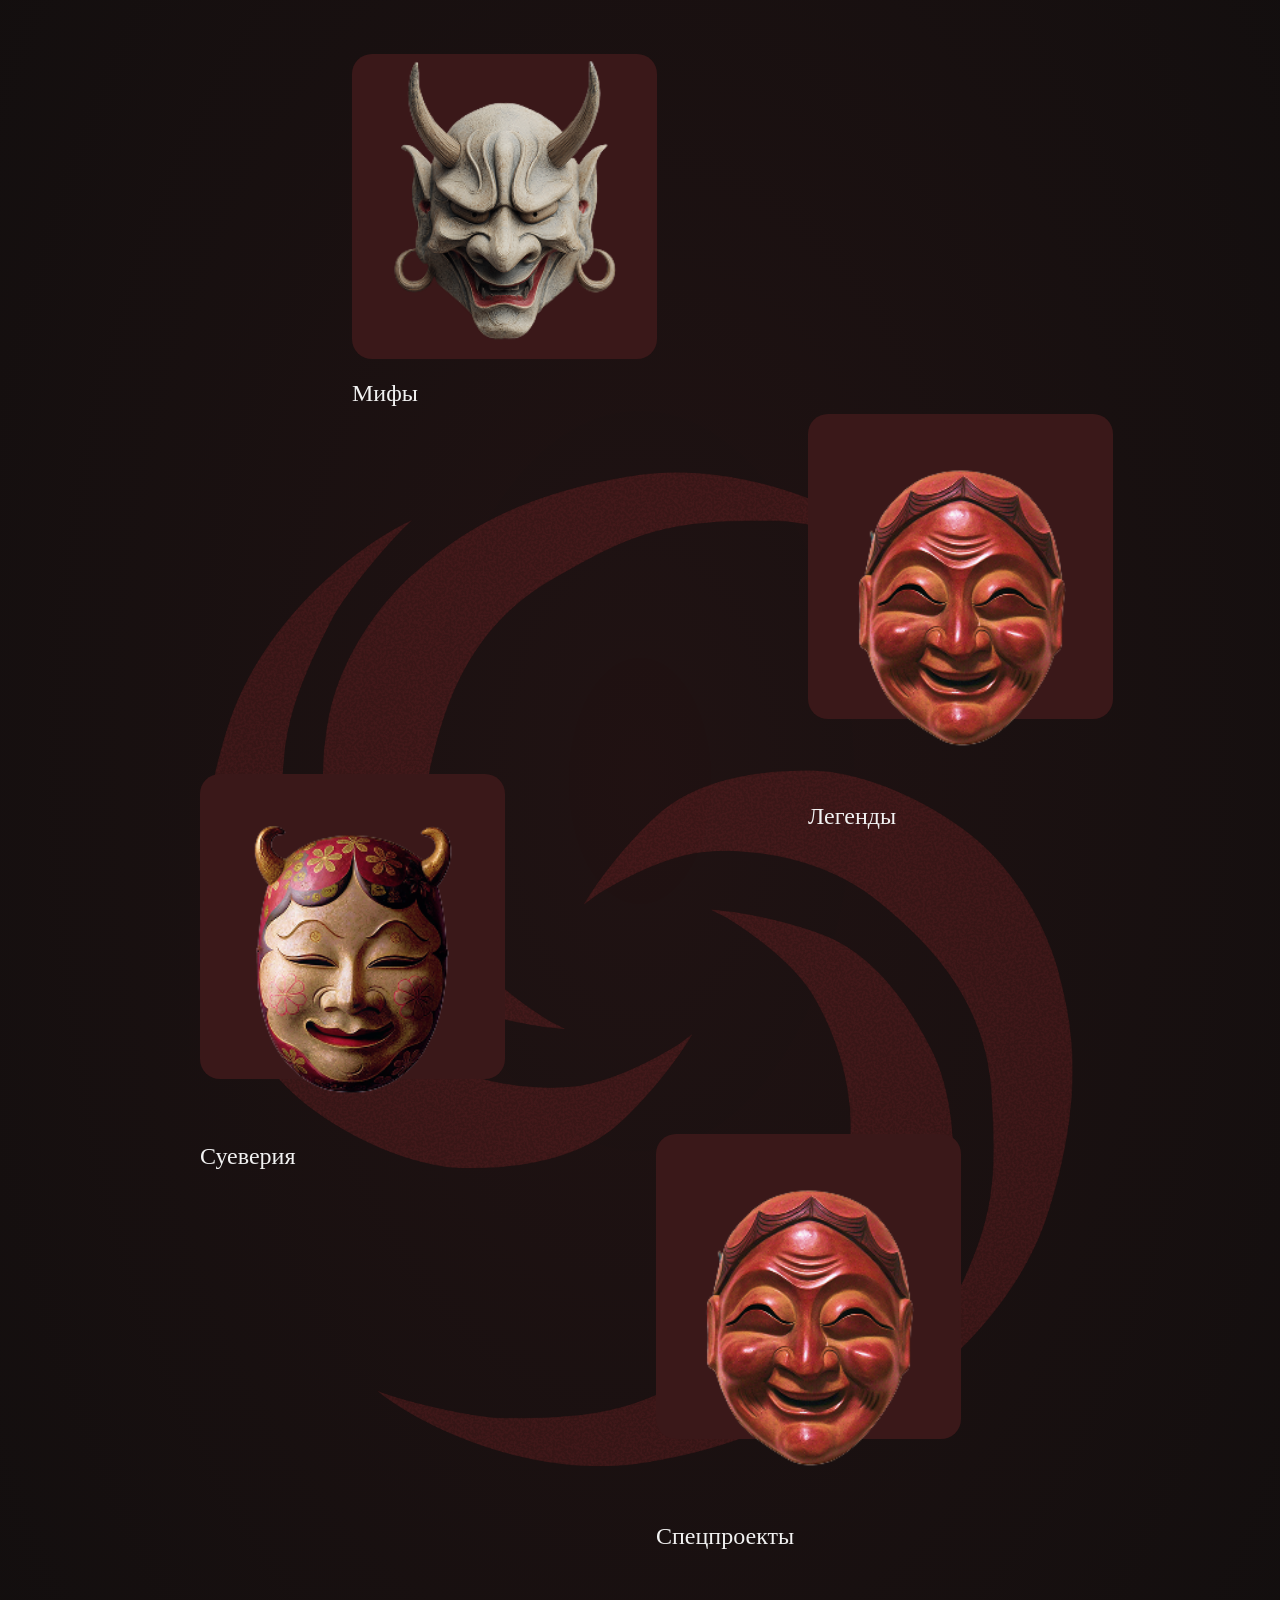
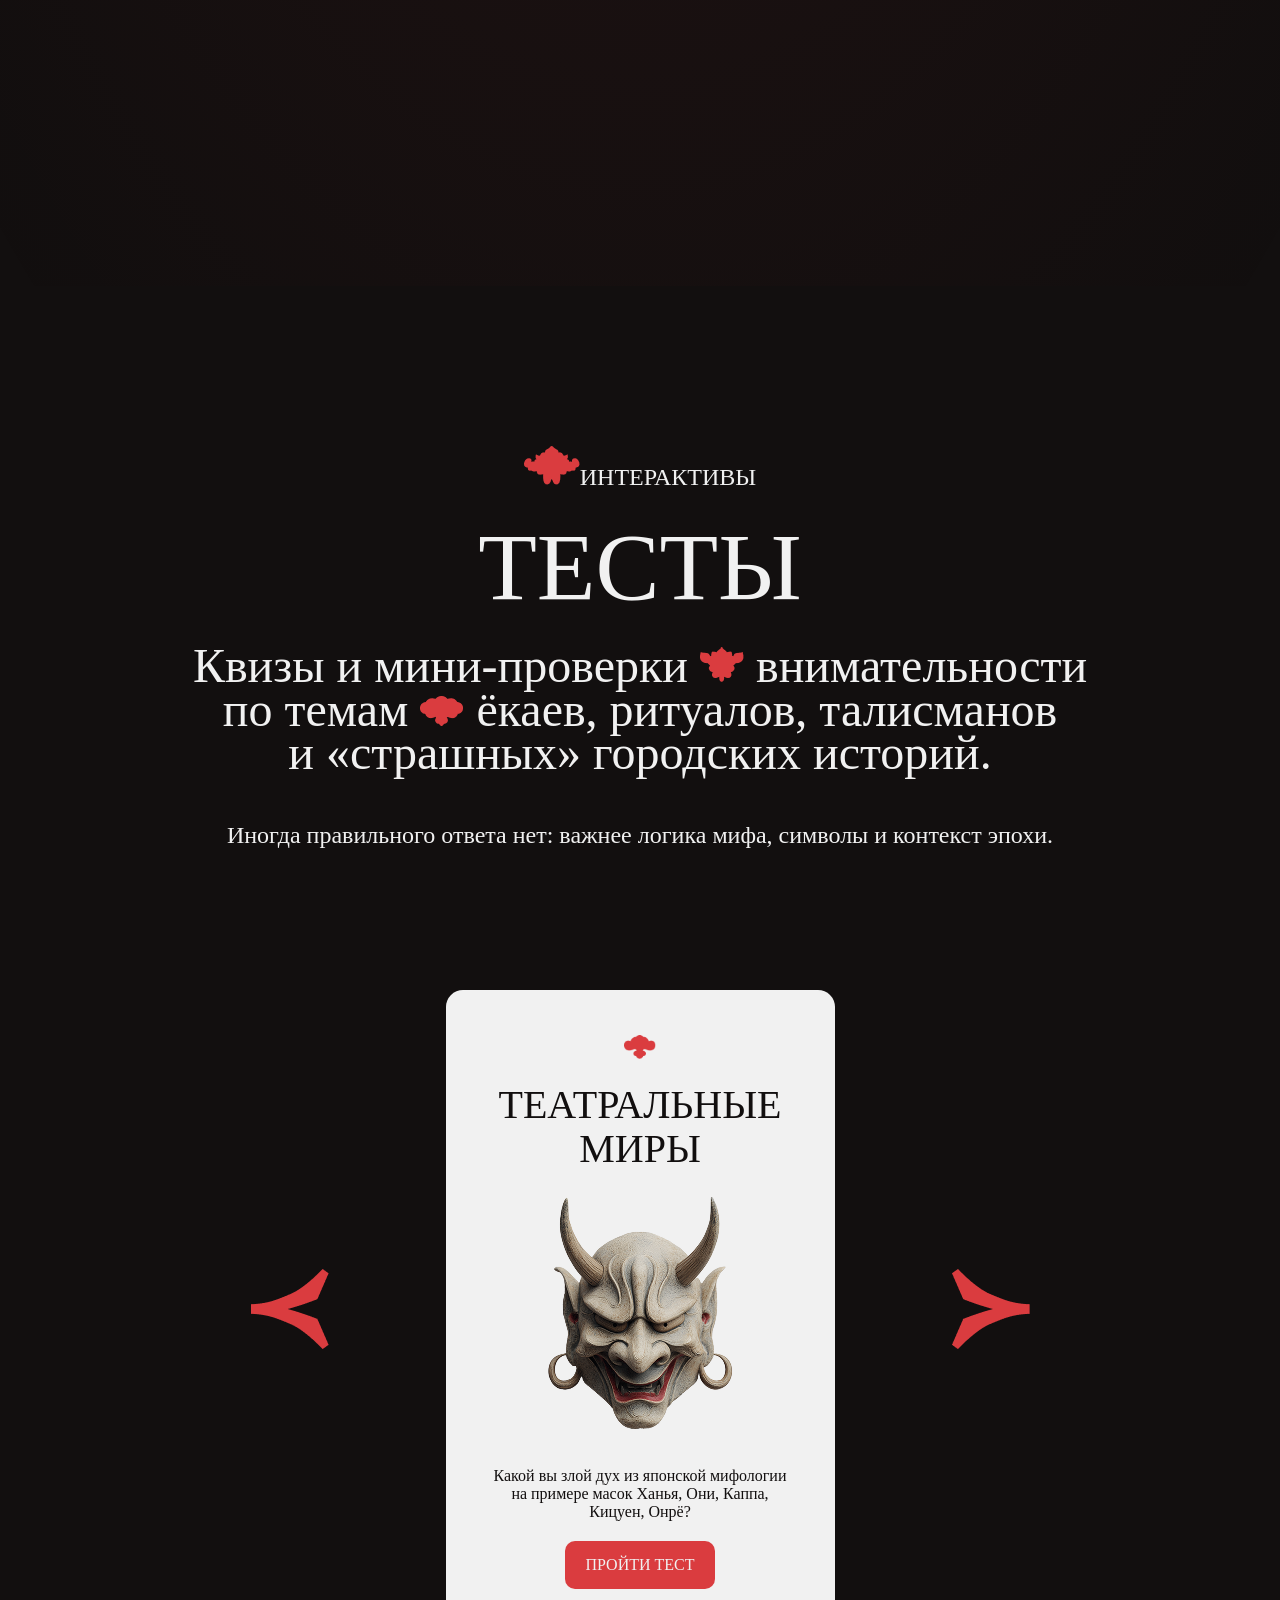
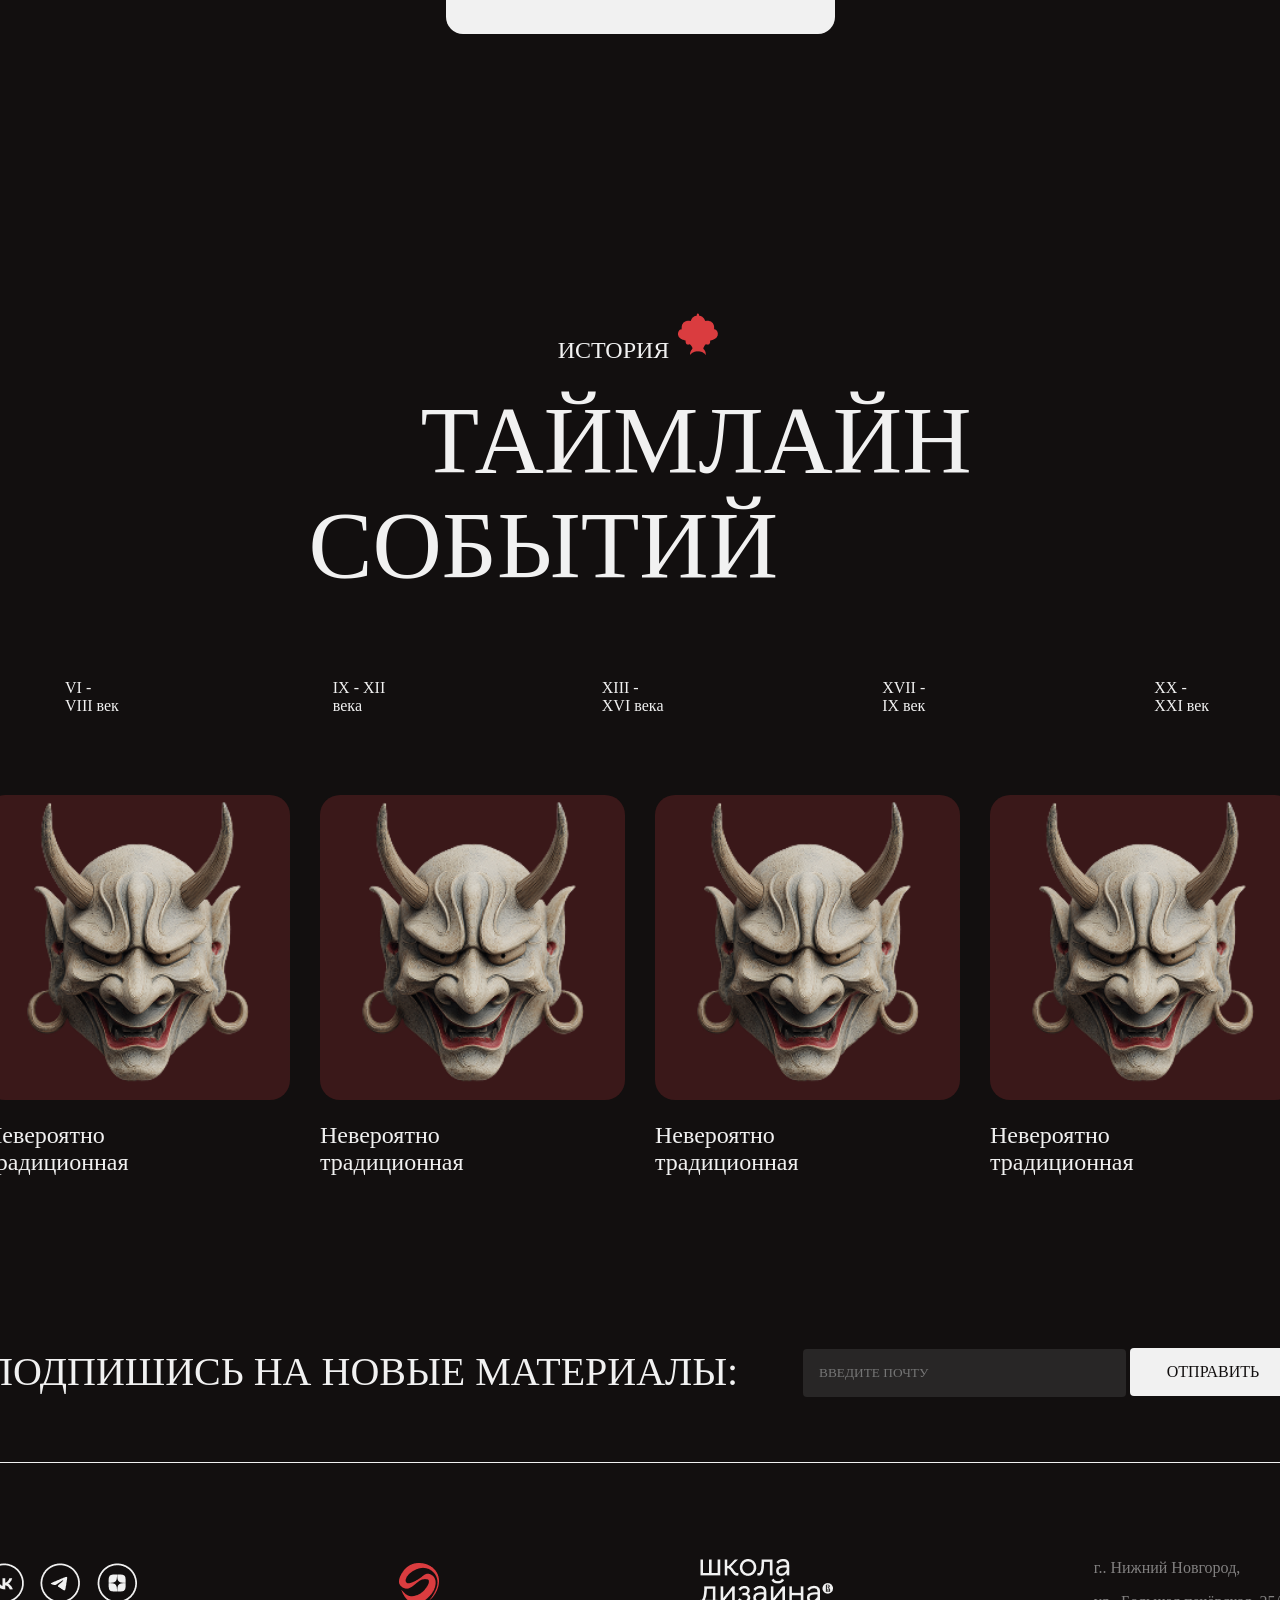
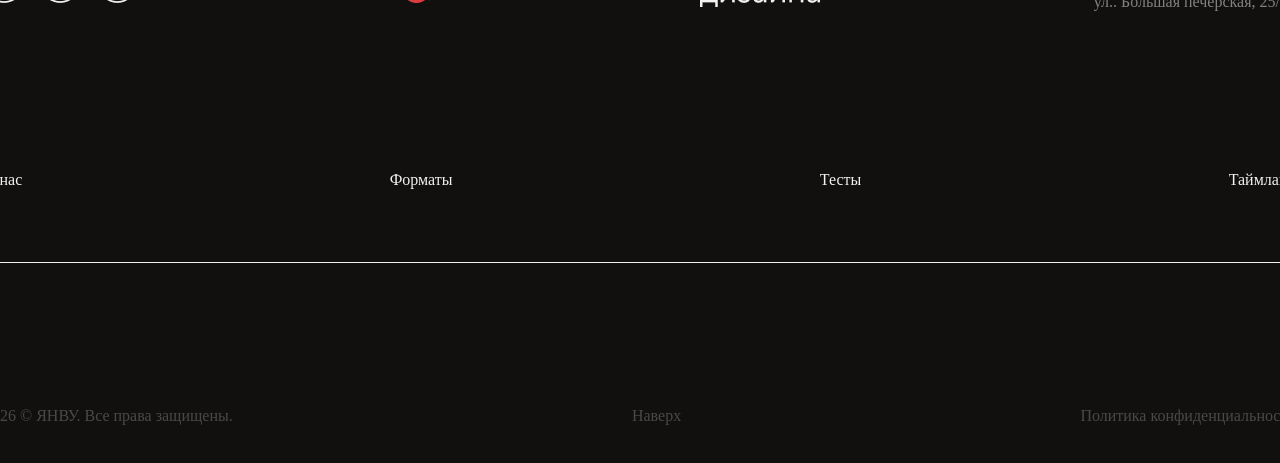
==== commit c67e65e8: "28032026" ====
--- a/index.html
+++ b/index.html
@@ -15,8 +15,8 @@
                 <a href="index.html">О нас</a>
                 <div class="dropdown"><a href="#">Форматы</a>
                     <div class="dropdown-content">
-                        <a  href="legends.html">Мифы</a>
-                        <a  href="myths.html">Легенды</a>
+                        <a  href="myths.html">Мифы</a>
+                        <a  href="legends.html">Легенды</a>
                         <a  href="superstitions.html">Суеверия</a>
                         <a  href="specials.html">Спецпроекты</a>
                     </div>
